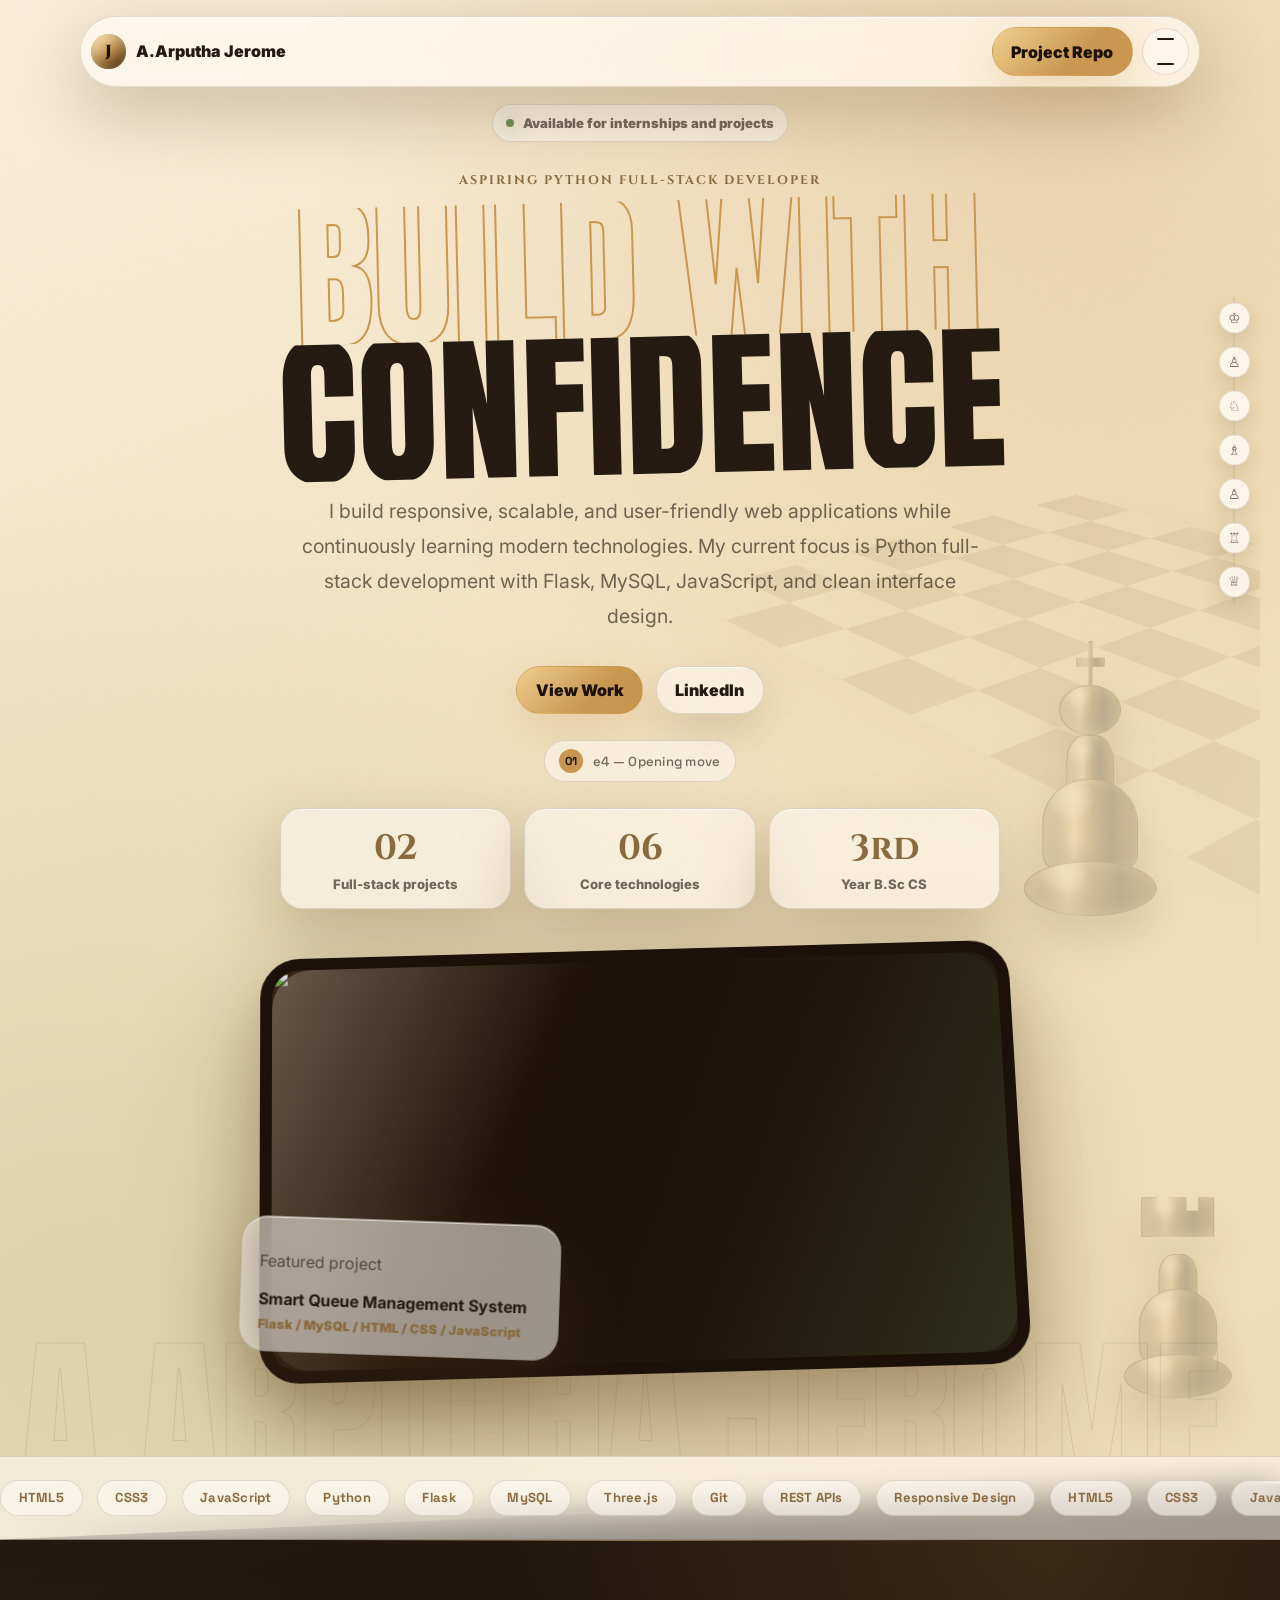
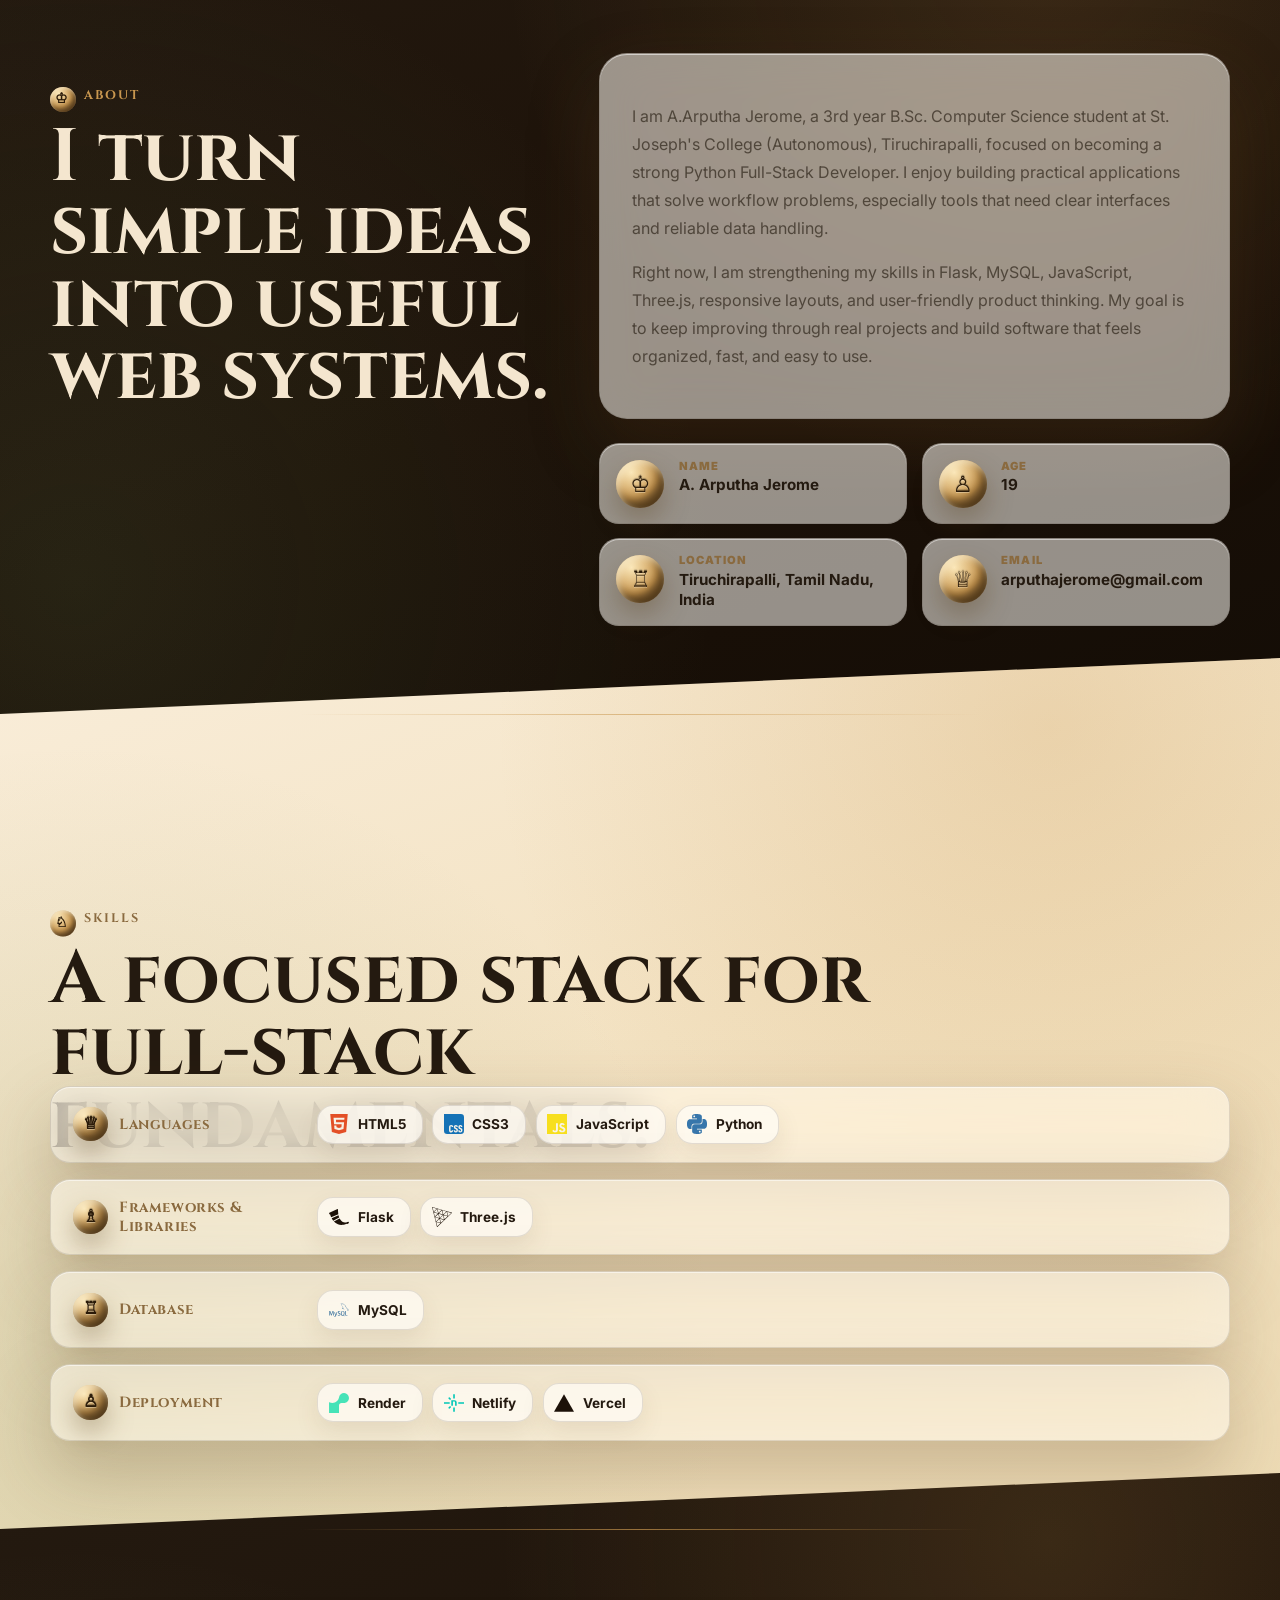
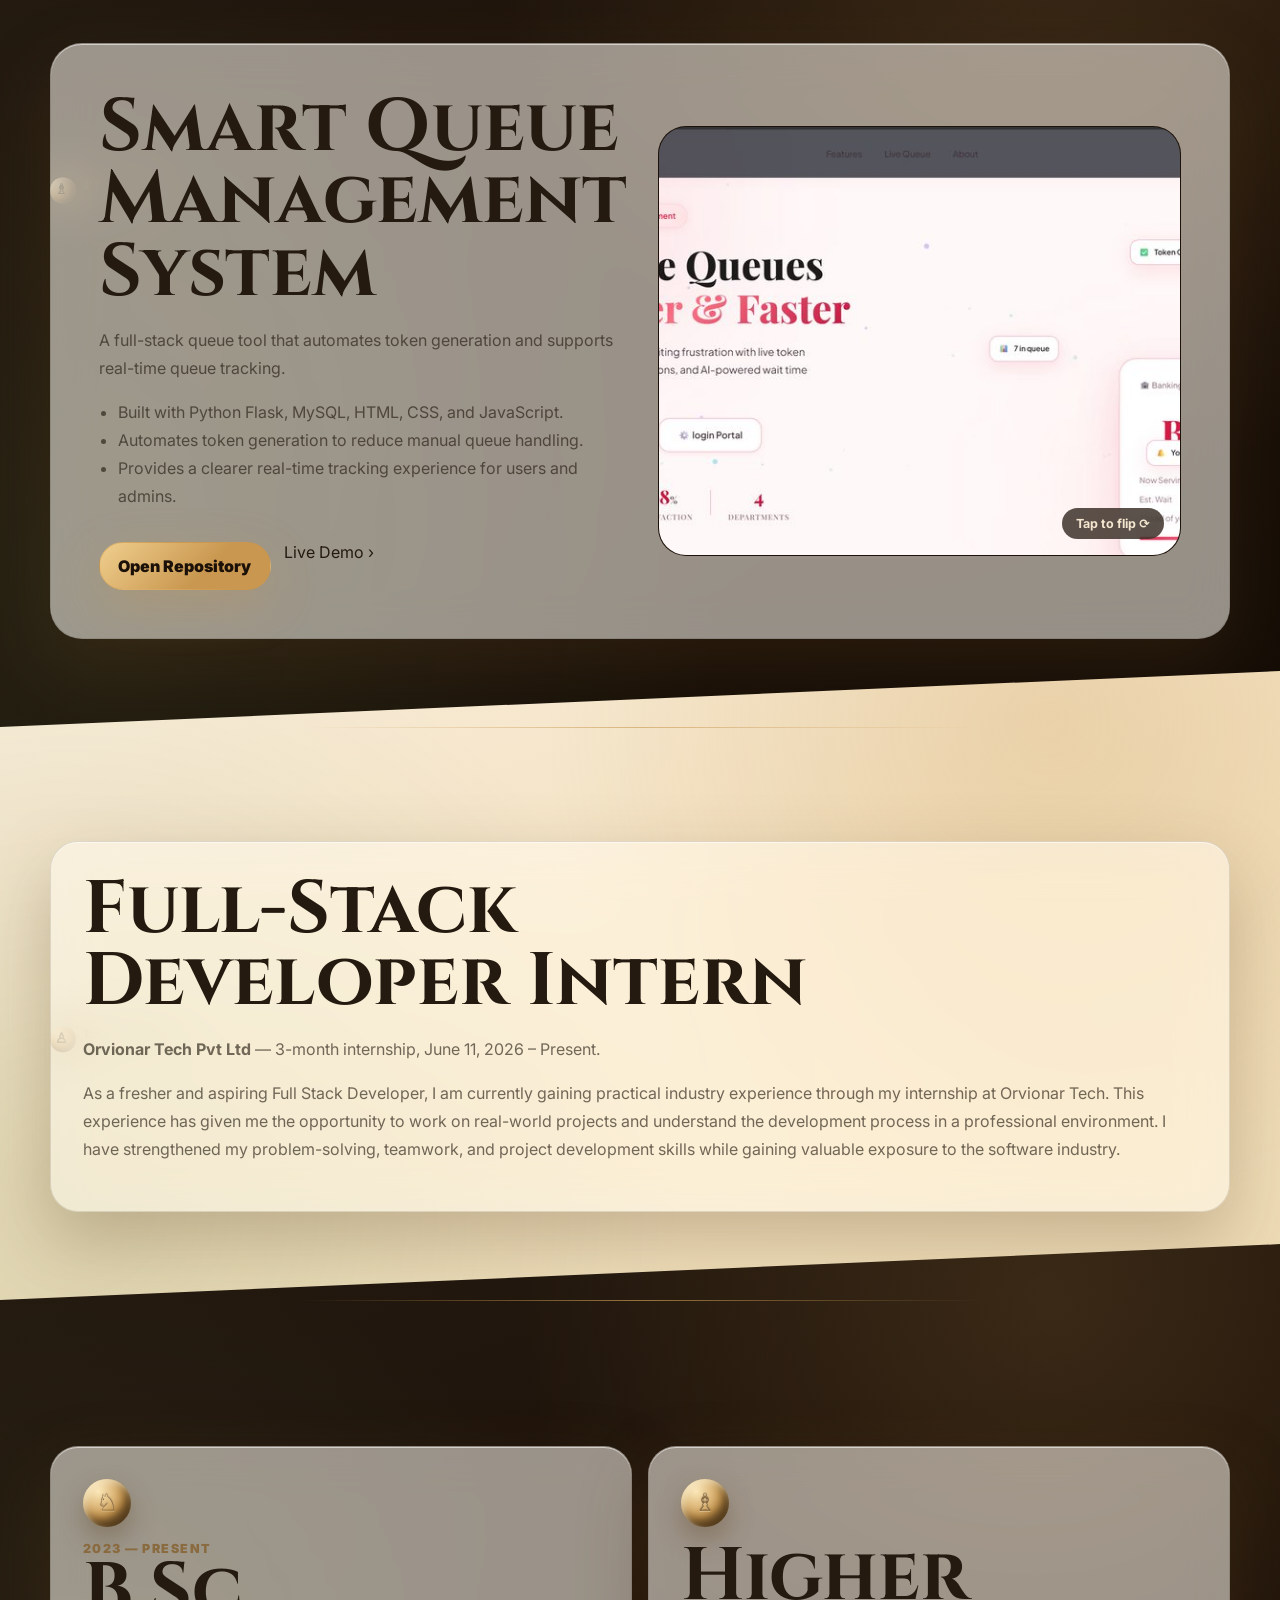
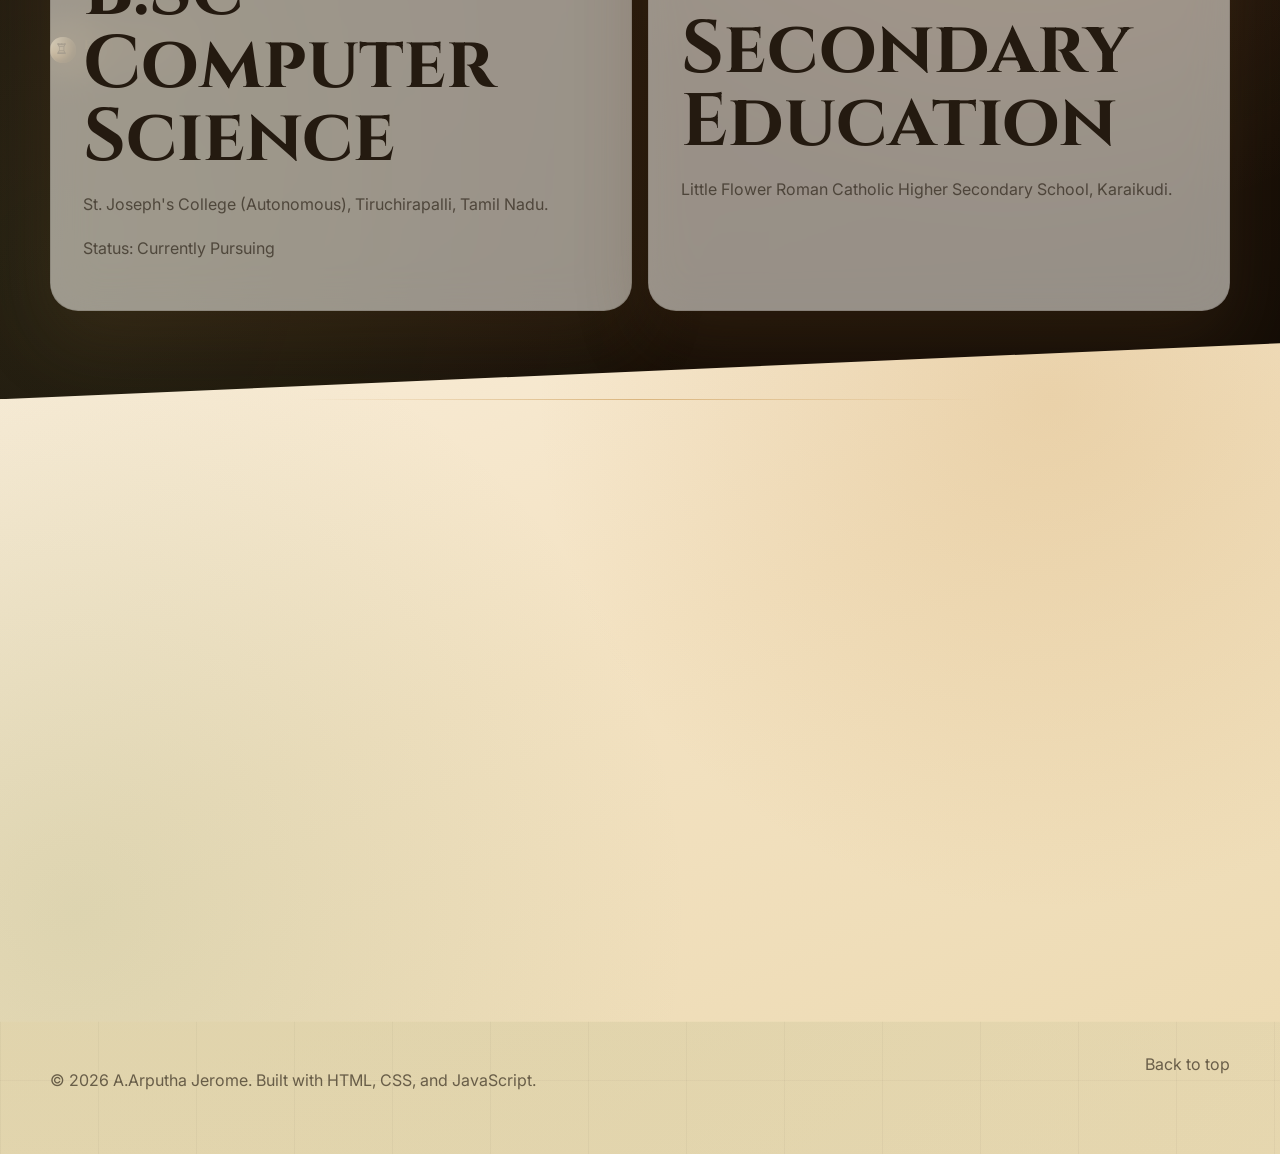
==== index.html @ c077768f "Add files via upload" ====
<!DOCTYPE html>
<html lang="en">
<head>
  <meta charset="UTF-8">
  <meta name="viewport" content="width=device-width, initial-scale=1.0">
  <meta name="theme-color" content="#f3e2c2">
  <meta name="description" content="Portfolio of A.Arputha Jerome, an aspiring Python Full-Stack Developer building responsive, scalable, user-friendly web applications.">
  <meta property="og:title" content="A.Arputha Jerome | Full-Stack Developer">
  <meta property="og:description" content="Python full-stack portfolio featuring Flask, MySQL, JavaScript, and a Smart Queue Management System.">
  <meta property="og:type" content="website">
  <meta property="og:image" content="assets/portrait-mirror.jpg">
  <title>A.Arputha Jerome | Full-Stack Developer</title>
  <link rel="icon" href="data:image/svg+xml,%3Csvg xmlns='http://www.w3.org/2000/svg' viewBox='0 0 64 64'%3E%3Crect width='64' height='64' rx='14' fill='%230d1210'/%3E%3Ctext x='50%25' y='58%25' dominant-baseline='middle' text-anchor='middle' font-size='34' fill='%23c9974f'%3EJ%3C/text%3E%3C/svg%3E">
  <link rel="preconnect" href="https://fonts.googleapis.com">
  <link rel="preconnect" href="https://fonts.gstatic.com" crossorigin>
  <link href="https://fonts.googleapis.com/css2?family=Anton&family=Cinzel:wght@600;700&family=Inter:wght@400;500;600;700;800;900&family=Space+Grotesk:wght@400;500;600;700&display=swap" rel="stylesheet">
  <link rel="stylesheet" href="styles.css">
</head>
<body>
  <a class="skip-link" href="#main">Skip to content</a>
  <div class="noise" aria-hidden="true"></div>

  <div class="page-transition" id="pageTransition" aria-hidden="true">
    <span class="page-transition-mark">J</span>
  </div>

  <header class="site-header">
    <nav class="nav" aria-label="Primary navigation">
      <a class="brand" href="#hero" aria-label="A.Arputha Jerome home">
        <span class="brand-mark">J</span>
        <span>A.Arputha Jerome</span>
      </a>
      <div class="nav-end">
        <a class="nav-cta" href="https://github.com/jeromeofficial07/hospitalQ" target="_blank" rel="noreferrer">Project Repo</a>
        <button class="menu-toggle magnetic" type="button" aria-expanded="false" aria-controls="site-menu" aria-label="Open the game menu">
          <span></span>
          <span></span>
        </button>
      </div>
    </nav>
  </header>

  <div class="site-menu" id="site-menu" aria-hidden="true">
    <div class="site-menu-board" aria-hidden="true"></div>
    <nav class="site-menu-inner" aria-label="Game phases navigation">
      <ol class="site-menu-list">
        <li style="--i:0"><span class="menu-index">01</span><a href="#hero" tabindex="-1">Opening<span class="menu-sub">Introduction</span></a></li>
        <li style="--i:1"><span class="menu-index">02</span><a href="#skills" tabindex="-1">Development<span class="menu-sub">Skills</span></a></li>
        <li style="--i:2"><span class="menu-index">03</span><a href="#projects" tabindex="-1">Middlegame<span class="menu-sub">Projects</span></a></li>
        <li style="--i:3"><span class="menu-index">04</span><a href="#education" tabindex="-1">Notation<span class="menu-sub">Education</span></a></li>
        <li style="--i:4"><span class="menu-index">05</span><a href="#contact" tabindex="-1">Endgame<span class="menu-sub">Contact</span></a></li>
      </ol>
      <div class="site-menu-footer">
        <span>A.Arputha Jerome</span>
        <span>Every project is a considered move.</span>
      </div>
    </nav>
  </div>

  <nav class="progress-rail" aria-label="Section progress">
    <button class="magnetic" type="button" data-target="#hero" aria-label="Jump to Opening"><span class="rail-coin">♔</span></button>
    <button class="magnetic" type="button" data-target="#about" aria-label="Jump to About"><span class="rail-coin">♙</span></button>
    <button class="magnetic" type="button" data-target="#skills" aria-label="Jump to Development"><span class="rail-coin">♘</span></button>
    <button class="magnetic" type="button" data-target="#projects" aria-label="Jump to Middlegame"><span class="rail-coin">♗</span></button>
    <button class="magnetic" type="button" data-target="#experience" aria-label="Jump to Experience"><span class="rail-coin">♙</span></button>
    <button class="magnetic" type="button" data-target="#education" aria-label="Jump to Notation"><span class="rail-coin">♖</span></button>
    <button class="magnetic" type="button" data-target="#contact" aria-label="Jump to Endgame"><span class="rail-coin">♕</span></button>
  </nav>

  <div class="custom-cursor" id="customCursor" aria-hidden="true">
    <span class="cursor-dot"></span>
    <span class="cursor-ring"></span>
  </div>

  <main id="main">
    <div class="panel panel--light panel--first">
    <section class="hero section" id="hero" aria-label="Introduction">
      <div class="board-stage" aria-hidden="true">
        <div class="perspective-board">
          <span></span><span></span><span></span><span></span><span></span><span></span><span></span><span></span>
          <span></span><span></span><span></span><span></span><span></span><span></span><span></span><span></span>
          <span></span><span></span><span></span><span></span><span></span><span></span><span></span><span></span>
          <span></span><span></span><span></span><span></span><span></span><span></span><span></span><span></span>
          <span></span><span></span><span></span><span></span><span></span><span></span><span></span><span></span>
          <span></span><span></span><span></span><span></span><span></span><span></span><span></span><span></span>
          <span></span><span></span><span></span><span></span><span></span><span></span><span></span><span></span>
          <span></span><span></span><span></span><span></span><span></span><span></span><span></span><span></span>
        </div>
        <div class="metal-piece king-piece"><span class="piece-crown"></span><span class="piece-head"></span><span class="piece-neck"></span><span class="piece-body"></span><span class="piece-base"></span></div>
        <div class="metal-piece rook-piece"><span class="rook-top"></span><span class="piece-neck"></span><span class="piece-body"></span><span class="piece-base"></span></div>
      </div>

      <div class="hero-content">
        <p class="availability reveal"><span></span> Available for internships and projects</p>
        <p class="eyebrow reveal">Aspiring Python Full-Stack Developer</p>
        <h1 class="title" id="heroTitle">
          <span class="title-outline"><span class="line-mask"><span class="line-inner">Build With</span></span></span>
          <span class="title-solid"><span class="line-mask"><span class="line-inner">Confidence</span></span></span>
        </h1>
        <p class="tagline reveal">
          I build responsive, scalable, and user-friendly web applications while continuously learning modern technologies.
          My current focus is Python full-stack development with Flask, MySQL, JavaScript, and clean interface design.
        </p>
        <div class="hero-actions reveal">
          <a class="primary-btn magnetic" href="#projects">View Work</a>
          <a class="glass-btn magnetic" href="https://www.linkedin.com/in/arputha-jerome-264b8332a?utm_source=share_via&utm_content=profile&utm_medium=member_android" target="_blank" rel="noreferrer">LinkedIn</a>
        </div>
        <div class="hero-notation reveal" aria-label="Development sequence indicator">
          <span class="move-index">01</span>
          <span class="move-text">e4 — Opening move</span>
        </div>
        <div class="hero-stats reveal" aria-label="Profile highlights">
          <div><strong>02</strong><span>Full-stack projects</span></div>
          <div><strong>06</strong><span>Core technologies</span></div>
          <div><strong>3rd</strong><span>Year B.Sc CS</span></div>
        </div>
      </div>

      <div class="hero-art reveal" aria-label="Hero portrait section">
        <canvas id="hero3d" class="hero-3d" aria-hidden="true"></canvas>
        <div class="device-frame" aria-hidden="true"></div>
        <div class="portrait-frame">
          <img class="reveal-img" src="assets/portrait-mirror.jpg" alt="A.Arputha Jerome mirror portrait" loading="eager">
        </div>
        <aside class="hero-card" aria-label="Featured project">
          <p>Featured project</p>
          <strong>Smart Queue Management System</strong>
          <span>Flask / MySQL / HTML / CSS / JavaScript</span>
        </aside>
      </div>
      <div class="hero-marquee" aria-hidden="true">
        <span>A.ARPUTHA JEROME // FULL-STACK DEVELOPER // CHESS THEME //</span>
        <span>A.ARPUTHA JEROME // FULL-STACK DEVELOPER // CHESS THEME //</span>
      </div>
    </section>

    <div class="tech-marquee" aria-hidden="true">
      <div class="tech-track">
        <span>HTML5</span><span>CSS3</span><span>JavaScript</span><span>Python</span><span>Flask</span><span>MySQL</span><span>Three.js</span><span>Git</span><span>REST APIs</span><span>Responsive Design</span>
        <span>HTML5</span><span>CSS3</span><span>JavaScript</span><span>Python</span><span>Flask</span><span>MySQL</span><span>Three.js</span><span>Git</span><span>REST APIs</span><span>Responsive Design</span>
      </div>
    </div>
    </div>

    <div class="panel panel--dark">
    <section class="section about" id="about">
      <div class="section-kicker reveal"><span class="kicker-coin">♔</span>About</div>
      <div class="split">
        <h2 class="reveal">I turn simple ideas into useful web systems.</h2>
        <div class="about-copy">
          <div class="copy-panel reveal">
            <p>
              I am A.Arputha Jerome, a 3rd year B.Sc. Computer Science student at St. Joseph's College (Autonomous), Tiruchirapalli,
              focused on becoming a strong Python Full-Stack Developer.
              I enjoy building practical applications that solve workflow problems, especially tools that need clear interfaces and reliable data handling.
            </p>
            <p>
              Right now, I am strengthening my skills in Flask, MySQL, JavaScript, Three.js, responsive layouts, and user-friendly product thinking.
              My goal is to keep improving through real projects and build software that feels organized, fast, and easy to use.
            </p>
          </div>
          <div class="about-info reveal" aria-label="Quick facts">
            <div class="info-item">
              <span class="chess-coin" aria-hidden="true">♔</span>
              <div><span class="info-label">Name</span><strong>A. Arputha Jerome</strong></div>
            </div>
            <div class="info-item">
              <span class="chess-coin" aria-hidden="true">♙</span>
              <div><span class="info-label">Age</span><strong>19</strong></div>
            </div>
            <div class="info-item">
              <span class="chess-coin" aria-hidden="true">♖</span>
              <div><span class="info-label">Location</span><strong>Tiruchirapalli, Tamil Nadu, India</strong></div>
            </div>
            <div class="info-item">
              <span class="chess-coin" aria-hidden="true">♕</span>
              <div><span class="info-label">Email</span><a href="mailto:arputhajerome@gmail.com">arputhajerome@gmail.com</a></div>
            </div>
          </div>
        </div>
      </div>
    </section>
    </div>

    <div class="panel panel--light">
    <section class="section skills" id="skills">
      <div class="section-kicker reveal"><span class="kicker-coin">♘</span>Skills</div>
      <h2 class="reveal">A focused stack for full-stack fundamentals.</h2>

      <div class="stack-grid">
        <div class="stack-row reveal">
          <span class="stack-label"><span class="chess-coin" aria-hidden="true">♕</span>Languages</span>
          <div class="stack-tags">
            <div class="stack-chip"><svg class="stack-icon-svg" style="color:#E34F26" width="20" height="20" viewBox="0 0 24 24" fill="currentColor" xmlns="http://www.w3.org/2000/svg" aria-hidden="true"><path d="M1.5 0h21l-1.91 21.563L11.977 24l-8.564-2.438L1.5 0zm7.031 9.75l-.232-2.718 10.059.003.23-2.622L5.412 4.41l.698 8.01h9.126l-.326 3.426-2.91.804-2.955-.81-.188-2.11H6.248l.33 4.171L12 19.351l5.379-1.443.744-8.157H8.531z"/></svg><span>HTML5</span></div>
            <div class="stack-chip"><svg class="stack-icon-svg" style="color:#1572B6" width="20" height="20" viewBox="0 0 24 24" fill="currentColor" xmlns="http://www.w3.org/2000/svg" aria-hidden="true"><path d="M0 0v20.16A3.84 3.84 0 0 0 3.84 24h16.32A3.84 3.84 0 0 0 24 20.16V3.84A3.84 3.84 0 0 0 20.16 0Zm14.256 13.08c1.56 0 2.28 1.08 2.304 2.64h-1.608c.024-.288-.048-.6-.144-.84-.096-.192-.288-.264-.552-.264-.456 0-.696.264-.696.84-.024.576.288.888.768 1.08.72.288 1.608.744 1.92 1.296q.432.648.432 1.656c0 1.608-.912 2.592-2.496 2.592-1.656 0-2.4-1.032-2.424-2.688h1.68c0 .792.264 1.176.792 1.176.264 0 .456-.072.552-.24.192-.312.24-1.176-.048-1.512-.312-.408-.912-.6-1.32-.816q-.828-.396-1.224-.936c-.24-.36-.36-.888-.36-1.536 0-1.44.936-2.472 2.424-2.448m5.4 0c1.584 0 2.304 1.08 2.328 2.64h-1.608c0-.288-.048-.6-.168-.84-.096-.192-.264-.264-.528-.264-.48 0-.72.264-.72.84s.288.888.792 1.08c.696.288 1.608.744 1.92 1.296.264.432.408.984.408 1.656.024 1.608-.888 2.592-2.472 2.592-1.68 0-2.424-1.056-2.448-2.688h1.68c0 .744.264 1.176.792 1.176.264 0 .456-.072.552-.24.216-.312.264-1.176-.048-1.512-.288-.408-.888-.6-1.32-.816-.552-.264-.96-.576-1.2-.936s-.36-.888-.36-1.536c-.024-1.44.912-2.472 2.4-2.448m-11.031.018c.711-.006 1.419.198 1.839.63.432.432.672 1.128.648 1.992H9.336c.024-.456-.096-.792-.432-.96-.312-.144-.768-.048-.888.24-.12.264-.192.576-.168.864v3.504c0 .744.264 1.128.768 1.128a.65.65 0 0 0 .552-.264c.168-.24.192-.552.168-.84h1.776c.096 1.632-.984 2.712-2.568 2.688-1.536 0-2.496-.864-2.472-2.472v-4.032c0-.816.24-1.44.696-1.848.432-.408 1.146-.624 1.857-.63"/></svg><span>CSS3</span></div>
            <div class="stack-chip"><svg class="stack-icon-svg" style="color:#F7DF1E" width="20" height="20" viewBox="0 0 24 24" fill="currentColor" xmlns="http://www.w3.org/2000/svg" aria-hidden="true"><path d="M0 0h24v24H0V0zm22.034 18.276c-.175-1.095-.888-2.015-3.003-2.873-.736-.345-1.554-.585-1.797-1.14-.091-.33-.105-.51-.046-.705.15-.646.915-.84 1.515-.66.39.12.75.42.976.9 1.034-.676 1.034-.676 1.755-1.125-.27-.42-.404-.601-.586-.78-.63-.705-1.469-1.065-2.834-1.034l-.705.089c-.676.165-1.32.525-1.71 1.005-1.14 1.291-.811 3.541.569 4.471 1.365 1.02 3.361 1.244 3.616 2.205.24 1.17-.87 1.545-1.966 1.41-.811-.18-1.26-.586-1.755-1.336l-1.83 1.051c.21.48.45.689.81 1.109 1.74 1.756 6.09 1.666 6.871-1.004.029-.09.24-.705.074-1.65l.046.067zm-8.983-7.245h-2.248c0 1.938-.009 3.864-.009 5.805 0 1.232.063 2.363-.138 2.711-.33.689-1.18.601-1.566.48-.396-.196-.597-.466-.83-.855-.063-.105-.11-.196-.127-.196l-1.825 1.125c.305.63.75 1.172 1.324 1.517.855.51 2.004.675 3.207.405.783-.226 1.458-.691 1.811-1.411.51-.93.402-2.07.397-3.346.012-2.054 0-4.109 0-6.179l.004-.056z"/></svg><span>JavaScript</span></div>
            <div class="stack-chip"><svg class="stack-icon-svg" style="color:#3776AB" width="20" height="20" viewBox="0 0 24 24" fill="currentColor" xmlns="http://www.w3.org/2000/svg" aria-hidden="true"><path d="M14.25.18l.9.2.73.26.59.3.45.32.34.34.25.34.16.33.1.3.04.26.02.2-.01.13V8.5l-.05.63-.13.55-.21.46-.26.38-.3.31-.33.25-.35.19-.35.14-.33.1-.3.07-.26.04-.21.02H8.77l-.69.05-.59.14-.5.22-.41.27-.33.32-.27.35-.2.36-.15.37-.1.35-.07.32-.04.27-.02.21v3.06H3.17l-.21-.03-.28-.07-.32-.12-.35-.18-.36-.26-.36-.36-.35-.46-.32-.59-.28-.73-.21-.88-.14-1.05-.05-1.23.06-1.22.16-1.04.24-.87.32-.71.36-.57.4-.44.42-.33.42-.24.4-.16.36-.1.32-.05.24-.01h.16l.06.01h8.16v-.83H6.18l-.01-2.75-.02-.37.05-.34.11-.31.17-.28.25-.26.31-.23.38-.2.44-.18.51-.15.58-.12.64-.1.71-.06.77-.04.84-.02 1.27.05zm-6.3 1.98l-.23.33-.08.41.08.41.23.34.33.22.41.09.41-.09.33-.22.23-.34.08-.41-.08-.41-.23-.33-.33-.22-.41-.09-.41.09zm13.09 3.95l.28.06.32.12.35.18.36.27.36.35.35.47.32.59.28.73.21.88.14 1.04.05 1.23-.06 1.23-.16 1.04-.24.86-.32.71-.36.57-.4.45-.42.33-.42.24-.4.16-.36.09-.32.05-.24.02-.16-.01h-8.22v.82h5.84l.01 2.76.02.36-.05.34-.11.31-.17.29-.25.25-.31.24-.38.2-.44.17-.51.15-.58.13-.64.09-.71.07-.77.04-.84.01-1.27-.04-1.07-.14-.9-.2-.73-.25-.59-.3-.45-.33-.34-.34-.25-.34-.16-.33-.1-.3-.04-.25-.02-.2.01-.13v-5.34l.05-.64.13-.54.21-.46.26-.38.3-.32.33-.24.35-.2.35-.14.33-.1.3-.06.26-.04.21-.02.13-.01h5.84l.69-.05.59-.14.5-.21.41-.28.33-.32.27-.35.2-.36.15-.36.1-.35.07-.32.04-.28.02-.21V6.07h2.09l.14.01zm-6.47 14.25l-.23.33-.08.41.08.41.23.33.33.23.41.08.41-.08.33-.23.23-.33.08-.41-.08-.41-.23-.33-.33-.23-.41-.08-.41.08z"/></svg><span>Python</span></div>
          </div>
        </div>
        <div class="stack-row reveal">
          <span class="stack-label"><span class="chess-coin" aria-hidden="true">♗</span>Frameworks &amp; Libraries</span>
          <div class="stack-tags">
            <div class="stack-chip"><svg class="stack-icon-svg" style="color:#1c1108" width="20" height="20" viewBox="0 0 24 24" fill="currentColor" xmlns="http://www.w3.org/2000/svg" aria-hidden="true"><path d="M10.773 2.878c-.013 1.434.322 4.624.445 5.734l-8.558 3.83c-.56-.959-.98-2.304-1.237-3.38l-.06.027c-.205.09-.406.053-.494-.088l-.011-.018-.82-1.506c-.058-.105-.05-.252.024-.392a.78.78 0 0 1 .358-.331l9.824-4.207c.146-.064.299-.063.4.004.106.062.127.128.13.327Zm.68 7c.523 1.97.675 2.412.832 2.818l-7.263 3.7a19.35 19.35 0 0 1-1.81-2.83l8.24-3.689Zm12.432 8.786h.003c.283.402-.047.657-.153.698l-.947.37c.037.125.035.319-.217.414l-.736.287c-.229.09-.398-.059-.42-.2l-.025-.125c-4.427 1.784-7.94 1.685-10.696.647-1.981-.745-3.576-1.983-4.846-3.379l6.948-3.54c.721 1.431 1.586 2.454 2.509 3.178 2.086 1.638 4.415 1.712 5.793 1.563l-.047-.233c-.015-.077.007-.135.086-.165l.734-.288a.302.302 0 0 1 .342.086l.748-.288a.306.306 0 0 1 .341.086l.583.89Z"/></svg><span>Flask</span></div>
            <div class="stack-chip"><svg class="stack-icon-svg" style="color:#1c1108" width="20" height="20" viewBox="0 0 24 24" fill="currentColor" xmlns="http://www.w3.org/2000/svg" aria-hidden="true"><path d="M.38 0a.268.268 0 0 0-.256.332l2.894 11.716a.268.268 0 0 0 .01.04l2.89 11.708a.268.268 0 0 0 .447.128L23.802 7.15a.268.268 0 0 0-.112-.45l-5.784-1.667a.268.268 0 0 0-.123-.035L6.38 1.715a.268.268 0 0 0-.144-.04L.456.01A.268.268 0 0 0 .38 0zm.374.654L5.71 2.08 1.99 5.664zM6.61 2.34l4.864 1.4-3.65 3.515zm-.522.12l1.217 4.926-4.877-1.4zm6.28 1.538l4.878 1.404-3.662 3.53zm-.52.13l1.208 4.9-4.853-1.392zm6.3 1.534l4.947 1.424-3.715 3.574zm-.524.12l1.215 4.926-4.876-1.398zm-15.432.696l4.964 1.424-3.726 3.586zM8.047 8.15l4.877 1.4-3.66 3.527zm-.518.137l1.236 5.017-4.963-1.432zm6.274 1.535l4.965 1.425-3.73 3.586zm-.52.127l1.235 5.012-4.958-1.43zm-9.63 2.438l4.873 1.406-3.656 3.523zm5.854 1.687l4.863 1.403-3.648 3.51zm-.54.04l1.214 4.927-4.875-1.4zm-3.896 4.02l5.037 1.442-3.782 3.638z"/></svg><span>Three.js</span></div>
          </div>
        </div>
        <div class="stack-row reveal">
          <span class="stack-label"><span class="chess-coin" aria-hidden="true">♖</span>Database</span>
          <div class="stack-tags">
            <div class="stack-chip"><svg class="stack-icon-svg" style="color:#4479A1" width="20" height="20" viewBox="0 0 24 24" fill="currentColor" xmlns="http://www.w3.org/2000/svg" aria-hidden="true"><path d="M16.405 5.501c-.115 0-.193.014-.274.033v.013h.014c.054.104.146.18.214.273.054.107.1.214.154.32l.014-.015c.094-.066.14-.172.14-.333-.04-.047-.046-.094-.08-.14-.04-.067-.126-.1-.18-.153zM5.77 18.695h-.927a50.854 50.854 0 00-.27-4.41h-.008l-1.41 4.41H2.45l-1.4-4.41h-.01a72.892 72.892 0 00-.195 4.41H0c.055-1.966.192-3.81.41-5.53h1.15l1.335 4.064h.008l1.347-4.064h1.095c.242 2.015.384 3.86.428 5.53zm4.017-4.08c-.378 2.045-.876 3.533-1.492 4.46-.482.716-1.01 1.073-1.583 1.073-.153 0-.34-.046-.566-.138v-.494c.11.017.24.026.386.026.268 0 .483-.075.647-.222.197-.18.295-.382.295-.605 0-.155-.077-.47-.23-.944L6.23 14.615h.91l.727 2.36c.164.536.233.91.205 1.123.4-1.064.678-2.227.835-3.483zm12.325 4.08h-2.63v-5.53h.885v4.85h1.745zm-3.32.135l-1.016-.5c.09-.076.177-.158.255-.25.433-.506.648-1.258.648-2.253 0-1.83-.718-2.746-2.155-2.746-.704 0-1.254.232-1.65.697-.43.508-.646 1.256-.646 2.245 0 .972.19 1.686.574 2.14.35.41.877.615 1.583.615.264 0 .506-.033.725-.098l1.325.772.36-.622zM15.5 17.588c-.225-.36-.337-.94-.337-1.736 0-1.393.424-2.09 1.27-2.09.443 0 .77.167.977.5.224.362.336.936.336 1.723 0 1.404-.424 2.108-1.27 2.108-.445 0-.77-.167-.978-.5zm-1.658-.425c0 .47-.172.856-.516 1.156-.344.3-.803.45-1.384.45-.543 0-1.064-.172-1.573-.515l.237-.476c.438.22.833.328 1.19.328.332 0 .593-.073.783-.22a.754.754 0 00.3-.615c0-.33-.23-.61-.648-.845-.388-.213-1.163-.657-1.163-.657-.422-.307-.632-.636-.632-1.177 0-.45.157-.81.47-1.085.315-.278.72-.415 1.22-.415.512 0 .98.136 1.4.41l-.213.476a2.726 2.726 0 00-1.064-.23c-.283 0-.502.068-.654.206a.685.685 0 00-.248.524c0 .328.234.61.666.85.393.215 1.187.67 1.187.67.433.305.648.63.648 1.168zm9.382-5.852c-.535-.014-.95.04-1.297.188-.1.04-.26.04-.274.167.055.053.063.14.11.214.08.134.218.313.346.407.14.11.28.216.427.31.26.16.555.255.81.416.145.094.293.213.44.313.073.05.12.14.214.172v-.02c-.046-.06-.06-.147-.105-.214-.067-.067-.134-.127-.2-.193a3.223 3.223 0 00-.695-.675c-.214-.146-.682-.35-.77-.595l-.013-.014c.146-.013.32-.066.46-.106.227-.06.435-.047.67-.106.106-.027.213-.06.32-.094v-.06c-.12-.12-.21-.283-.334-.395a8.867 8.867 0 00-1.104-.823c-.21-.134-.476-.22-.697-.334-.08-.04-.214-.06-.26-.127-.12-.146-.19-.34-.275-.514a17.69 17.69 0 01-.547-1.163c-.12-.262-.193-.523-.34-.763-.69-1.137-1.437-1.826-2.586-2.5-.247-.14-.543-.2-.856-.274-.167-.008-.334-.02-.5-.027-.11-.047-.216-.174-.31-.235-.38-.24-1.364-.76-1.644-.072-.18.434.267.862.422 1.082.115.153.26.328.34.5.047.116.06.235.107.356.106.294.207.622.347.897.073.14.153.287.247.413.054.073.146.107.167.227-.094.136-.1.334-.154.5-.24.757-.146 1.693.194 2.25.107.166.362.534.703.393.3-.12.234-.5.32-.835.02-.08.007-.133.048-.187v.015c.094.188.188.367.274.555.206.328.566.668.867.895.16.12.287.328.487.402v-.02h-.015c-.043-.058-.1-.086-.154-.133a3.445 3.445 0 01-.35-.4 8.76 8.76 0 01-.747-1.218c-.11-.21-.202-.436-.29-.643-.04-.08-.04-.2-.107-.24-.1.146-.247.273-.32.453-.127.288-.14.642-.188 1.01-.027.007-.014 0-.027.014-.214-.052-.287-.274-.367-.46-.2-.475-.233-1.238-.06-1.785.047-.14.247-.582.167-.716-.042-.127-.174-.2-.247-.303a2.478 2.478 0 01-.24-.427c-.16-.374-.24-.788-.414-1.162-.08-.173-.22-.354-.334-.513-.127-.18-.267-.307-.368-.52-.033-.073-.08-.194-.027-.274.014-.054.042-.075.094-.09.088-.072.335.022.422.062.247.1.455.194.662.334.094.066.195.193.315.226h.14c.214.047.455.014.655.073.355.114.675.28.962.46a5.953 5.953 0 012.085 2.286c.08.154.115.295.188.455.14.33.313.663.455.982.14.315.275.636.476.897.1.14.502.213.682.286.133.06.34.115.46.188.23.14.454.3.67.454.11.076.443.243.463.378z"/></svg><span>MySQL</span></div>
          </div>
        </div>
        <div class="stack-row reveal">
          <span class="stack-label"><span class="chess-coin" aria-hidden="true">♙</span>Deployment</span>
          <div class="stack-tags">
            <div class="stack-chip"><svg class="stack-icon-svg" style="color:#46E3B7" width="20" height="20" viewBox="0 0 24 24" fill="currentColor" xmlns="http://www.w3.org/2000/svg" aria-hidden="true"><path d="M18.263.007c-3.121-.147-5.744 2.109-6.192 5.082-.018.138-.045.272-.067.405-.696 3.703-3.936 6.507-7.827 6.507-1.388 0-2.691-.356-3.825-.979a.2024.2024 0 0 0-.302.178V24H12v-8.999c0-1.656 1.338-3 2.987-3h2.988c3.382 0 6.103-2.817 5.97-6.244-.12-3.084-2.61-5.603-5.682-5.75"/></svg><span>Render</span></div>
            <div class="stack-chip"><svg class="stack-icon-svg" style="color:#00C7B7" width="20" height="20" viewBox="0 0 24 24" fill="currentColor" xmlns="http://www.w3.org/2000/svg" aria-hidden="true"><path d="M6.49 19.04h-.23L5.13 17.9v-.23l1.73-1.71h1.2l.15.15v1.2L6.5 19.04ZM5.13 6.31V6.1l1.13-1.13h.23L8.2 6.68v1.2l-.15.15h-1.2L5.13 6.31Zm9.96 9.09h-1.65l-.14-.13v-3.83c0-.68-.27-1.2-1.1-1.23-.42 0-.9 0-1.43.02l-.07.08v4.96l-.14.14H8.9l-.13-.14V8.73l.13-.14h3.7a2.6 2.6 0 0 1 2.61 2.6v4.08l-.13.14Zm-8.37-2.44H.14L0 12.82v-1.64l.14-.14h6.58l.14.14v1.64l-.14.14Zm17.14 0h-6.58l-.14-.14v-1.64l.14-.14h6.58l.14.14v1.64l-.14.14ZM11.05 6.55V1.64l.14-.14h1.65l.14.14v4.9l-.14.14h-1.65l-.14-.13Zm0 15.81v-4.9l.14-.14h1.65l.14.13v4.91l-.14.14h-1.65l-.14-.14Z"/></svg><span>Netlify</span></div>
            <div class="stack-chip"><svg class="stack-icon-svg" style="color:#1c1108" width="20" height="20" viewBox="0 0 24 24" fill="currentColor" xmlns="http://www.w3.org/2000/svg" aria-hidden="true"><path d="m12 1.608 12 20.784H0Z"/></svg><span>Vercel</span></div>
          </div>
        </div>
      </div>
    </section>
    </div>

    <div class="panel panel--dark">
    <section class="section projects" id="projects">
      <div class="section-kicker reveal"><span class="kicker-coin">♗</span>Projects</div>
      <div class="project-shell reveal">
        <div>
          <h2>Smart Queue Management System</h2>
          <p class="value-prop">A full-stack queue tool that automates token generation and supports real-time queue tracking.</p>
          <ul class="project-list">
            <li>Built with Python Flask, MySQL, HTML, CSS, and JavaScript.</li>
            <li>Automates token generation to reduce manual queue handling.</li>
            <li>Provides a clearer real-time tracking experience for users and admins.</li>
          </ul>
          <div class="project-actions">
            <a class="primary-btn magnetic" href="https://github.com/jeromeofficial07/hospitalQ" target="_blank" rel="noreferrer">Open Repository</a>
            <a class="text-link" href="https://hospitalq.onrender.com" target="_blank" rel="noreferrer">Live Demo <span aria-hidden="true">›</span></a>
          </div>
        </div>
        <div class="flip-card" id="projectFlip" tabindex="0" role="button" aria-pressed="false" aria-label="Flip card to visit the live project">
          <div class="flip-card-inner">
            <div class="flip-face flip-front">
              <img src="[data-uri]" alt="QueueFlow live queue management preview" loading="lazy">
              <span class="flip-hint">Tap to flip ⟳</span>
            </div>
            <div class="flip-face flip-back">
              <span class="chess-coin" aria-hidden="true">♕</span>
              <h3>Live on Render</h3>
              <p>See real-time token tracking in action.</p>
              <a class="primary-btn" href="https://hospitalq.onrender.com" target="_blank" rel="noreferrer">Visit Project ↗</a>
            </div>
          </div>
        </div>
      </div>
    </section>
    </div>

    <div class="panel panel--light">
    <section class="section experience" id="experience">
      <div class="section-kicker reveal"><span class="kicker-coin">♙</span>Experience</div>
      <div class="info-strip reveal">
        <h2>Full-Stack Developer Intern</h2>
        <p>
          <strong>Orvionar Tech Pvt Ltd</strong> — 3-month internship, June 11, 2026 – Present.
        </p>
        <p>
          As a fresher and aspiring Full Stack Developer, I am currently gaining practical industry experience through my internship at Orvionar Tech.
          This experience has given me the opportunity to work on real-world projects and understand the development process in a professional environment.
          I have strengthened my problem-solving, teamwork, and project development skills while gaining valuable exposure to the software industry.
        </p>
      </div>
    </section>
    </div>

    <div class="panel panel--dark">
    <section class="section education" id="education">
      <div class="section-kicker reveal"><span class="kicker-coin">♖</span>Education</div>
      <div class="education-grid">
        <div class="education-card reveal">
          <span class="chess-coin" aria-hidden="true">♘</span>
          <span class="edu-date">2023 — Present</span>
          <h2>B.Sc Computer Science</h2>
          <p>St. Joseph's College (Autonomous), Tiruchirapalli, Tamil Nadu.</p>
          <p>Status: Currently Pursuing</p>
        </div>
        <div class="education-card reveal">
          <span class="chess-coin" aria-hidden="true">♗</span>
          <h2>Higher Secondary Education</h2>
          <p>Little Flower Roman Catholic  Higher Secondary School, Karaikudi.</p>
        </div>
      </div>
    </section>
    </div>

    <div class="panel panel--light">
    <section class="section contact" id="contact">
      <div class="contact-panel reveal">
        <span class="chess-coin" aria-hidden="true">♕</span>
        <p class="eyebrow">Contact</p>
        <h2>Ready to build the next useful move.</h2>
        <p>Based in Tiruchirapalli, Tamil Nadu, India. Reach me directly or through the links below.</p>
        <div class="contact-links">
          <a class="primary-btn magnetic" href="mailto:arputhajerome@gmail.com">Email Me</a>
          <a class="glass-btn magnetic" href="https://github.com/jeromeofficial07" target="_blank" rel="noreferrer">GitHub</a>
          <a class="glass-btn magnetic" href="https://github.com/jeromeofficial07/hospitalQ" target="_blank" rel="noreferrer">Project Repo</a>
          <a class="glass-btn magnetic" href="https://www.linkedin.com/in/arputha-jerome-264b8332a?utm_source=share_via&utm_content=profile&utm_medium=member_android" target="_blank" rel="noreferrer">LinkedIn</a>
        </div>
      </div>
    </section>
    </div>
  </main>

  <footer class="footer">
    <p>© 2026 A.Arputha Jerome. Built with HTML, CSS, and JavaScript.</p>
    <a href="#hero">Back to top</a>
  </footer>

  <script src="https://cdn.jsdelivr.net/npm/lenis@1/dist/lenis.min.js" defer></script>
  <script src="https://cdn.jsdelivr.net/npm/three@0.160/build/three.min.js" defer></script>
  <script src="script.js" defer></script>
</body>
</html>
---- styles.css ----
:root {
  --ink: #1c1108;
  --surface: #fbf2e2;
  --surface-line: rgba(28, 19, 10, 0.12);
  --ivory: #241a10;
  --muted: rgba(36, 26, 16, 0.64);
  --brass: #c9974f;
  --brass-deep: #8a6a3f;
  --verdigris: #6f8f5a;
  --glass: rgba(255, 251, 244, 0.55);
  --glass-line: rgba(36, 26, 16, 0.12);
  --shadow: rgba(90, 62, 27, 0.28);
}

* {
  box-sizing: border-box;
}

html {
  scroll-behavior: auto;
}

html.has-fine-pointer,
html.has-fine-pointer a,
html.has-fine-pointer button {
  cursor: none;
}

body {
  margin: 0;
  color: var(--ivory);
  background:
    linear-gradient(90deg, rgba(36, 26, 16, 0.035) 1px, transparent 1px),
    linear-gradient(rgba(36, 26, 16, 0.03) 1px, transparent 1px),
    radial-gradient(circle at 82% 8%, rgba(201, 151, 79, 0.24), transparent 42%),
    radial-gradient(circle at 6% 84%, rgba(111, 143, 90, 0.16), transparent 46%),
    linear-gradient(160deg, #f9edd9 0%, #f3e2c2 46%, #eddbb4 100%);
  background-size: 98px 98px, 98px 98px, auto, auto, auto;
  background-position: 0 var(--page-scroll, 0px), 0 var(--page-scroll, 0px), 0 0, 0 0, 0 0;
  font-family: Inter, system-ui, -apple-system, BlinkMacSystemFont, "Segoe UI", sans-serif;
  overflow-x: hidden;
}

a {
  color: inherit;
  text-decoration: none;
}

img {
  max-width: 100%;
}

.skip-link {
  position: fixed;
  left: 1rem;
  top: 1rem;
  z-index: 100;
  transform: translateY(-160%);
  padding: 0.7rem 1rem;
  border-radius: 999px;
  background: var(--brass);
  color: var(--ink);
  font-weight: 900;
}

.skip-link:focus {
  transform: translateY(0);
}

.noise {
  position: fixed;
  inset: 0;
  z-index: 20;
  pointer-events: none;
  opacity: 0.05;
  background-image: url("data:image/svg+xml,%3Csvg viewBox='0 0 180 180' xmlns='http://www.w3.org/2000/svg'%3E%3Cfilter id='n'%3E%3CfeTurbulence type='fractalNoise' baseFrequency='.8' numOctaves='3' stitchTiles='stitch'/%3E%3C/filter%3E%3Crect width='100%25' height='100%25' filter='url(%23n)' opacity='.36'/%3E%3C/svg%3E");
}

.nav {
  position: fixed;
  top: 1rem;
  left: 50%;
  z-index: 45;
  width: min(1120px, calc(100% - 2rem));
  translate: -50% 0;
  display: flex;
  align-items: center;
  justify-content: space-between;
  gap: 1rem;
  padding: 0.65rem;
  border: 1px solid var(--glass-line);
  border-radius: 999px;
  background: rgba(255, 250, 240, 0.74);
  box-shadow: inset 0 1px 0 rgba(255, 255, 255, 0.6), 0 24px 70px var(--shadow);
  backdrop-filter: blur(24px) saturate(140%);
  transition: transform 0.4s ease;
}

.brand {
  display: inline-flex;
  align-items: center;
  gap: 0.65rem;
  font-weight: 900;
  white-space: nowrap;
}

.brand-mark {
  display: grid;
  place-items: center;
  width: 2.15rem;
  height: 2.15rem;
  border-radius: 50%;
  color: var(--ink);
  background: linear-gradient(145deg, #f3d191, var(--brass) 58%, #6f4c26);
  font-family: Cinzel, serif;
  box-shadow: inset 4px 5px 12px rgba(255, 246, 224, 0.4), inset -6px -8px 14px rgba(58, 36, 12, 0.5);
}

.nav-links {
  display: flex;
  gap: 0.2rem;
}

.nav-links a,
.nav-cta,
.glass-btn,
.primary-btn {
  border-radius: 999px;
  transition: transform 0.25s ease, background 0.25s ease, color 0.25s ease;
}

.nav-links a {
  padding: 0.75rem 0.9rem;
  color: var(--muted);
  font-size: 0.9rem;
  font-weight: 800;
}

.nav-links a:hover,
.nav-links a:focus-visible {
  color: var(--ivory);
  background: rgba(36, 26, 16, 0.07);
}

.nav-cta,
.primary-btn {
  display: inline-flex;
  align-items: center;
  justify-content: center;
  padding: 0.82rem 1.15rem;
  border: 1px solid rgba(201, 151, 79, 0.4);
  color: var(--ink);
  background: linear-gradient(135deg, #f0cf8e, var(--brass) 62%);
  font-weight: 900;
  box-shadow: 0 16px 48px rgba(201, 151, 79, 0.3);
}

.glass-btn {
  display: inline-flex;
  align-items: center;
  justify-content: center;
  padding: 0.82rem 1.15rem;
  border: 1px solid var(--glass-line);
  background: var(--glass);
  color: var(--ivory);
  font-weight: 900;
  box-shadow: inset 0 1px 0 rgba(255, 255, 255, 0.6), 0 18px 45px rgba(90, 62, 27, 0.18);
  backdrop-filter: blur(18px);
}

.nav-end {
  display: flex;
  align-items: center;
  gap: 0.6rem;
}

.menu-toggle {
  position: relative;
  z-index: 40;
  display: grid;
  place-items: center;
  gap: 0.32rem;
  width: 2.9rem;
  height: 2.9rem;
  padding: 0;
  border: 1px solid var(--glass-line);
  border-radius: 999px;
  background: var(--glass);
  cursor: pointer;
}

.menu-toggle span {
  display: block;
  width: 1.1rem;
  height: 2px;
  border-radius: 2px;
  background: var(--ivory);
  transition: transform 0.32s ease, opacity 0.32s ease;
}

.menu-toggle[aria-expanded="true"] span:first-child {
  transform: translateY(4px) rotate(45deg);
}

.menu-toggle[aria-expanded="true"] span:last-child {
  transform: translateY(-4px) rotate(-45deg);
}

.magnetic:hover,
.magnetic:focus-visible {
  transform: translateY(-3px);
}

:focus-visible {
  outline: 2px solid var(--brass);
  outline-offset: 3px;
}

.site-menu {
  position: fixed;
  inset: 0;
  z-index: 30;
  overflow: hidden;
  background: rgba(20, 14, 8, 0.95);
  backdrop-filter: blur(18px);
  transform: translateY(-100%);
  transition: transform 0.6s cubic-bezier(0.76, 0, 0.24, 1);
  pointer-events: none;
}

.site-menu.is-open {
  transform: translateY(0);
  pointer-events: auto;
}

.site-menu-board {
  position: absolute;
  inset: 0;
  opacity: 0.5;
  background-image: repeating-conic-gradient(rgba(201, 151, 79, 0.09) 0% 25%, transparent 0% 50%);
  background-size: 72px 72px;
}

.site-menu-inner {
  position: relative;
  z-index: 1;
  width: min(920px, calc(100% - 3rem));
  height: 100%;
  margin: 0 auto;
  display: flex;
  flex-direction: column;
  justify-content: center;
  gap: 2rem;
}

.site-menu-list {
  margin: 0;
  padding: 0;
  list-style: none;
}

.site-menu-list li {
  border-top: 1px solid rgba(244, 230, 207, 0.16);
  opacity: 0;
  transform: translateY(24px);
  transition: opacity 0.5s ease, transform 0.5s ease;
  transition-delay: calc(var(--i) * 70ms);
}

.site-menu-list li:last-child {
  border-bottom: 1px solid rgba(244, 230, 207, 0.16);
}

.site-menu.is-open .site-menu-list li {
  opacity: 1;
  transform: translateY(0);
}

.site-menu-list a {
  position: relative;
  display: flex;
  align-items: baseline;
  gap: 1.25rem;
  padding: 1.15rem 0.2rem;
  font-family: Anton, Impact, "Arial Black", sans-serif;
  font-size: clamp(2rem, 6vw, 3.6rem);
  line-height: 1;
  text-transform: uppercase;
  color: #f4e6cf;
  transition: color 0.3s ease, padding-left 0.3s ease;
}

.site-menu-list a:hover,
.site-menu-list a:focus-visible {
  color: var(--brass);
  padding-left: 0.9rem;
}

.menu-index {
  font-family: "Space Grotesk", monospace;
  font-size: 0.9rem;
  font-weight: 700;
  color: var(--brass);
}

.menu-sub {
  margin-left: auto;
  font-family: Cinzel, Georgia, serif;
  font-size: 0.9rem;
  font-weight: 700;
  letter-spacing: 0.1em;
  text-transform: uppercase;
  color: rgba(244, 230, 207, 0.62);
}

.site-menu-footer {
  display: flex;
  flex-wrap: wrap;
  justify-content: space-between;
  gap: 0.6rem;
  padding-top: 1rem;
  color: rgba(244, 230, 207, 0.62);
  font-size: 0.85rem;
  font-weight: 600;
  opacity: 0;
  transform: translateY(16px);
  transition: opacity 0.5s ease 0.4s, transform 0.5s ease 0.4s;
}

.site-menu.is-open .site-menu-footer {
  opacity: 1;
  transform: translateY(0);
}

.section {
  position: relative;
  width: min(1180px, calc(100% - 2rem));
  margin: 0 auto;
  padding: 5.5rem 0;
}

/* --- Two-tone alternating panels with a diagonal "sliding cut" seam
   between them, instead of one continuous background. Each section now
   sits inside a full-bleed .panel; the panel supplies the color and the
   angled top edge, while the inner .section keeps its own max-width and
   spacing untouched. --- */
.panel {
  position: relative;
  width: 100%;
  overflow: hidden;
  clip-path: polygon(0 3.5rem, 100% 0, 100% 100%, 0 100%);
  margin-top: -3.5rem;
  padding-top: 3.5rem;
}

.panel--first {
  clip-path: none;
  margin-top: 0;
  padding-top: 0;
}

.panel--light {
  background:
    radial-gradient(circle at 82% 8%, rgba(201, 151, 79, 0.24), transparent 42%),
    radial-gradient(circle at 6% 84%, rgba(111, 143, 90, 0.16), transparent 46%),
    linear-gradient(160deg, #f9edd9 0%, #f3e2c2 46%, #eddbb4 100%);
}

.panel--dark {
  background:
    radial-gradient(circle at 82% 8%, rgba(201, 151, 79, 0.16), transparent 42%),
    radial-gradient(circle at 6% 84%, rgba(111, 143, 90, 0.14), transparent 46%),
    linear-gradient(160deg, #241a10 0%, #1c1108 55%, #140d06 100%);
}

.panel--dark .split > h2 {
  color: #f4e6cf;
}

.panel--dark .eyebrow,
.panel--dark .section-kicker {
  color: var(--brass);
}

.panel--dark .section:not(.hero)::before {
  background: linear-gradient(90deg, transparent, rgba(201, 151, 79, 0.7), transparent);
}

@media (max-width: 700px) {
  .panel {
    clip-path: polygon(0 2rem, 100% 0, 100% 100%, 0 100%);
    margin-top: -2rem;
    padding-top: 2rem;
  }
}

.section:not(.hero)::before {
  content: "";
  position: absolute;
  top: 0;
  left: 50%;
  width: 0;
  height: 1px;
  translate: -50% 0;
  background: linear-gradient(90deg, transparent, rgba(201, 151, 79, 0.6), transparent);
  transition: width 1.1s cubic-bezier(0.16, 1, 0.3, 1);
}

.section.in-view::before {
  width: min(680px, 82%);
}

.hero {
  width: min(1240px, calc(100% - 2rem));
  display: block;
  min-height: 100vh;
  padding-top: 6.5rem;
  overflow: hidden;
}

.hero-content,
.hero-art {
  position: relative;
  z-index: 3;
}

.hero-content {
  width: min(980px, 100%);
  margin: 0 auto;
  text-align: center;
}

.availability {
  display: inline-flex;
  align-items: center;
  gap: 0.55rem;
  margin: 0 0 1.1rem;
  padding: 0.62rem 0.82rem;
  border: 1px solid var(--glass-line);
  border-radius: 999px;
  background: var(--glass);
  color: var(--muted);
  font-size: 0.82rem;
  font-weight: 900;
  backdrop-filter: blur(16px);
}

.availability span {
  width: 0.52rem;
  height: 0.52rem;
  border-radius: 50%;
  background: var(--verdigris);
  box-shadow: 0 0 18px rgba(111, 143, 90, 0.85);
}

.eyebrow,
.section-kicker {
  color: var(--brass-deep);
  font-family: Cinzel, Georgia, serif;
  font-weight: 700;
  letter-spacing: 0.16em;
  text-transform: uppercase;
  font-size: 0.78rem;
}

.title,
h2 {
  margin: 0;
  letter-spacing: 0;
}

.title {
  max-width: 920px;
  margin-inline: auto;
  font-family: Anton, Impact, "Arial Black", sans-serif;
  font-size: clamp(4.2rem, 13vw, 11rem);
  line-height: 0.82;
  font-weight: 400;
  text-transform: uppercase;
  transform: rotate(-1.4deg);
  letter-spacing: 0;
}

.title-outline,
.title-solid {
  display: block;
}

.title-outline {
  color: transparent;
  -webkit-text-stroke: 2px var(--brass);
}

.title-solid {
  color: var(--ivory);
}

.tagline {
  max-width: 690px;
  margin-inline: auto;
  color: var(--muted);
  font-size: clamp(1rem, 2vw, 1.22rem);
  line-height: 1.8;
}

.hero-actions,
.contact-links,
.project-actions {
  display: flex;
  flex-wrap: wrap;
  gap: 0.8rem;
  margin-top: 2rem;
}

.hero-actions {
  justify-content: center;
}

.hero-notation {
  display: inline-flex;
  align-items: center;
  gap: 0.6rem;
  margin-top: 1.6rem;
  padding: 0.5rem 0.9rem;
  border: 1px solid var(--glass-line);
  border-radius: 999px;
  background: var(--glass);
  font-family: "Space Grotesk", monospace;
}

.hero-notation .move-index {
  display: grid;
  place-items: center;
  width: 1.5rem;
  height: 1.5rem;
  border-radius: 50%;
  background: var(--brass);
  color: var(--ink);
  font-size: 0.72rem;
  font-weight: 700;
}

.hero-notation .move-text {
  color: var(--muted);
  font-size: 0.82rem;
  font-weight: 500;
  letter-spacing: 0.02em;
}

.hero-stats {
  display: grid;
  grid-template-columns: repeat(3, minmax(0, 1fr));
  gap: 0.8rem;
  max-width: 720px;
  margin: 1.6rem auto 0;
}

.hero-stats div,
.copy-panel,
.stack-row,
.info-strip,
.education-card,
.hero-card,
.project-shell,
.contact-panel {
  border: 1px solid var(--glass-line);
  background: var(--glass);
  box-shadow: inset 0 1px 0 rgba(255, 255, 255, 0.55), 0 28px 70px var(--shadow);
  backdrop-filter: blur(24px) saturate(135%);
}

.hero-stats div {
  min-height: 96px;
  padding: 1rem;
  border-radius: 22px;
}

.hero-stats strong {
  display: block;
  color: var(--brass-deep);
  font-family: Cinzel, serif;
  font-size: clamp(1.55rem, 3vw, 2.2rem);
}

.hero-stats span {
  display: block;
  margin-top: 0.25rem;
  color: var(--muted);
  font-size: 0.82rem;
  font-weight: 800;
}

.hero-art {
  position: relative;
  width: min(880px, 96%);
  min-height: 380px;
  margin: clamp(1rem, 2.5vw, 2rem) auto 0;
  display: grid;
  place-items: center;
  perspective: 1700px;
}

.device-frame {
  display: none;
}

.portrait-frame {
  position: relative;
  z-index: 2;
  width: min(760px, 94vw);
  aspect-ratio: 16 / 9;
  margin: 0 auto;
  overflow: hidden;
  border: 12px solid var(--ink);
  border-radius: 40px;
  background: var(--ink);
  box-shadow: 0 30px 60px rgba(90, 62, 27, 0.28), 0 60px 130px rgba(90, 62, 27, 0.32);
  transform-style: preserve-3d;
  transform: rotateX(8deg) rotate(-1.6deg);
  transition: box-shadow 0.4s ease;
  will-change: transform;
}

.portrait-frame::before {
  content: "";
  position: absolute;
  z-index: 3;
  inset: 0;
  border-radius: inherit;
  background: linear-gradient(115deg, rgba(255, 252, 240, 0.24) 0%, transparent 34%, transparent 66%, rgba(111, 143, 90, 0.14) 100%);
  pointer-events: none;
}

.portrait-frame::after {
  content: "";
  position: absolute;
  inset: 0;
  background: linear-gradient(110deg, rgba(201, 151, 79, 0.16), transparent 40%, rgba(111, 143, 90, 0.12));
  pointer-events: none;
}

.portrait-frame img {
  width: 100%;
  height: 100%;
  display: block;
  object-fit: cover;
  object-position: center 32%;
  filter: contrast(1.06) saturate(0.9) brightness(0.98);
}

.hero-card {
  position: absolute;
  z-index: 4;
  left: clamp(0.5rem, 4vw, 2.5rem);
  bottom: clamp(0.4rem, 1vw, 0.9rem);
  width: min(320px, 74%);
  padding: 1.15rem;
  border-radius: 26px;
  color: var(--muted);
  transform: rotate(2deg);
}

.hero-card strong {
  display: block;
  margin-top: 0.22rem;
  color: var(--ivory);
  line-height: 1.5;
}

.hero-card span {
  display: block;
  margin-top: 0.36rem;
  color: var(--brass-deep);
  font-size: 0.8rem;
  font-weight: 900;
}

.board-stage {
  position: absolute;
  inset: 0;
  z-index: 0;
  overflow: hidden;
  perspective: 1100px;
  pointer-events: none;
  opacity: 0.24;
}

.perspective-board {
  position: absolute;
  right: -18vw;
  top: 18rem;
  width: min(680px, 70vw);
  aspect-ratio: 1;
  display: grid;
  grid-template-columns: repeat(8, 1fr);
  transform: rotateX(62deg) rotateZ(-34deg);
  border: 1px solid rgba(201, 151, 79, 0.4);
  box-shadow: 0 60px 130px rgba(90, 62, 27, 0.4);
  animation: boardFloat 8s ease-in-out infinite;
  opacity: 0.4;
}

.perspective-board span {
  background: linear-gradient(145deg, #efe0c2, #d9c49a);
}

.perspective-board span:nth-child(16n + 2),
.perspective-board span:nth-child(16n + 4),
.perspective-board span:nth-child(16n + 6),
.perspective-board span:nth-child(16n + 8),
.perspective-board span:nth-child(16n + 9),
.perspective-board span:nth-child(16n + 11),
.perspective-board span:nth-child(16n + 13),
.perspective-board span:nth-child(16n + 15) {
  background: linear-gradient(145deg, #6f4c26, #8a6a3f);
}

.metal-piece {
  position: absolute;
  z-index: 2;
  width: clamp(76px, 11vw, 142px);
  height: clamp(150px, 22vw, 275px);
  filter: drop-shadow(0 26px 22px rgba(90, 62, 27, 0.4));
  will-change: transform;
}

.metal-piece span {
  position: absolute;
  left: 50%;
  translate: -50% 0;
  border: 1px solid rgba(58, 36, 12, 0.7);
  background:
    radial-gradient(circle at 30% 20%, rgba(255, 244, 210, 0.9), transparent 24%),
    linear-gradient(90deg, #3a240c 0%, #8a6a3f 16%, #eec98a 33%, #7a5527 52%, #241708 73%, #c9974f 100%);
  box-shadow: inset 10px 0 16px rgba(255, 237, 190, 0.5), inset -18px -12px 24px rgba(20, 12, 3, 0.6), 0 16px 30px rgba(90, 62, 27, 0.3);
}

.piece-crown {
  top: 0;
  width: 20%;
  height: 18%;
  clip-path: polygon(43% 0, 57% 0, 57% 34%, 100% 34%, 100% 52%, 57% 52%, 57% 100%, 43% 100%, 43% 52%, 0 52%, 0 34%, 43% 34%);
}

.piece-head {
  top: 16%;
  width: 44%;
  height: 18%;
  border-radius: 50%;
}

.piece-neck {
  top: 34%;
  width: 34%;
  height: 26%;
  border-radius: 38% 38% 18% 18%;
}

.piece-body {
  top: 50%;
  width: 68%;
  height: 34%;
  border-radius: 48% 48% 20% 20%;
}

.piece-base {
  bottom: 0;
  width: 94%;
  height: 20%;
  border-radius: 50%;
}

.king-piece {
  right: 8%;
  top: 44%;
  animation: pieceDrift 7s ease-in-out infinite;
}

.rook-piece {
  right: 2%;
  bottom: 4%;
  width: clamp(66px, 9vw, 118px);
  height: clamp(126px, 17vw, 218px);
  animation: pieceDrift 6s ease-in-out infinite reverse;
}

.rook-top {
  top: 8%;
  width: 64%;
  height: 18%;
  clip-path: polygon(0 0, 22% 0, 22% 34%, 38% 34%, 38% 0, 62% 0, 62% 34%, 78% 34%, 78% 0, 100% 0, 100% 100%, 0 100%);
}

.hero-marquee {
  position: absolute;
  left: 0;
  right: 0;
  bottom: -1.6rem;
  z-index: 1;
  display: flex;
  width: max-content;
  color: transparent;
  font-family: Anton, Impact, "Arial Black", sans-serif;
  font-size: clamp(4rem, 13vw, 11rem);
  line-height: 0.8;
  text-transform: uppercase;
  white-space: nowrap;
  -webkit-text-stroke: 1px rgba(36, 26, 16, 0.09);
  animation: marquee 22s linear infinite;
}

.hero-marquee span {
  padding-right: 2rem;
}

.split {
  display: grid;
  grid-template-columns: 0.82fr 1fr;
  gap: 2rem;
  align-items: start;
}

h2 {
  max-width: 850px;
  font-family: Cinzel, Georgia, serif;
  font-size: clamp(2.35rem, 5.8vw, 5.4rem);
  line-height: 0.98;
  color: var(--ivory);
}

.copy-panel,
.info-strip,
.education-card,
.contact-panel {
  border-radius: 28px;
  padding: clamp(1.25rem, 3vw, 2rem);
}

.copy-panel p,
.info-strip p,
.education-card p,
.contact-panel p,
.value-prop,
.project-list {
  color: var(--muted);
  line-height: 1.75;
}

/* --- Skills: plain, categorized stack rows (label + tag list per row) --- */
.stack-grid {
  display: flex;
  flex-direction: column;
  gap: 1rem;
  margin-top: 2.5rem;
}

.stack-row {
  display: grid;
  grid-template-columns: minmax(180px, 220px) 1fr;
  align-items: center;
  gap: 1rem 1.5rem;
  padding: 1.1rem 1.4rem;
  border-radius: 20px;
}

.stack-label {
  display: flex;
  align-items: center;
  gap: 0.7rem;
  color: var(--brass-deep);
  font-family: Cinzel, Georgia, serif;
  font-size: 0.92rem;
  font-weight: 700;
  letter-spacing: 0.04em;
}

.stack-label .chess-coin {
  width: 2.15rem;
  height: 2.15rem;
  font-size: 1.05rem;
}

.stack-tags {
  display: flex;
  flex-wrap: wrap;
  gap: 0.6rem;
}

.stack-chip {
  display: inline-flex;
  align-items: center;
  gap: 0.55rem;
  padding: 0.55rem 1rem 0.55rem 0.65rem;
  border: 1px solid var(--glass-line);
  border-radius: 16px;
  background: rgba(255, 251, 244, 0.75);
  box-shadow: 0 10px 24px rgba(90, 62, 27, 0.1);
  transition: transform 0.25s ease, border-color 0.25s ease, box-shadow 0.25s ease;
}

.stack-icon-svg {
  display: block;
  flex-shrink: 0;
}

.stack-chip span {
  color: var(--ivory);
  font-size: 0.85rem;
  font-weight: 700;
}

.stack-chip:hover {
  transform: translateY(-3px);
  border-color: rgba(201, 151, 79, 0.6);
  box-shadow: 0 16px 32px rgba(90, 62, 27, 0.18);
}

.education-card span {
  color: var(--brass-deep);
  font-size: 0.78rem;
  font-weight: 900;
  letter-spacing: 0.12em;
  text-transform: uppercase;
}

.education-grid {
  display: grid;
  grid-template-columns: repeat(auto-fit, minmax(260px, 1fr));
  gap: 1rem;
  margin-top: 2rem;
}

.education-grid .education-card {
  margin-top: 0;
}

.education-card h2 {
  color: var(--ivory);
}

/* --- Gold chess-coin icon: used for every "coin" moment across the site --- */
.chess-coin {
  display: inline-grid;
  place-items: center;
  width: 3rem;
  height: 3rem;
  flex-shrink: 0;
  border-radius: 50%;
  background: radial-gradient(circle at 32% 26%, #fbe7b8, var(--brass) 55%, #5b3d1c 100%);
  box-shadow:
    inset 3px 4px 6px rgba(255, 247, 222, 0.55),
    inset -6px -8px 10px rgba(30, 18, 6, 0.55),
    0 12px 26px rgba(90, 62, 27, 0.35);
  font-size: 1.4rem;
  line-height: 1;
  color: #2a1a08;
  text-shadow: 0 1px 0 rgba(255, 240, 210, 0.4), 0 -1px 1px rgba(0, 0, 0, 0.35);
}

.kicker-coin {
  display: inline-grid;
  place-items: center;
  width: 1.6rem;
  height: 1.6rem;
  margin-right: 0.5rem;
  border-radius: 50%;
  background: radial-gradient(circle at 32% 26%, #fbe7b8, var(--brass) 55%, #5b3d1c 100%);
  box-shadow: inset 1px 2px 3px rgba(255, 247, 222, 0.5), inset -3px -4px 5px rgba(30, 18, 6, 0.5);
  font-size: 0.85rem;
  color: #2a1a08;
  vertical-align: -0.3rem;
}

.education-card .chess-coin,
.contact-panel .chess-coin,
.project-card .chess-coin {
  font-size: 1.5rem;
  text-transform: none;
  letter-spacing: 0;
  font-weight: 400;
}

.education-card .chess-coin {
  margin-bottom: 0.9rem;
}

.edu-date {
  display: block;
}

/* --- About: quick-facts grid --- */
.about-copy {
  display: flex;
  flex-direction: column;
  gap: 1.5rem;
}

.about-info {
  display: grid;
  grid-template-columns: 1fr 1fr;
  gap: 0.9rem;
}

.info-item {
  display: flex;
  align-items: flex-start;
  gap: 0.9rem;
  padding: 0.9rem 1rem;
  border: 1px solid var(--glass-line);
  border-radius: 20px;
  background: var(--glass);
  box-shadow: inset 0 1px 0 rgba(255, 255, 255, 0.5);
}

.info-item .chess-coin {
  margin-top: 0.1rem;
}

.info-label {
  display: block;
  color: var(--brass-deep);
  font-size: 0.7rem;
  font-weight: 900;
  letter-spacing: 0.1em;
  text-transform: uppercase;
}

.info-item strong,
.info-item a {
  display: block;
  margin-top: 0.15rem;
  color: var(--ivory);
  font-size: 0.95rem;
  font-weight: 700;
  line-height: 1.35;
  word-break: break-word;
}

.info-item a:hover,
.info-item a:focus-visible {
  color: var(--brass-deep);
}

/* --- Projects: secondary grid --- */
.project-grid {
  display: grid;
  grid-template-columns: repeat(auto-fit, minmax(240px, 1fr));
  gap: 1rem;
  margin-top: 1.5rem;
}

.project-card {
  display: flex;
  flex-direction: column;
  gap: 0.7rem;
  align-items: flex-start;
  padding: 1.4rem;
  border: 1px solid var(--glass-line);
  border-radius: 24px;
  background: var(--glass);
  box-shadow: inset 0 1px 0 rgba(255, 255, 255, 0.5), 0 24px 60px rgba(90, 62, 27, 0.2);
  backdrop-filter: blur(20px);
}

.project-card h3 {
  margin: 0;
  color: var(--ivory);
  font-size: 1.2rem;
}

.project-card p {
  margin: 0;
  color: var(--muted);
  line-height: 1.6;
}

.project-tags {
  display: flex;
  flex-wrap: wrap;
  gap: 0.4rem;
}

.project-tags span {
  padding: 0.3rem 0.7rem;
  border: 1px solid var(--glass-line);
  border-radius: 999px;
  color: var(--muted);
  font-size: 0.76rem;
  font-weight: 700;
}

.project-shell {
  display: grid;
  grid-template-columns: 0.92fr 1.08fr;
  gap: 2rem;
  align-items: center;
  min-height: 480px;
  border-radius: 32px;
  padding: clamp(1.25rem, 4vw, 3rem);
}

.project-list {
  padding-left: 1.2rem;
}

/* --- Featured project flip-card: click/tap flips the preview to reveal
   a "Visit Project" call-to-action on the back face. --- */
.flip-card {
  position: relative;
  min-height: 430px;
  border-radius: 28px;
  cursor: pointer;
  perspective: 1800px;
}

.flip-card-inner {
  position: relative;
  width: 100%;
  height: 100%;
  min-height: 430px;
  transition: transform 0.8s cubic-bezier(0.76, 0, 0.24, 1);
  transform-style: preserve-3d;
}

.flip-card.is-flipped .flip-card-inner {
  transform: rotateY(180deg);
}

.flip-face {
  position: absolute;
  inset: 0;
  overflow: hidden;
  border: 1px solid var(--glass-line);
  border-radius: 28px;
  backface-visibility: hidden;
}

.flip-front {
  background: var(--ink);
}

.flip-front img {
  width: 100%;
  height: 100%;
  display: block;
  object-fit: cover;
  object-position: top;
}

.flip-hint {
  position: absolute;
  right: 1rem;
  bottom: 1rem;
  padding: 0.5rem 0.9rem;
  border-radius: 999px;
  background: rgba(28, 17, 8, 0.72);
  color: #f4e6cf;
  font-size: 0.78rem;
  font-weight: 700;
  backdrop-filter: blur(10px);
}

.flip-back {
  transform: rotateY(180deg);
  display: flex;
  flex-direction: column;
  align-items: center;
  justify-content: center;
  gap: 0.6rem;
  text-align: center;
  padding: 2rem;
  background: var(--glass);
  backdrop-filter: blur(24px) saturate(135%);
}

.flip-back h3 {
  margin: 0;
  color: var(--ivory);
  font-size: 1.4rem;
}

.flip-back p {
  margin: 0 0 0.6rem;
  color: var(--muted);
}

.contact {
  display: block;
}

.contact-panel {
  width: 100%;
  text-align: center;
}

.contact-panel .chess-coin {
  margin: 0 auto 1rem;
}

.contact-links {
  justify-content: center;
}

.footer {
  width: min(1180px, calc(100% - 2rem));
  margin: 0 auto;
  display: flex;
  justify-content: space-between;
  gap: 1rem;
  padding: 2rem 0 3rem;
  color: var(--muted);
}

.reveal {
  opacity: 0;
  transform: translateY(34px) scale(0.98);
  filter: blur(12px);
  transition: opacity 0.9s cubic-bezier(0.16, 1, 0.3, 1), transform 0.9s cubic-bezier(0.16, 1, 0.3, 1), filter 0.9s cubic-bezier(0.16, 1, 0.3, 1);
}

.reveal.visible {
  opacity: 1;
  transform: translateY(0) scale(1);
  filter: blur(0);
}

@keyframes boardFloat {
  50% { transform: rotateX(60deg) rotateZ(-31deg) translate3d(0, -22px, 24px); }
}

@keyframes pieceDrift {
  50% { translate: 0 -24px; rotate: 3deg; }
}


@keyframes marquee {
  to { transform: translateX(-50%); }
}

@media (max-width: 920px) {
  .brand span:last-child,
  .nav-links {
    display: none;
  }

  .hero,
  .split,
  .project-shell {
    grid-template-columns: 1fr;
  }

  .hero-stats {
    grid-template-columns: 1fr 1fr;
  }

  .stack-row {
    grid-template-columns: 1fr;
    align-items: flex-start;
  }

  .portrait-frame {
    width: min(560px, 92vw);
    transform: rotate(-1deg);
  }

  .hero-card {
    left: 1rem;
    bottom: -0.6rem;
  }

  .perspective-board {
    right: -34vw;
    top: 15rem;
    width: 110vw;
  }
}

@media (max-width: 560px) {
  .section {
    width: min(100% - 1rem, 1180px);
    padding-top: 7rem;
  }

  .about-info {
    grid-template-columns: 1fr;
  }

  .nav {
    top: 0.7rem;
    width: calc(100% - 1rem);
  }

  .nav-cta,
  .primary-btn,
  .glass-btn {
    padding: 0.78rem 0.9rem;
    font-size: 0.88rem;
  }

  .title {
    font-size: clamp(3rem, 16vw, 4.8rem);
  }

  .hero-art {
    min-height: 220px;
  }

  .portrait-frame {
    width: min(340px, 96vw);
    border-width: 8px;
    border-radius: 26px;
    transform: rotate(-1deg);
  }

  .hero-card {
    position: relative;
    left: auto;
    bottom: auto;
    width: 100%;
    margin-top: 1rem;
    transform: none;
  }

  .hero-stats {
    grid-template-columns: 1fr;
  }

  .stack-label {
    font-size: 0.85rem;
  }

  .flip-card,
  .flip-card-inner {
    min-height: 360px;
  }

  .footer {
    flex-direction: column;
  }
}

/* --- Additive: side progress rail (inspired by fixed-progress-indicator
   concept) — a vertical rail of chess-coin markers tracking scroll
   position through the page, independent of the existing overlay menu. --- */
.progress-rail {
  position: fixed;
  z-index: 25;
  right: 1.4rem;
  top: 50%;
  translate: 0 -50%;
  display: flex;
  flex-direction: column;
  align-items: center;
  gap: 0.85rem;
  padding: 0.9rem 0.5rem;
}

.progress-rail::before {
  content: "";
  position: absolute;
  z-index: -1;
  left: 50%;
  top: 0.5rem;
  bottom: 0.5rem;
  width: 1px;
  translate: -50% 0;
  background: var(--glass-line);
}

.progress-rail button {
  display: grid;
  place-items: center;
  width: 1.9rem;
  height: 1.9rem;
  padding: 0;
  border: 1px solid var(--glass-line);
  border-radius: 50%;
  background: rgba(255, 250, 240, 0.86);
  color: var(--muted);
  font-size: 0.85rem;
  cursor: pointer;
  box-shadow: 0 8px 20px rgba(90, 62, 27, 0.16);
  transition: transform 0.3s ease, color 0.3s ease, border-color 0.3s ease, box-shadow 0.3s ease;
}

.progress-rail button:hover,
.progress-rail button:focus-visible {
  color: var(--ivory);
  transform: scale(1.12);
}

.progress-rail button.is-active {
  border-color: rgba(201, 151, 79, 0.7);
  color: var(--brass-deep);
  box-shadow: 0 0 0 4px rgba(201, 151, 79, 0.18);
  transform: scale(1.18);
}

@media (max-width: 920px) {
  .progress-rail {
    display: none;
  }
}

/* --- Additive: custom cursor (dot leads, ring lags and grows/fills over
   interactive elements) — replaces the native pointer on fine-pointer
   devices only, and is entirely skipped on touch. --- */
.custom-cursor {
  position: fixed;
  inset: 0;
  z-index: 60;
  pointer-events: none;
  opacity: 0;
  transition: opacity 0.4s ease;
}

.custom-cursor.is-active {
  opacity: 1;
}

.cursor-dot,
.cursor-ring {
  position: absolute;
  top: 0;
  left: 0;
  translate: -50% -50%;
  border-radius: 50%;
}

.cursor-dot {
  width: 6px;
  height: 6px;
  background: var(--ivory);
}

.cursor-ring {
  width: 34px;
  height: 34px;
  border: 1px solid rgba(36, 26, 16, 0.45);
  transition: width 0.28s ease, height 0.28s ease, background 0.28s ease, border-color 0.28s ease;
}

.custom-cursor.is-hover .cursor-ring {
  width: 54px;
  height: 54px;
  background: rgba(201, 151, 79, 0.14);
  border-color: var(--brass);
}

@media (hover: none), (pointer: coarse) {
  .custom-cursor {
    display: none;
  }
}

/* --- Additive: full-screen page-load transition. Covers the viewport
   on first paint and wipes away once the page is ready, so the site
   arrives rather than just appearing. --- */
.page-transition {
  position: fixed;
  inset: 0;
  z-index: 90;
  display: grid;
  place-items: center;
  background: linear-gradient(160deg, #1c1108, #241a10 60%, #33291b);
  transition: transform 0.8s cubic-bezier(0.76, 0, 0.24, 1), opacity 0.6s ease 0.2s;
}

.page-transition.is-hidden {
  transform: translateY(-100%);
  opacity: 0;
  pointer-events: none;
}

.page-transition-mark {
  font-family: Cinzel, serif;
  font-size: 2.2rem;
  font-weight: 700;
  color: var(--brass);
  opacity: 0.9;
}

/* --- Additive: hero text-line reveal. Each headline line sits inside a
   clipping mask and slides up into place on load, independent of the
   generic scroll-reveal used elsewhere. --- */
.line-mask {
  display: block;
  overflow: hidden;
}

.line-inner {
  display: block;
  transform: translateY(115%);
  transition: transform 1s cubic-bezier(0.16, 1, 0.3, 1);
}

.line-mask.in .line-inner {
  transform: translateY(0);
}

/* --- Additive: project / hero image reveal. A curtain of the page
   background wipes off the image as it enters view (or once the page
   transition clears, for the hero image). --- */
.reveal-img {
  clip-path: inset(0 0 100% 0);
  transform: scale(1.08);
  transition: clip-path 1.1s cubic-bezier(0.76, 0, 0.24, 1), transform 1.1s cubic-bezier(0.76, 0, 0.24, 1);
}

.reveal-img.img-in {
  clip-path: inset(0 0 0 0);
  transform: scale(1);
}

/* --- Additive: infinite tech marquee — a duplicated row of tech-stack
   pills that scrolls continuously, pausing on hover. --- */
.tech-marquee {
  position: relative;
  z-index: 2;
  width: 100%;
  overflow: hidden;
  padding: 1.4rem 0;
  border-top: 1px solid var(--glass-line);
  border-bottom: 1px solid var(--glass-line);
  background: var(--glass);
  backdrop-filter: blur(16px);
}

.tech-track {
  display: flex;
  width: max-content;
  gap: 0.9rem;
  animation: techMarquee 28s linear infinite;
}

.tech-marquee:hover .tech-track {
  animation-play-state: paused;
}

.tech-track span {
  flex: 0 0 auto;
  padding: 0.55rem 1.1rem;
  border: 1px solid var(--glass-line);
  border-radius: 999px;
  background: rgba(255, 251, 244, 0.6);
  color: var(--brass-deep);
  font-family: "Space Grotesk", monospace;
  font-size: 0.82rem;
  font-weight: 700;
  letter-spacing: 0.02em;
  white-space: nowrap;
}

@keyframes techMarquee {
  to { transform: translateX(-50%); }
}

/* --- Additive: Three.js hero ornament canvas. Sits behind the portrait
   frame, adding a slow-rotating faceted gold form for depth. --- */
.hero-3d {
  position: absolute;
  z-index: 1;
  top: -8%;
  right: -6%;
  width: min(420px, 60%);
  height: min(420px, 60%);
  pointer-events: none;
  opacity: 0.9;
}

@media (max-width: 920px) {
  .hero-3d {
    display: none;
  }
}

@media (prefers-reduced-motion: reduce) {
  *,
  *::before,
  *::after {
    animation-duration: 0.01ms !important;
    animation-iteration-count: 1 !important;
    scroll-behavior: auto !important;
    transition-duration: 0.01ms !important;
  }

  .line-inner {
    transform: translateY(0);
  }

  .reveal-img {
    clip-path: inset(0 0 0 0);
    transform: scale(1);
  }
}
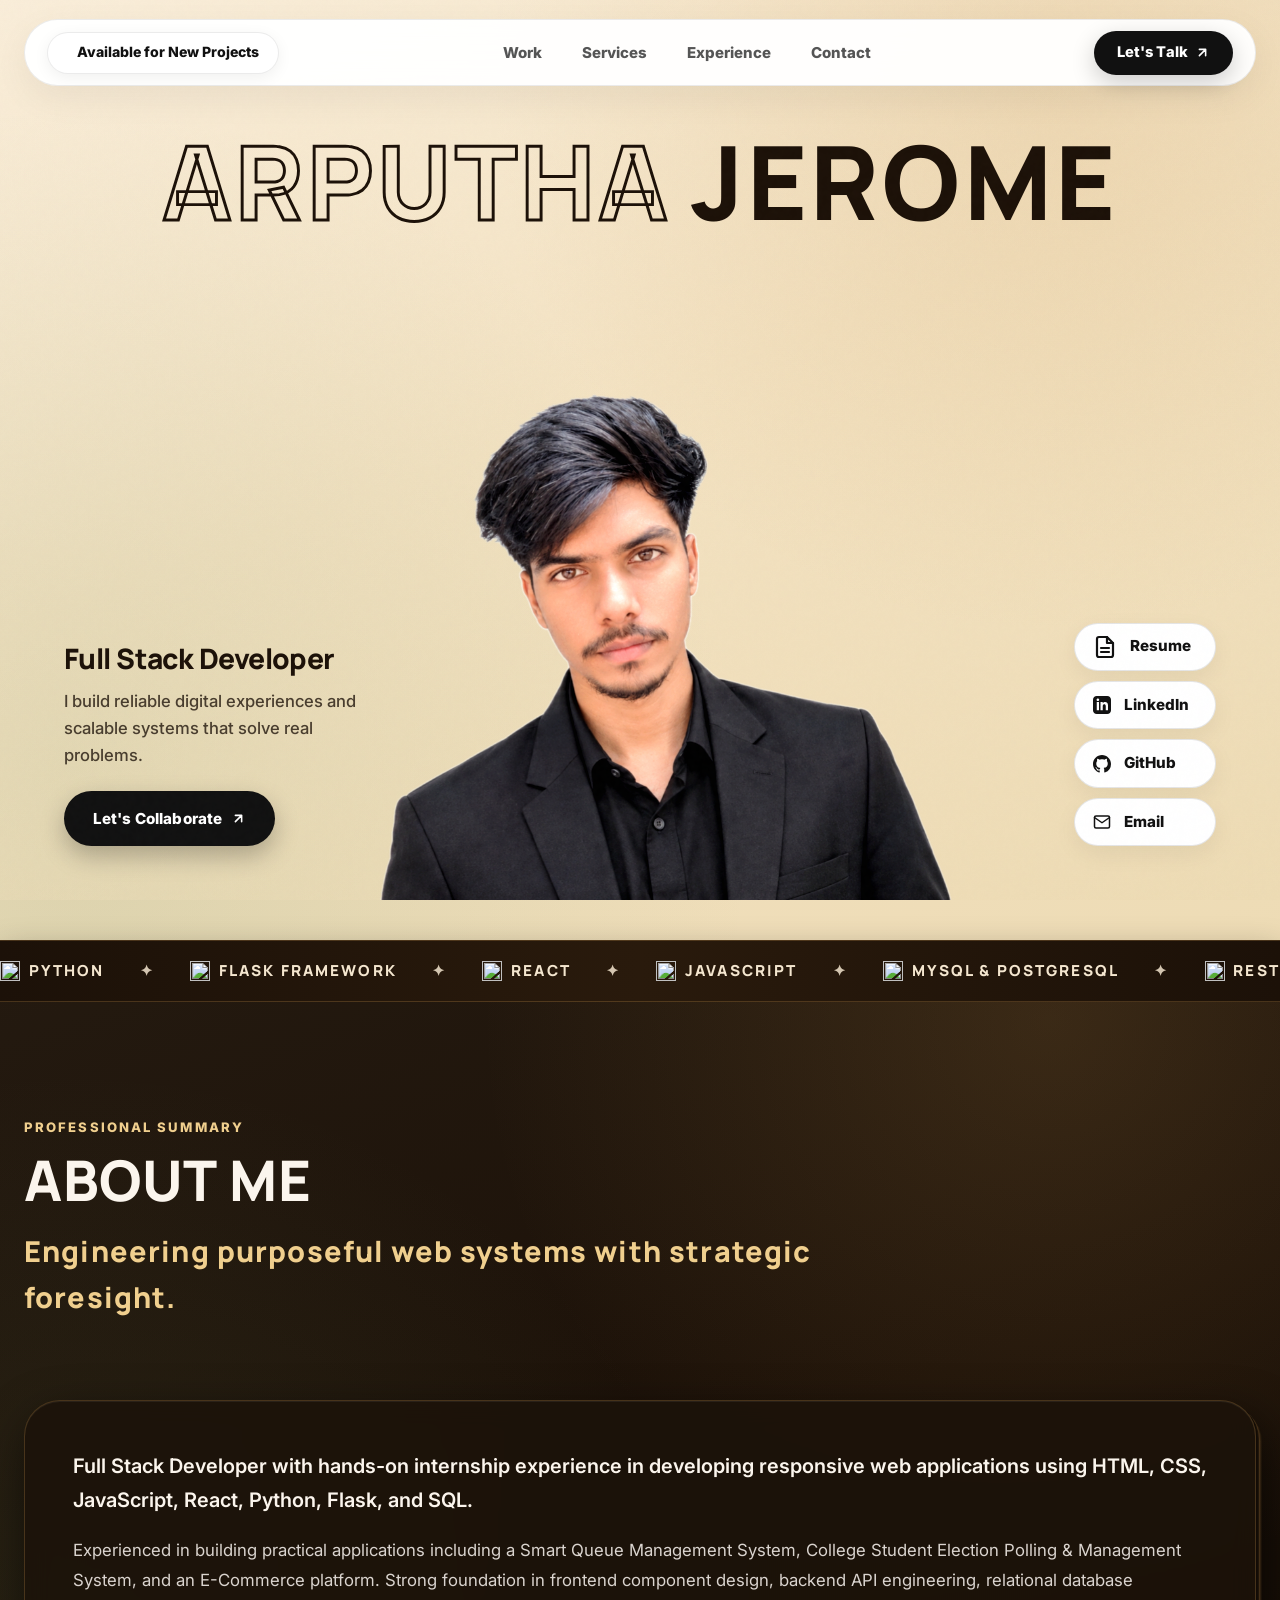
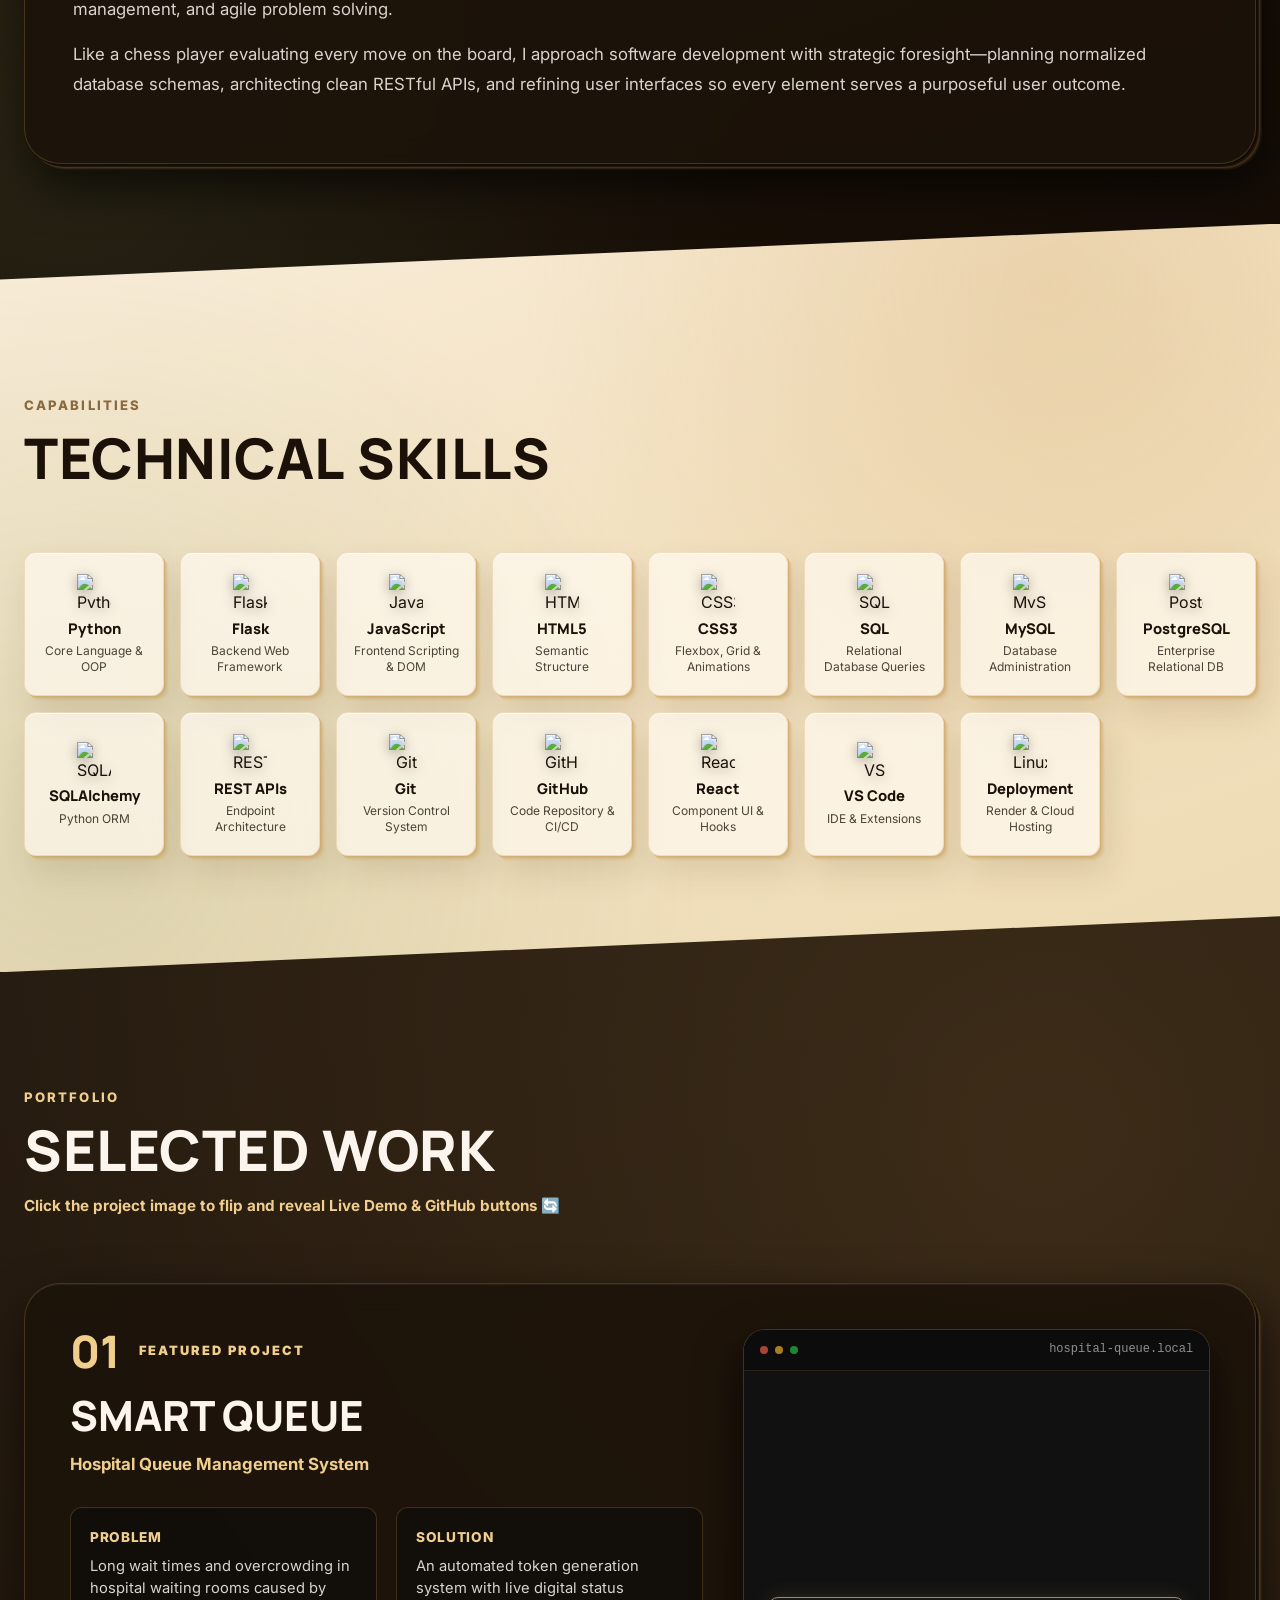
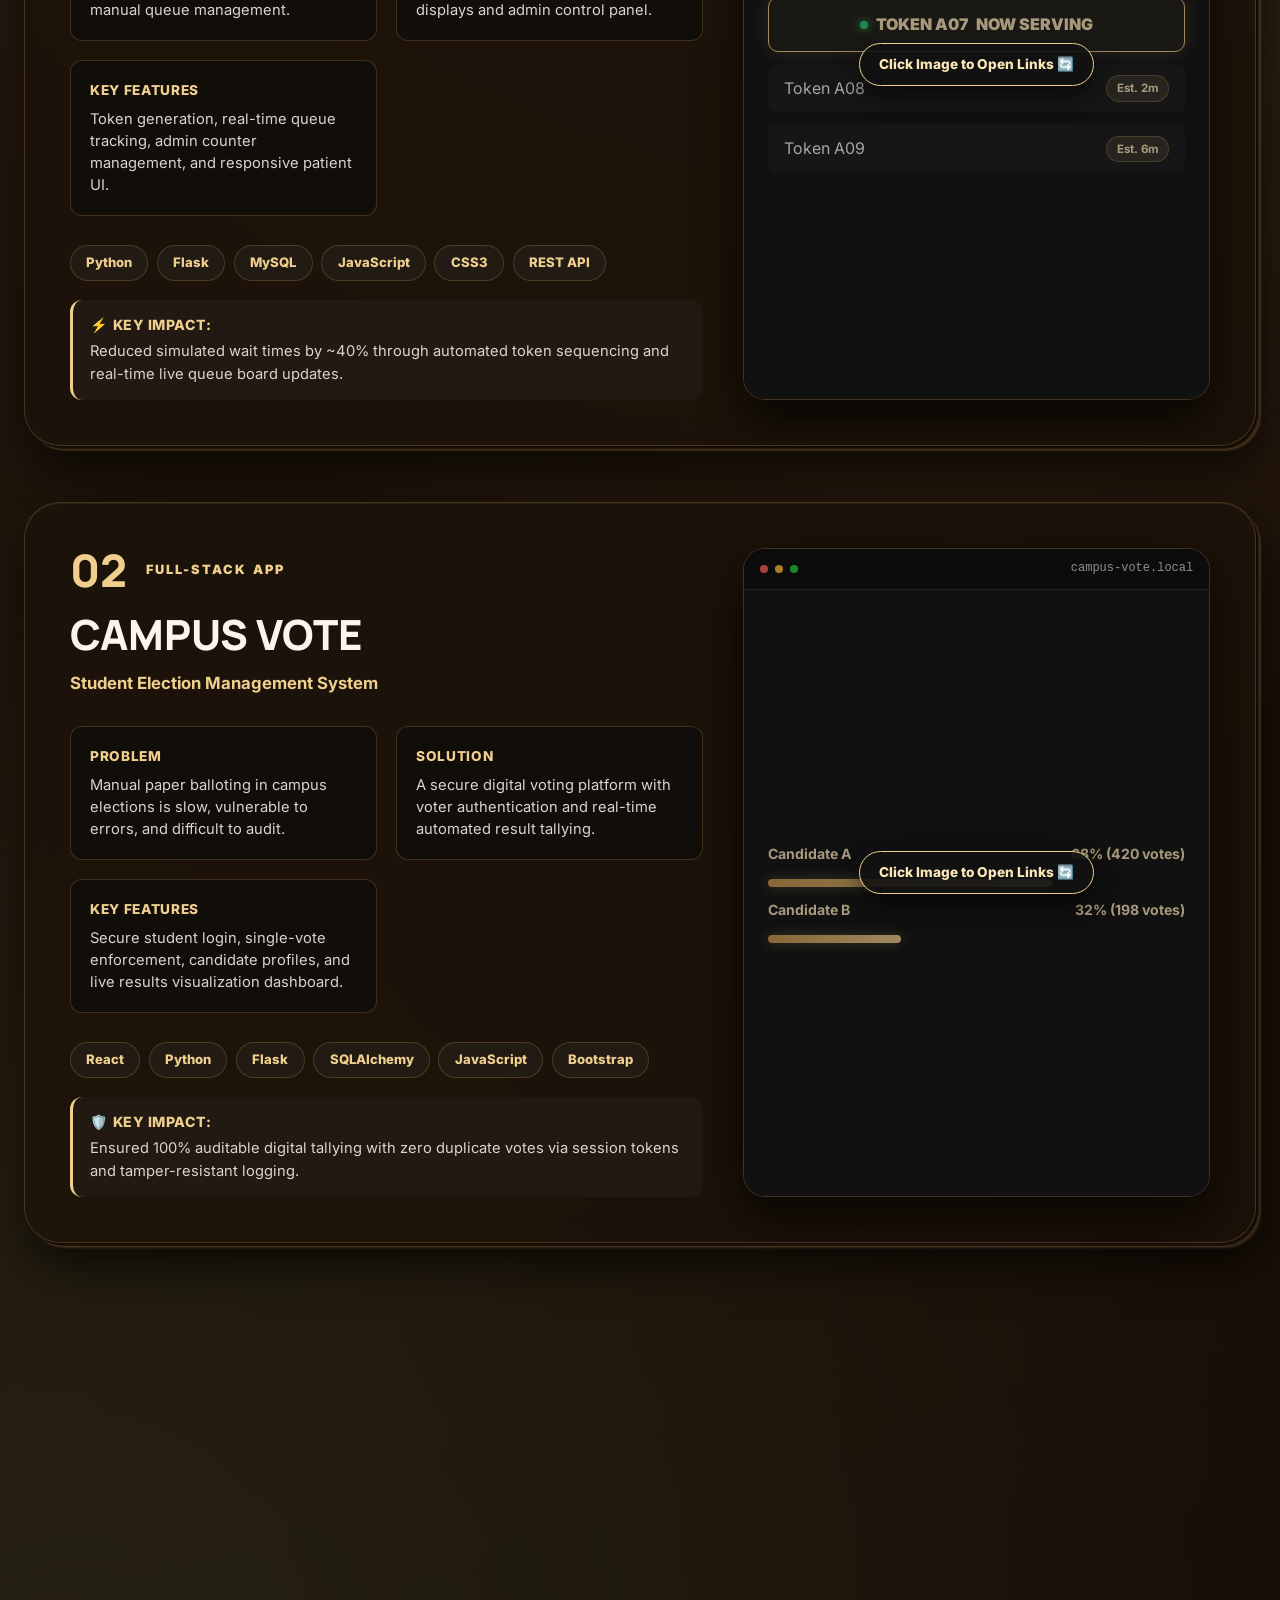
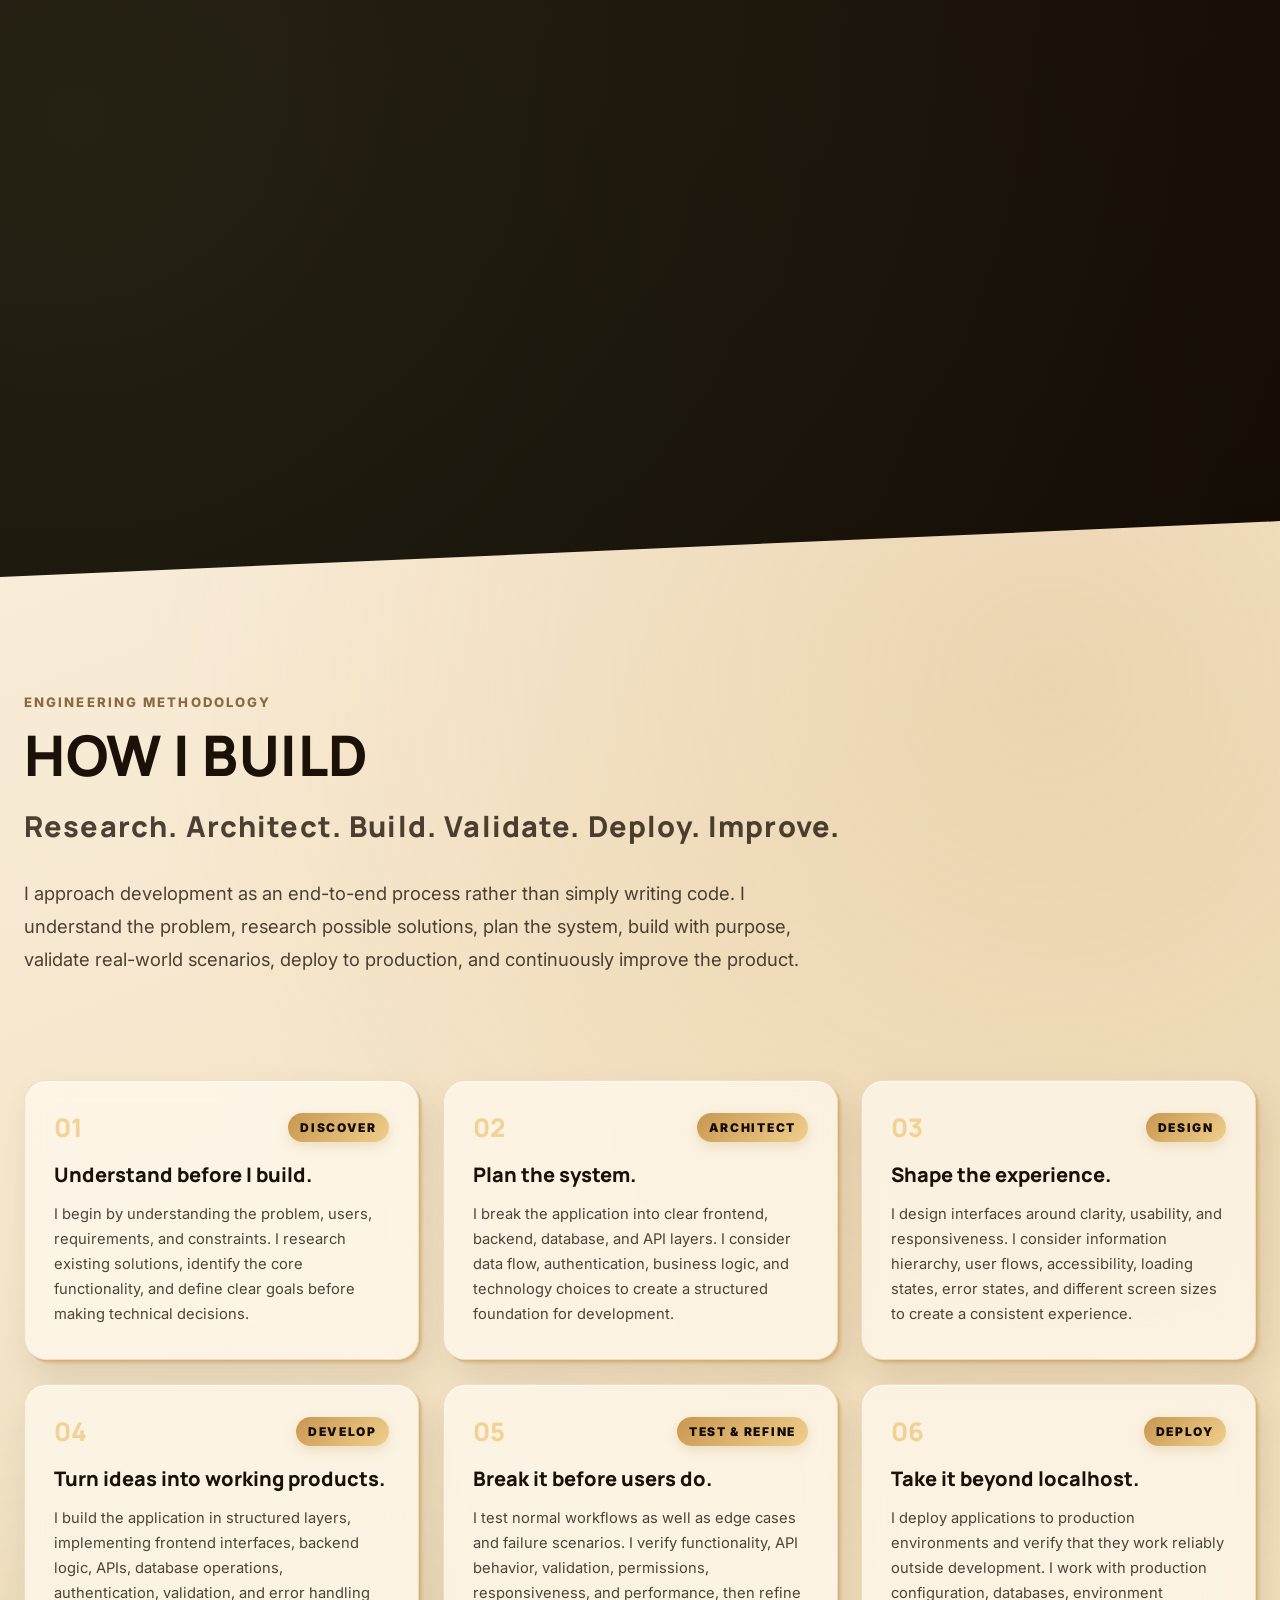
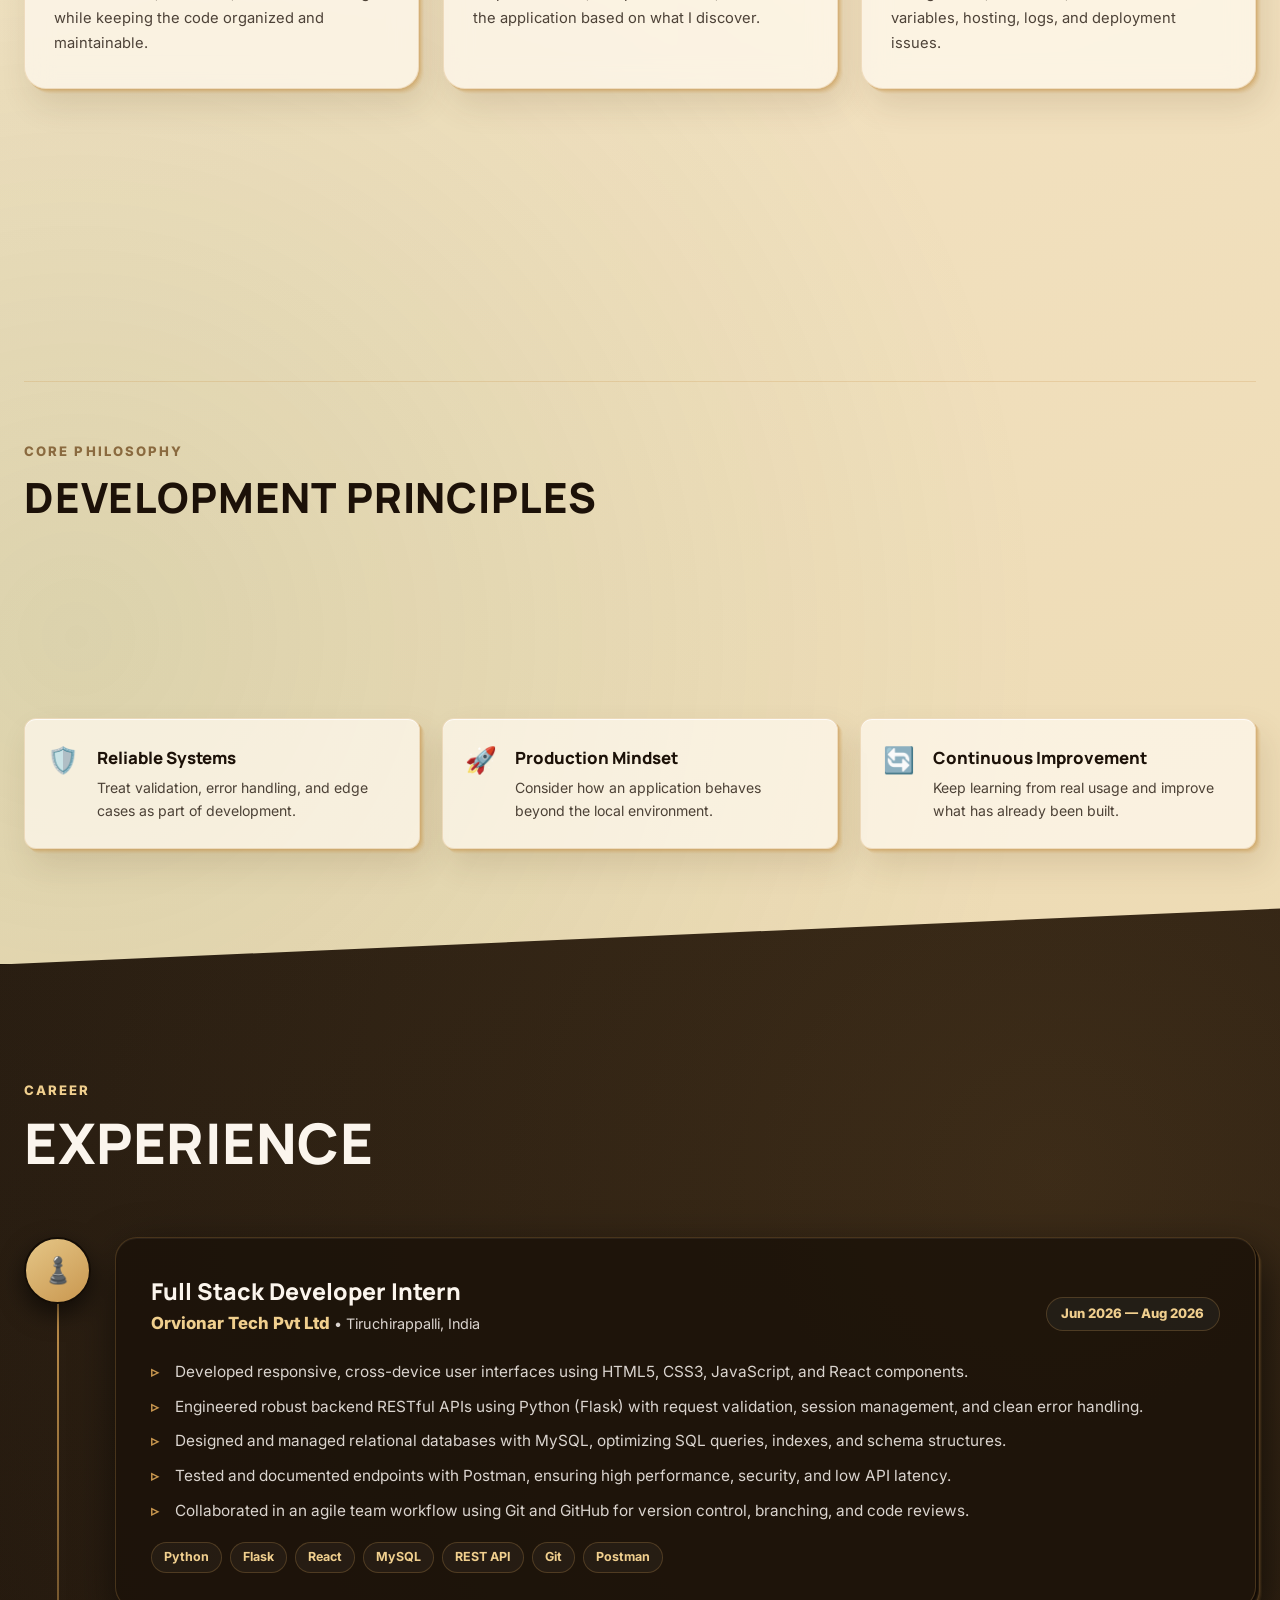
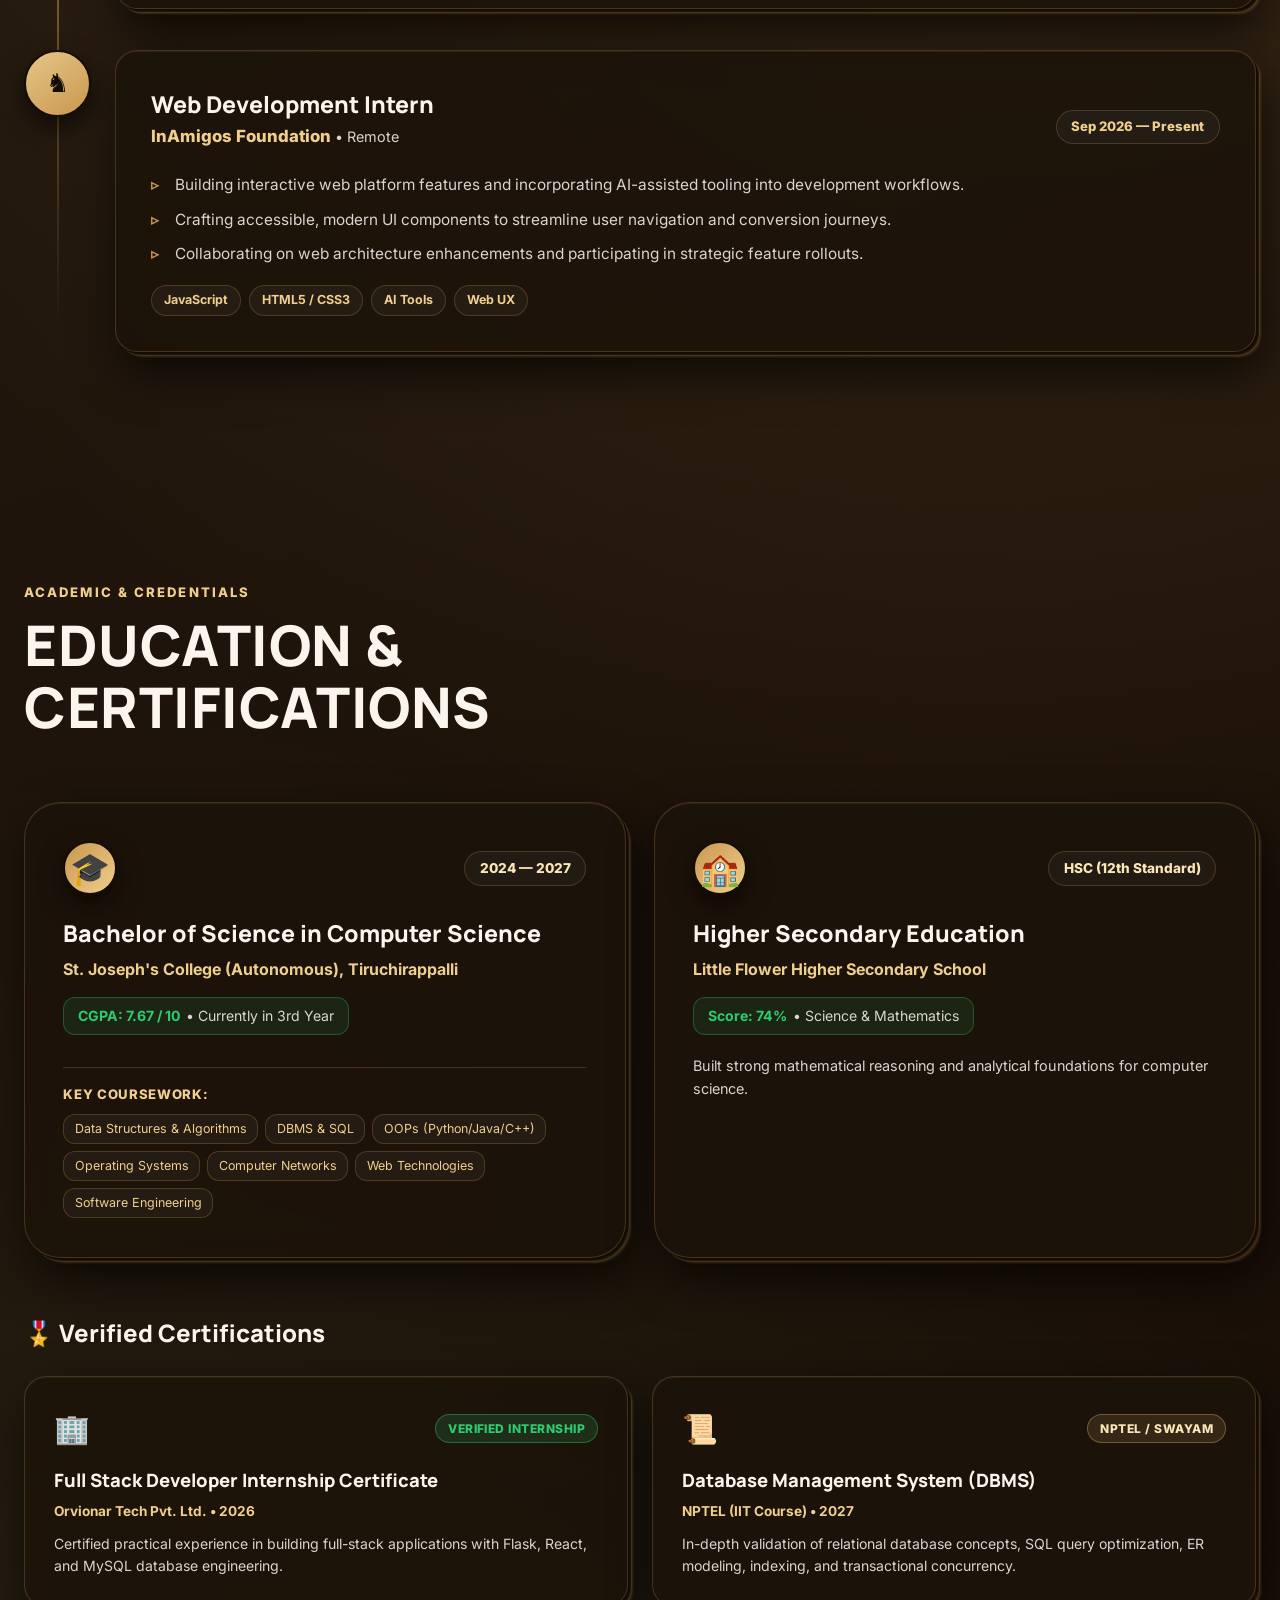
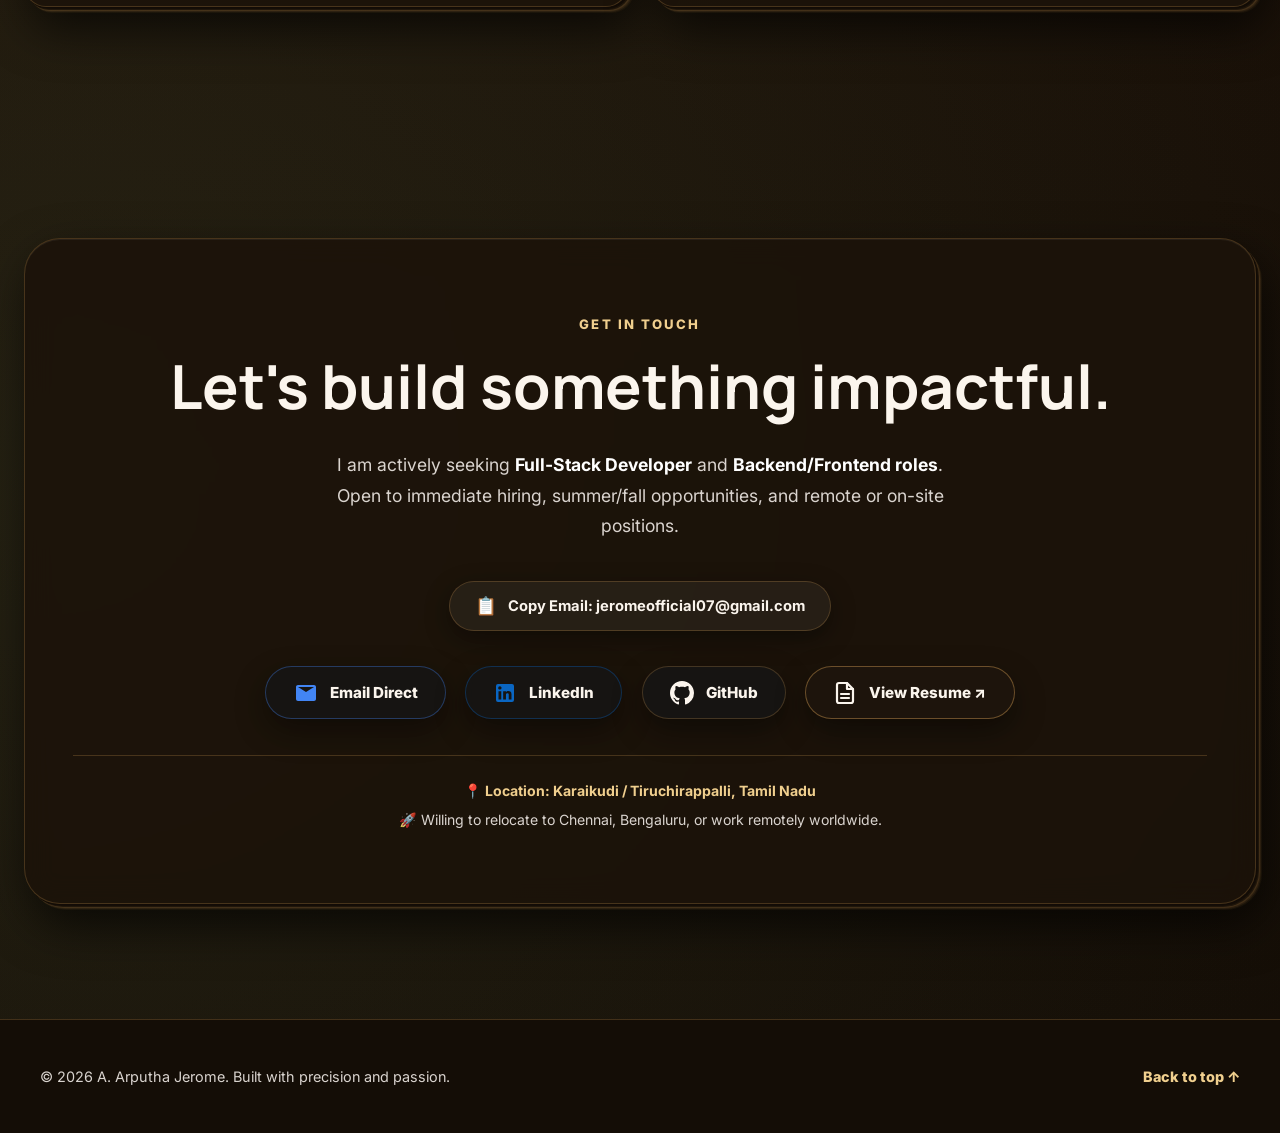
==== commit 0b5d949d: "Initial commit" ====
--- a/index.html
+++ b/index.html
@@ -3,322 +3,890 @@
 <head>
   <meta charset="UTF-8">
   <meta name="viewport" content="width=device-width, initial-scale=1.0">
-  <meta name="theme-color" content="#f3e2c2">
-  <meta name="description" content="Portfolio of A.Arputha Jerome, an aspiring Python Full-Stack Developer building responsive, scalable, user-friendly web applications.">
-  <meta property="og:title" content="A.Arputha Jerome | Full-Stack Developer">
-  <meta property="og:description" content="Python full-stack portfolio featuring Flask, MySQL, JavaScript, and a Smart Queue Management System.">
-  <meta property="og:type" content="website">
-  <meta property="og:image" content="assets/portrait-mirror.jpg">
-  <title>A.Arputha Jerome | Full-Stack Developer</title>
-  <link rel="icon" href="data:image/svg+xml,%3Csvg xmlns='http://www.w3.org/2000/svg' viewBox='0 0 64 64'%3E%3Crect width='64' height='64' rx='14' fill='%230d1210'/%3E%3Ctext x='50%25' y='58%25' dominant-baseline='middle' text-anchor='middle' font-size='34' fill='%23c9974f'%3EJ%3C/text%3E%3C/svg%3E">
+  <meta name="description" content="Portfolio of A. Arputha Jerome - Aspiring Python Full-Stack Developer.">
+  <title>A. Arputha Jerome | Python Full-Stack Developer</title>
   <link rel="preconnect" href="https://fonts.googleapis.com">
   <link rel="preconnect" href="https://fonts.gstatic.com" crossorigin>
-  <link href="https://fonts.googleapis.com/css2?family=Anton&family=Cinzel:wght@600;700&family=Inter:wght@400;500;600;700;800;900&family=Space+Grotesk:wght@400;500;600;700&display=swap" rel="stylesheet">
+  <link href="https://fonts.googleapis.com/css2?family=Inter:wght@300;400;500;600;700;800;900&family=Manrope:wght@400;500;600;700;800;900&display=swap" rel="stylesheet">
   <link rel="stylesheet" href="styles.css">
 </head>
 <body>
-  <a class="skip-link" href="#main">Skip to content</a>
+  <!-- Ultra-Minimal Scroll Progress Indicator -->
+  <div class="scroll-progress-bar" id="scrollProgress" aria-hidden="true"></div>
   <div class="noise" aria-hidden="true"></div>
-
-  <div class="page-transition" id="pageTransition" aria-hidden="true">
-    <span class="page-transition-mark">J</span>
-  </div>
-
-  <header class="site-header">
-    <nav class="nav" aria-label="Primary navigation">
-      <a class="brand" href="#hero" aria-label="A.Arputha Jerome home">
-        <span class="brand-mark">J</span>
-        <span>A.Arputha Jerome</span>
-      </a>
+  <!-- Motion Spotlight Follower -->
+  <div class="cursor-spotlight" id="cursorSpotlight" aria-hidden="true"></div>
+
+  <!-- TOP NAVIGATION -->
+  <header class="nav-header">
+    <nav class="nav" aria-label="Main Navigation">
+      <!-- Left: Availability Status Pill -->
+      <div class="nav-status-pill">
+        <span class="pulse-dot"></span>
+        <span>Available for New Projects</span>
+      </div>
+
+      <!-- Center: Navigation Links -->
+      <div class="nav-links" id="navLinks">
+        <a href="#work">Work</a>
+        <a href="#process">Services</a>
+        <a href="#experience">Experience</a>
+        <a href="#contact">Contact</a>
+      </div>
+
+      <!-- Right: Let's Talk CTA & Mobile Menu Toggle -->
       <div class="nav-end">
-        <a class="nav-cta" href="https://github.com/jeromeofficial07/hospitalQ" target="_blank" rel="noreferrer">Project Repo</a>
-        <button class="menu-toggle magnetic" type="button" aria-expanded="false" aria-controls="site-menu" aria-label="Open the game menu">
+        <button class="menu-toggle" id="menuToggle" aria-label="Toggle navigation menu" aria-expanded="false">
+          <span></span>
           <span></span>
           <span></span>
         </button>
+        <a class="nav-talk-btn magnetic" href="#contact">
+          <span>Let's Talk</span>
+          <svg class="nav-talk-arrow" width="15" height="15" viewBox="0 0 24 24" fill="none" stroke="currentColor" stroke-width="2.5" stroke-linecap="round" stroke-linejoin="round"><path d="M7 17L17 7M7 7h10v10"/></svg>
+        </a>
       </div>
     </nav>
   </header>
 
-  <div class="site-menu" id="site-menu" aria-hidden="true">
-    <div class="site-menu-board" aria-hidden="true"></div>
-    <nav class="site-menu-inner" aria-label="Game phases navigation">
-      <ol class="site-menu-list">
-        <li style="--i:0"><span class="menu-index">01</span><a href="#hero" tabindex="-1">Opening<span class="menu-sub">Introduction</span></a></li>
-        <li style="--i:1"><span class="menu-index">02</span><a href="#skills" tabindex="-1">Development<span class="menu-sub">Skills</span></a></li>
-        <li style="--i:2"><span class="menu-index">03</span><a href="#projects" tabindex="-1">Middlegame<span class="menu-sub">Projects</span></a></li>
-        <li style="--i:3"><span class="menu-index">04</span><a href="#education" tabindex="-1">Notation<span class="menu-sub">Education</span></a></li>
-        <li style="--i:4"><span class="menu-index">05</span><a href="#contact" tabindex="-1">Endgame<span class="menu-sub">Contact</span></a></li>
-      </ol>
-      <div class="site-menu-footer">
-        <span>A.Arputha Jerome</span>
-        <span>Every project is a considered move.</span>
-      </div>
-    </nav>
-  </div>
-
-  <nav class="progress-rail" aria-label="Section progress">
-    <button class="magnetic" type="button" data-target="#hero" aria-label="Jump to Opening"><span class="rail-coin">♔</span></button>
-    <button class="magnetic" type="button" data-target="#about" aria-label="Jump to About"><span class="rail-coin">♙</span></button>
-    <button class="magnetic" type="button" data-target="#skills" aria-label="Jump to Development"><span class="rail-coin">♘</span></button>
-    <button class="magnetic" type="button" data-target="#projects" aria-label="Jump to Middlegame"><span class="rail-coin">♗</span></button>
-    <button class="magnetic" type="button" data-target="#experience" aria-label="Jump to Experience"><span class="rail-coin">♙</span></button>
-    <button class="magnetic" type="button" data-target="#education" aria-label="Jump to Notation"><span class="rail-coin">♖</span></button>
-    <button class="magnetic" type="button" data-target="#contact" aria-label="Jump to Endgame"><span class="rail-coin">♕</span></button>
-  </nav>
-
-  <div class="custom-cursor" id="customCursor" aria-hidden="true">
-    <span class="cursor-dot"></span>
-    <span class="cursor-ring"></span>
-  </div>
-
-  <main id="main">
+  <main>
+    <!-- PANEL 1: PURE EDITORIAL MINIMALIST HERO -->
     <div class="panel panel--light panel--first">
-    <section class="hero section" id="hero" aria-label="Introduction">
-      <div class="board-stage" aria-hidden="true">
-        <div class="perspective-board">
-          <span></span><span></span><span></span><span></span><span></span><span></span><span></span><span></span>
-          <span></span><span></span><span></span><span></span><span></span><span></span><span></span><span></span>
-          <span></span><span></span><span></span><span></span><span></span><span></span><span></span><span></span>
-          <span></span><span></span><span></span><span></span><span></span><span></span><span></span><span></span>
-          <span></span><span></span><span></span><span></span><span></span><span></span><span></span><span></span>
-          <span></span><span></span><span></span><span></span><span></span><span></span><span></span><span></span>
-          <span></span><span></span><span></span><span></span><span></span><span></span><span></span><span></span>
-          <span></span><span></span><span></span><span></span><span></span><span></span><span></span><span></span>
-        </div>
-        <div class="metal-piece king-piece"><span class="piece-crown"></span><span class="piece-head"></span><span class="piece-neck"></span><span class="piece-body"></span><span class="piece-base"></span></div>
-        <div class="metal-piece rook-piece"><span class="rook-top"></span><span class="piece-neck"></span><span class="piece-body"></span><span class="piece-base"></span></div>
-      </div>
-
-      <div class="hero-content">
-        <p class="availability reveal"><span></span> Available for internships and projects</p>
-        <p class="eyebrow reveal">Aspiring Python Full-Stack Developer</p>
-        <h1 class="title" id="heroTitle">
-          <span class="title-outline"><span class="line-mask"><span class="line-inner">Build With</span></span></span>
-          <span class="title-solid"><span class="line-mask"><span class="line-inner">Confidence</span></span></span>
-        </h1>
-        <p class="tagline reveal">
-          I build responsive, scalable, and user-friendly web applications while continuously learning modern technologies.
-          My current focus is Python full-stack development with Flask, MySQL, JavaScript, and clean interface design.
-        </p>
-        <div class="hero-actions reveal">
-          <a class="primary-btn magnetic" href="#projects">View Work</a>
-          <a class="glass-btn magnetic" href="https://www.linkedin.com/in/arputha-jerome-264b8332a?utm_source=share_via&utm_content=profile&utm_medium=member_android" target="_blank" rel="noreferrer">LinkedIn</a>
-        </div>
-        <div class="hero-notation reveal" aria-label="Development sequence indicator">
-          <span class="move-index">01</span>
-          <span class="move-text">e4 — Opening move</span>
-        </div>
-        <div class="hero-stats reveal" aria-label="Profile highlights">
-          <div><strong>02</strong><span>Full-stack projects</span></div>
-          <div><strong>06</strong><span>Core technologies</span></div>
-          <div><strong>3rd</strong><span>Year B.Sc CS</span></div>
-        </div>
-      </div>
-
-      <div class="hero-art reveal" aria-label="Hero portrait section">
-        <canvas id="hero3d" class="hero-3d" aria-hidden="true"></canvas>
-        <div class="device-frame" aria-hidden="true"></div>
-        <div class="portrait-frame">
-          <img class="reveal-img" src="assets/portrait-mirror.jpg" alt="A.Arputha Jerome mirror portrait" loading="eager">
-        </div>
-        <aside class="hero-card" aria-label="Featured project">
-          <p>Featured project</p>
-          <strong>Smart Queue Management System</strong>
-          <span>Flask / MySQL / HTML / CSS / JavaScript</span>
-        </aside>
-      </div>
-      <div class="hero-marquee" aria-hidden="true">
-        <span>A.ARPUTHA JEROME // FULL-STACK DEVELOPER // CHESS THEME //</span>
-        <span>A.ARPUTHA JEROME // FULL-STACK DEVELOPER // CHESS THEME //</span>
-      </div>
-    </section>
-
-    <div class="tech-marquee" aria-hidden="true">
-      <div class="tech-track">
-        <span>HTML5</span><span>CSS3</span><span>JavaScript</span><span>Python</span><span>Flask</span><span>MySQL</span><span>Three.js</span><span>Git</span><span>REST APIs</span><span>Responsive Design</span>
-        <span>HTML5</span><span>CSS3</span><span>JavaScript</span><span>Python</span><span>Flask</span><span>MySQL</span><span>Three.js</span><span>Git</span><span>REST APIs</span><span>Responsive Design</span>
+      <section class="hero-showcase section" id="hero">
+        <!-- Giant Typographic Name Layered Behind Subject -->
+        <div class="hero-giant-typography" aria-hidden="true">
+          <span class="giant-outline hero-reveal-text">ARPUTHA</span>
+          <span class="giant-solid hero-reveal-text">JEROME</span>
+        </div>
+
+        <!-- Main Central Portrait Cutout (Foreground Subject) -->
+        <div class="hero-center-portrait-wrap hero-reveal-img" id="heroPortraitWrap">
+          <img src="assets/hero-portrait-editorial.png" alt="A. Arputha Jerome" class="hero-center-portrait-img" id="heroPortraitImg">
+        </div>
+
+        <!-- Left Introduction: Role, Tagline, Collaborative CTA & Resume -->
+        <div class="hero-bottom-left hero-reveal-left">
+          <h2 class="hero-role-title">Full Stack Developer</h2>
+          <p class="hero-role-desc">
+            I build reliable digital experiences and scalable systems that solve real problems.
+          </p>
+          <div class="hero-role-actions">
+            <a class="btn-collaborate magnetic" href="#contact">
+              <span>Let's Collaborate</span>
+              <svg width="15" height="15" viewBox="0 0 24 24" fill="none" stroke="currentColor" stroke-width="2.5" stroke-linecap="round" stroke-linejoin="round"><path d="M7 17L17 7M7 7h10v10"/></svg>
+            </a>
+            <a class="btn-resume-pill magnetic hero-resume-link" href="resume.html">
+              <svg width="15" height="15" viewBox="0 0 24 24" fill="none" stroke="currentColor" stroke-width="2.2" stroke-linecap="round" stroke-linejoin="round"><path d="M14 2H6a2 2 0 0 0-2 2v16a2 2 0 0 0 2 2h12a2 2 0 0 0 2-2V8z"/><polyline points="14 2 14 8 20 8"/><line x1="16" y1="13" x2="8" y2="13"/><line x1="16" y1="17" x2="8" y2="17"/></svg>
+              <span>Resume ↗</span>
+            </a>
+          </div>
+        </div>
+
+        <!-- Right Social Links: Vertically Stacked Pill Buttons -->
+        <div class="hero-bottom-right hero-reveal-right">
+          <a class="social-side-pill magnetic" href="resume.html" target="_blank" rel="noreferrer">
+            <svg class="brand-svg" width="24" height="24" viewBox="0 0 24 24" fill="none" stroke="currentColor" stroke-width="2.2" stroke-linecap="round" stroke-linejoin="round">
+                <path d="M14 2H6a2 2 0 0 0-2 2v16a2 2 0 0 0 2 2h12a2 2 0 0 0 2-2V8z"/><polyline points="14 2 14 8 20 8"/><line x1="16" y1="13" x2="8" y2="13"/><line x1="16" y1="17" x2="8" y2="17"/>
+              </svg>
+            <span>Resume</span>
+          </a>
+          <a class="social-side-pill magnetic" href="https://www.linkedin.com/in/arputha-jerome/" target="_blank" rel="noreferrer">
+            <svg width="18" height="18" viewBox="0 0 24 24" fill="currentColor"><path d="M19 0h-14c-2.761 0-5 2.239-5 5v14c0 2.761 2.239 5 5 5h14c2.762 0 5-2.239 5-5v-14c0-2.761-2.238-5-5-5zm-11 19h-3v-11h3v11zm-1.5-12.268c-.966 0-1.75-.79-1.75-1.764s.784-1.764 1.75-1.764 1.75.79 1.75 1.764-.783 1.764-1.75 1.764zm13.5 12.268h-3v-5.604c0-3.368-4-3.113-4 0v5.604h-3v-11h3v1.765c1.396-2.586 7-2.777 7 2.476v6.759z"/></svg>
+            <span>LinkedIn</span>
+          </a>
+          <a class="social-side-pill magnetic" href="https://github.com/jeromeofficial07" target="_blank" rel="noreferrer">
+            <svg width="18" height="18" viewBox="0 0 24 24" fill="currentColor"><path d="M12 0C5.37 0 0 5.37 0 12c0 5.31 3.435 9.795 8.205 11.385.6.105.825-.255.825-.57 0-.285-.015-1.23-.015-2.235-3.015.555-3.795-.735-4.035-1.41-.135-.345-.72-1.41-1.23-1.695-.42-.225-1.02-.78-.015-.795.945-.015 1.62.87 1.845 1.23 1.08 1.815 2.805 1.305 3.495.99.105-.78.42-1.305.765-1.605-2.67-.3-5.46-1.335-5.46-5.925 0-1.305.465-2.385 1.23-3.225-.12-.3-.54-1.53.12-3.18 0 0 1.005-.315 3.3 1.23.96-.27 1.98-.405 3-.405s2.04.135 3 .405c2.295-1.56 3.3-1.23 3.3-1.23.66 1.65.24 2.88.12 3.18.765.84 1.23 1.905 1.23 3.225 0 4.605-2.805 5.625-5.475 5.925.435.375.81 1.095.81 2.22 0 1.605-.015 2.895-.015 3.3 0 .315.225.69.825.57A12.02 12.02 0 0024 12c0-6.63-5.37-12-12-12z"/></svg>
+            <span>GitHub</span>
+          </a>
+          <a class="social-side-pill magnetic" href="mailto:jeromeofficial07@gmail.com">
+            <svg width="18" height="18" viewBox="0 0 24 24" fill="none" stroke="currentColor" stroke-width="2" stroke-linecap="round" stroke-linejoin="round"><path d="M4 4h16c1.1 0 2 .9 2 2v12c0 1.1-.9 2-2 2H4c-1.1 0-2-.9-2-2V6c0-1.1.9-2 2-2z"/><polyline points="22,6 12,13 2,6"/></svg>
+            <span>Email</span>
+          </a>
+          <a class="social-side-pill social-side-pill--resume magnetic hero-resume-link" href="resume.html">
+            <svg width="18" height="18" viewBox="0 0 24 24" fill="none" stroke="currentColor" stroke-width="2.2" stroke-linecap="round" stroke-linejoin="round"><path d="M14 2H6a2 2 0 0 0-2 2v16a2 2 0 0 0 2 2h12a2 2 0 0 0 2-2V8z"/><polyline points="14 2 14 8 20 8"/><line x1="16" y1="13" x2="8" y2="13"/><line x1="16" y1="17" x2="8" y2="17"/></svg>
+            <span>Resume ↗</span>
+          </a>
+        </div>
+      </section>
+
+      <!-- INFINITE ANIMATED TECH MARQUEE STRIP -->
+      <div class="marquee-strip" aria-hidden="true">
+        <div class="marquee-track">
+          <div class="marquee-group">
+            <span><img src="https://cdn.jsdelivr.net/gh/devicons/devicon/icons/python/python-original.svg" alt="" class="marquee-img-icon">PYTHON</span><span class="marquee-star">✦</span>
+            <span><img src="https://cdn.jsdelivr.net/gh/devicons/devicon/icons/flask/flask-original.svg" alt="" class="marquee-img-icon">FLASK FRAMEWORK</span><span class="marquee-star">✦</span>
+            <span><img src="https://cdn.jsdelivr.net/gh/devicons/devicon/icons/react/react-original.svg" alt="" class="marquee-img-icon">REACT</span><span class="marquee-star">✦</span>
+            <span><img src="https://cdn.jsdelivr.net/gh/devicons/devicon/icons/javascript/javascript-original.svg" alt="" class="marquee-img-icon">JAVASCRIPT</span><span class="marquee-star">✦</span>
+            <span><img src="https://cdn.jsdelivr.net/gh/devicons/devicon/icons/mysql/mysql-original.svg" alt="" class="marquee-img-icon">MYSQL & POSTGRESQL</span><span class="marquee-star">✦</span>
+            <span><img src="https://cdn.jsdelivr.net/gh/devicons/devicon/icons/postman/postman-original.svg" alt="" class="marquee-img-icon">REST APIS</span><span class="marquee-star">✦</span>
+            <span><img src="https://cdn.jsdelivr.net/gh/devicons/devicon/icons/sqlalchemy/sqlalchemy-original.svg" alt="" class="marquee-img-icon">SQLALCHEMY</span><span class="marquee-star">✦</span>
+            <span><img src="https://cdn.jsdelivr.net/gh/devicons/devicon/icons/git/git-original.svg" alt="" class="marquee-img-icon">GIT & GITHUB</span><span class="marquee-star">✦</span>
+            <span><img src="https://cdn.jsdelivr.net/gh/devicons/devicon/icons/linux/linux-original.svg" alt="" class="marquee-img-icon">CLOUD DEPLOYMENT</span><span class="marquee-star">✦</span>
+          </div>
+          <div class="marquee-group" aria-hidden="true">
+            <span><img src="https://cdn.jsdelivr.net/gh/devicons/devicon/icons/python/python-original.svg" alt="" class="marquee-img-icon">PYTHON</span><span class="marquee-star">✦</span>
+            <span><img src="https://cdn.jsdelivr.net/gh/devicons/devicon/icons/flask/flask-original.svg" alt="" class="marquee-img-icon">FLASK FRAMEWORK</span><span class="marquee-star">✦</span>
+            <span><img src="https://cdn.jsdelivr.net/gh/devicons/devicon/icons/react/react-original.svg" alt="" class="marquee-img-icon">REACT</span><span class="marquee-star">✦</span>
+            <span><img src="https://cdn.jsdelivr.net/gh/devicons/devicon/icons/javascript/javascript-original.svg" alt="" class="marquee-img-icon">JAVASCRIPT</span><span class="marquee-star">✦</span>
+            <span><img src="https://cdn.jsdelivr.net/gh/devicons/devicon/icons/mysql/mysql-original.svg" alt="" class="marquee-img-icon">MYSQL & POSTGRESQL</span><span class="marquee-star">✦</span>
+            <span><img src="https://cdn.jsdelivr.net/gh/devicons/devicon/icons/postman/postman-original.svg" alt="" class="marquee-img-icon">REST APIS</span><span class="marquee-star">✦</span>
+            <span><img src="https://cdn.jsdelivr.net/gh/devicons/devicon/icons/sqlalchemy/sqlalchemy-original.svg" alt="" class="marquee-img-icon">SQLALCHEMY</span><span class="marquee-star">✦</span>
+            <span><img src="https://cdn.jsdelivr.net/gh/devicons/devicon/icons/git/git-original.svg" alt="" class="marquee-img-icon">GIT & GITHUB</span><span class="marquee-star">✦</span>
+            <span><img src="https://cdn.jsdelivr.net/gh/devicons/devicon/icons/linux/linux-original.svg" alt="" class="marquee-img-icon">CLOUD DEPLOYMENT</span><span class="marquee-star">✦</span>
+          </div>
+        </div>
       </div>
     </div>
+
+    <!-- PANEL 2: DARK CANVAS CROSS SECTION (ABOUT ME) -->
+    <div class="panel panel--dark">
+      <!-- ABOUT ME SECTION -->
+      <section class="section about-section" id="about">
+        <div class="section-header reveal">
+          <span class="section-tag">PROFESSIONAL SUMMARY</span>
+          <h2>ABOUT ME</h2>
+          <p class="section-subtitle-tagline">Engineering purposeful web systems with strategic foresight.</p>
+        </div>
+
+        <div class="about-card reveal">
+          <div class="about-text">
+            <p class="lead">
+              Full Stack Developer with hands-on internship experience in developing responsive web applications using HTML, CSS, JavaScript, React, Python, Flask, and SQL.
+            </p>
+            <p>
+              Experienced in building practical applications including a Smart Queue Management System, College Student Election Polling & Management System, and an E-Commerce platform. Strong foundation in frontend component design, backend API engineering, relational database management, and agile problem solving.
+            </p>
+            <p>
+              Like a chess player evaluating every move on the board, I approach software development with strategic foresight—planning normalized database schemas, architecting clean RESTful APIs, and refining user interfaces so every element serves a purposeful user outcome.
+            </p>
+          </div>
+        </div>
+      </section>
     </div>
 
+    <!-- PANEL 3: LIGHT CANVAS CROSS SECTION (TECHNICAL SKILLS) -->
+    <div class="panel panel--light">
+      <section class="section skills-section" id="skills">
+        <div class="section-header reveal">
+          <span class="section-tag">CAPABILITIES</span>
+          <h2>TECHNICAL SKILLS</h2>
+        </div>
+
+        <div class="skills-grid reveal">
+          <div class="skill-card" style="--brand-glow: rgba(55, 118, 171, 0.45);">
+            <img src="https://cdn.jsdelivr.net/gh/devicons/devicon/icons/python/python-original.svg" alt="Python logo" class="skill-img-icon" loading="lazy">
+            <h4>Python</h4>
+            <p>Core Language & OOP</p>
+          </div>
+          <div class="skill-card" style="--brand-glow: rgba(255, 255, 255, 0.35);">
+            <img src="https://cdn.jsdelivr.net/gh/devicons/devicon/icons/flask/flask-original.svg" alt="Flask logo" class="skill-img-icon" loading="lazy">
+            <h4>Flask</h4>
+            <p>Backend Web Framework</p>
+          </div>
+          <div class="skill-card" style="--brand-glow: rgba(247, 223, 30, 0.45);">
+            <img src="https://cdn.jsdelivr.net/gh/devicons/devicon/icons/javascript/javascript-original.svg" alt="JavaScript logo" class="skill-img-icon" loading="lazy">
+            <h4>JavaScript</h4>
+            <p>Frontend Scripting & DOM</p>
+          </div>
+          <div class="skill-card" style="--brand-glow: rgba(227, 76, 38, 0.4);">
+            <img src="https://cdn.jsdelivr.net/gh/devicons/devicon/icons/html5/html5-original.svg" alt="HTML5 logo" class="skill-img-icon" loading="lazy">
+            <h4>HTML5</h4>
+            <p>Semantic Structure</p>
+          </div>
+          <div class="skill-card" style="--brand-glow: rgba(38, 77, 228, 0.45);">
+            <img src="https://cdn.jsdelivr.net/gh/devicons/devicon/icons/css3/css3-original.svg" alt="CSS3 logo" class="skill-img-icon" loading="lazy">
+            <h4>CSS3</h4>
+            <p>Flexbox, Grid & Animations</p>
+          </div>
+          <div class="skill-card" style="--brand-glow: rgba(0, 59, 87, 0.4);">
+            <img src="https://cdn.jsdelivr.net/gh/devicons/devicon/icons/sqlite/sqlite-original.svg" alt="SQL Database logo" class="skill-img-icon" loading="lazy">
+            <h4>SQL</h4>
+            <p>Relational Database Queries</p>
+          </div>
+          <div class="skill-card" style="--brand-glow: rgba(0, 117, 143, 0.45);">
+            <img src="https://cdn.jsdelivr.net/gh/devicons/devicon/icons/mysql/mysql-original.svg" alt="MySQL logo" class="skill-img-icon" loading="lazy">
+            <h4>MySQL</h4>
+            <p>Database Administration</p>
+          </div>
+          <div class="skill-card" style="--brand-glow: rgba(51, 103, 145, 0.45);">
+            <img src="https://cdn.jsdelivr.net/gh/devicons/devicon/icons/postgresql/postgresql-original.svg" alt="PostgreSQL logo" class="skill-img-icon" loading="lazy">
+            <h4>PostgreSQL</h4>
+            <p>Enterprise Relational DB</p>
+          </div>
+          <div class="skill-card" style="--brand-glow: rgba(215, 28, 0, 0.4);">
+            <img src="https://cdn.jsdelivr.net/gh/devicons/devicon/icons/sqlalchemy/sqlalchemy-original.svg" alt="SQLAlchemy logo" class="skill-img-icon" loading="lazy">
+            <h4>SQLAlchemy</h4>
+            <p>Python ORM</p>
+          </div>
+          <div class="skill-card" style="--brand-glow: rgba(255, 108, 55, 0.45);">
+            <img src="https://cdn.jsdelivr.net/gh/devicons/devicon/icons/postman/postman-original.svg" alt="REST APIs / Postman logo" class="skill-img-icon" loading="lazy">
+            <h4>REST APIs</h4>
+            <p>Endpoint Architecture</p>
+          </div>
+          <div class="skill-card" style="--brand-glow: rgba(240, 80, 50, 0.45);">
+            <img src="https://cdn.jsdelivr.net/gh/devicons/devicon/icons/git/git-original.svg" alt="Git logo" class="skill-img-icon" loading="lazy">
+            <h4>Git</h4>
+            <p>Version Control System</p>
+          </div>
+          <div class="skill-card" style="--brand-glow: rgba(255, 255, 255, 0.35);">
+            <img src="https://cdn.jsdelivr.net/gh/devicons/devicon/icons/github/github-original.svg" alt="GitHub logo" class="skill-img-icon" loading="lazy">
+            <h4>GitHub</h4>
+            <p>Code Repository & CI/CD</p>
+          </div>
+          <div class="skill-card" style="--brand-glow: rgba(97, 218, 251, 0.5);">
+            <img src="https://cdn.jsdelivr.net/gh/devicons/devicon/icons/react/react-original.svg" alt="React logo" class="skill-img-icon" loading="lazy">
+            <h4>React</h4>
+            <p>Component UI & Hooks</p>
+          </div>
+          <div class="skill-card" style="--brand-glow: rgba(0, 122, 204, 0.45);">
+            <img src="https://cdn.jsdelivr.net/gh/devicons/devicon/icons/vscode/vscode-original.svg" alt="VS Code logo" class="skill-img-icon" loading="lazy">
+            <h4>VS Code</h4>
+            <p>IDE & Extensions</p>
+          </div>
+          <div class="skill-card highlight-card" style="--brand-glow: rgba(252, 202, 38, 0.45);">
+            <img src="https://cdn.jsdelivr.net/gh/devicons/devicon/icons/linux/linux-original.svg" alt="Linux & Render Cloud Deployment logo" class="skill-img-icon" loading="lazy">
+            <h4>Deployment</h4>
+            <p>Render & Cloud Hosting</p>
+          </div>
+        </div>
+      </section>
+    </div>
+
+    <!-- PANEL 4: DARK CANVAS CROSS SECTION (SELECTED WORK WITH IMAGE FLIP BUTTONS) -->
     <div class="panel panel--dark">
-    <section class="section about" id="about">
-      <div class="section-kicker reveal"><span class="kicker-coin">♔</span>About</div>
-      <div class="split">
-        <h2 class="reveal">I turn simple ideas into useful web systems.</h2>
-        <div class="about-copy">
-          <div class="copy-panel reveal">
-            <p>
-              I am A.Arputha Jerome, a 3rd year B.Sc. Computer Science student at St. Joseph's College (Autonomous), Tiruchirapalli,
-              focused on becoming a strong Python Full-Stack Developer.
-              I enjoy building practical applications that solve workflow problems, especially tools that need clear interfaces and reliable data handling.
-            </p>
-            <p>
-              Right now, I am strengthening my skills in Flask, MySQL, JavaScript, Three.js, responsive layouts, and user-friendly product thinking.
-              My goal is to keep improving through real projects and build software that feels organized, fast, and easy to use.
-            </p>
-          </div>
-          <div class="about-info reveal" aria-label="Quick facts">
-            <div class="info-item">
-              <span class="chess-coin" aria-hidden="true">♔</span>
-              <div><span class="info-label">Name</span><strong>A. Arputha Jerome</strong></div>
-            </div>
-            <div class="info-item">
-              <span class="chess-coin" aria-hidden="true">♙</span>
-              <div><span class="info-label">Age</span><strong>19</strong></div>
-            </div>
-            <div class="info-item">
-              <span class="chess-coin" aria-hidden="true">♖</span>
-              <div><span class="info-label">Location</span><strong>Tiruchirapalli, Tamil Nadu, India</strong></div>
-            </div>
-            <div class="info-item">
-              <span class="chess-coin" aria-hidden="true">♕</span>
-              <div><span class="info-label">Email</span><a href="mailto:arputhajerome@gmail.com">arputhajerome@gmail.com</a></div>
-            </div>
-          </div>
-        </div>
-      </div>
-    </section>
+      <section class="section work-section" id="work">
+        <div class="section-header reveal">
+          <span class="section-tag">PORTFOLIO</span>
+          <h2>SELECTED WORK</h2>
+          <p class="section-instruction">Click the project image to flip and reveal Live Demo & GitHub buttons 🔄</p>
+        </div>
+
+        <div class="projects-list">
+          <!-- PROJECT 01 -->
+          <article class="project-card-layout reveal">
+            <div class="project-details-side">
+              <div class="project-meta-row">
+                <span class="project-number">01</span>
+                <span class="project-meta-tag">FEATURED PROJECT</span>
+              </div>
+              <h3>SMART QUEUE</h3>
+              <p class="project-subtitle">Hospital Queue Management System</p>
+
+              <div class="project-details-grid">
+                <div class="detail-box">
+                  <strong>Problem</strong>
+                  <p>Long wait times and overcrowding in hospital waiting rooms caused by manual queue management.</p>
+                </div>
+                <div class="detail-box">
+                  <strong>Solution</strong>
+                  <p>An automated token generation system with live digital status displays and admin control panel.</p>
+                </div>
+                <div class="detail-box">
+                  <strong>Key Features</strong>
+                  <p>Token generation, real-time queue tracking, admin counter management, and responsive patient UI.</p>
+                </div>
+              </div>
+
+              <div class="project-tags">
+                <span>Python</span>
+                <span>Flask</span>
+                <span>MySQL</span>
+                <span>JavaScript</span>
+                <span>CSS3</span>
+                <span>REST API</span>
+              </div>
+              <div class="project-impact-box">
+                <span class="impact-label">⚡ Key Impact:</span>
+                <span>Reduced simulated wait times by ~40% through automated token sequencing and real-time live queue board updates.</span>
+              </div>
+            </div>
+
+            <!-- PROJECT IMAGE CARD WITH FLIP DEMO BUTTON -->
+            <div class="project-image-side">
+              <div class="image-flip-card" tabindex="0" role="button" aria-label="Click image to reveal demo links for Smart Queue">
+                <div class="image-flip-inner">
+                  <!-- FRONT: PROJECT SCREENSHOT / IMAGE -->
+                  <div class="image-flip-front">
+                    <div class="image-overlay">
+                      <span class="flip-click-hint">Click Image to Open Links 🔄</span>
+                    </div>
+                    <div class="mockup-screen queue-screen">
+                      <div class="screen-header">
+                        <span class="dot-red"></span><span class="dot-yellow"></span><span class="dot-green"></span>
+                        <span class="screen-title">hospital-queue.local</span>
+                      </div>
+                      <div class="screen-body">
+                        <div class="token-banner active">
+                          <span class="live-pulse-dot"></span> TOKEN A07 <span>NOW SERVING</span>
+                        </div>
+                        <div class="token-row">Token A08 <span class="badge-waiting">Est. 2m</span></div>
+                        <div class="token-row">Token A09 <span class="badge-waiting">Est. 6m</span></div>
+                      </div>
+                    </div>
+                  </div>
+
+                  <!-- BACK: DEMO & GITHUB LINK BUTTONS -->
+                  <div class="image-flip-back">
+                    <div class="flip-back-card">
+                      <h4>SMART QUEUE LINKS</h4>
+                      <p>Access live deployment or review source code on GitHub</p>
+                      <div class="image-card-buttons">
+                        <a class="primary-btn magnetic" href="https://hospitalq.onrender.com" target="_blank" rel="noreferrer">🚀 Open Live Demo</a>
+                        <a class="glass-btn magnetic" href="https://github.com/jeromeofficial07/hospitalQ" target="_blank" rel="noreferrer">🐙 View GitHub</a>
+                      </div>
+                      <span class="flip-reset-hint">Click to flip back to image ↩️</span>
+                    </div>
+                  </div>
+                </div>
+              </div>
+            </div>
+          </article>
+
+          <!-- PROJECT 02 -->
+          <article class="project-card-layout reveal">
+            <div class="project-details-side">
+              <div class="project-meta-row">
+                <span class="project-number">02</span>
+                <span class="project-meta-tag">FULL-STACK APP</span>
+              </div>
+              <h3>CAMPUS VOTE</h3>
+              <p class="project-subtitle">Student Election Management System</p>
+
+              <div class="project-details-grid">
+                <div class="detail-box">
+                  <strong>Problem</strong>
+                  <p>Manual paper balloting in campus elections is slow, vulnerable to errors, and difficult to audit.</p>
+                </div>
+                <div class="detail-box">
+                  <strong>Solution</strong>
+                  <p>A secure digital voting platform with voter authentication and real-time automated result tallying.</p>
+                </div>
+                <div class="detail-box">
+                  <strong>Key Features</strong>
+                  <p>Secure student login, single-vote enforcement, candidate profiles, and live results visualization dashboard.</p>
+                </div>
+              </div>
+
+              <div class="project-tags">
+                <span>React</span>
+                <span>Python</span>
+                <span>Flask</span>
+                <span>SQLAlchemy</span>
+                <span>JavaScript</span>
+                <span>Bootstrap</span>
+              </div>
+              <div class="project-impact-box">
+                <span class="impact-label">🛡️ Key Impact:</span>
+                <span>Ensured 100% auditable digital tallying with zero duplicate votes via session tokens and tamper-resistant logging.</span>
+              </div>
+            </div>
+
+            <!-- PROJECT IMAGE CARD WITH FLIP DEMO BUTTON -->
+            <div class="project-image-side">
+              <div class="image-flip-card" tabindex="0" role="button" aria-label="Click image to reveal demo links for Campus Vote">
+                <div class="image-flip-inner">
+                  <!-- FRONT: PROJECT SCREENSHOT / IMAGE -->
+                  <div class="image-flip-front">
+                    <div class="image-overlay">
+                      <span class="flip-click-hint">Click Image to Open Links 🔄</span>
+                    </div>
+                    <div class="mockup-screen vote-screen">
+                      <div class="screen-header">
+                        <span class="dot-red"></span><span class="dot-yellow"></span><span class="dot-green"></span>
+                        <span class="screen-title">campus-vote.local</span>
+                      </div>
+                      <div class="screen-body">
+                        <div class="vote-result-row">
+                          <span>Candidate A</span><strong class="vote-count">68% (420 votes)</strong>
+                        </div>
+                        <div class="bar-fill" style="--percent: 68%;"></div>
+                        <div class="vote-result-row">
+                          <span>Candidate B</span><strong class="vote-count">32% (198 votes)</strong>
+                        </div>
+                        <div class="bar-fill" style="--percent: 32%;"></div>
+                      </div>
+                    </div>
+                  </div>
+
+                  <!-- BACK: DEMO & GITHUB LINK BUTTONS -->
+                  <div class="image-flip-back">
+                    <div class="flip-back-card">
+                      <h4>CAMPUS VOTE LINKS</h4>
+                      <p>Access live deployment or review source code on GitHub</p>
+                      <div class="image-card-buttons">
+                        <a class="primary-btn magnetic" href="https://campus-vote-xcmp.onrender.com/" target="_blank" rel="noreferrer">🚀 Open Live Demo</a>
+                        <a class="glass-btn magnetic" href="https://github.com/jeromeofficial07/Campus-vote" target="_blank" rel="noreferrer">🐙 View GitHub</a>
+                      </div>
+                      <span class="flip-reset-hint">Click to flip back to image ↩️</span>
+                    </div>
+                  </div>
+                </div>
+              </div>
+            </div>
+          </article>
+
+          <!-- PROJECT 03 -->
+          <article class="project-card-layout reveal">
+            <div class="project-details-side">
+              <div class="project-meta-row">
+                <span class="project-number">03</span>
+                <span class="project-meta-tag">E-COMMERCE</span>
+              </div>
+              <h3>AURA PERFUMES</h3>
+              <p class="project-subtitle">E-Commerce Platform</p>
+
+              <div class="project-details-grid">
+                <div class="detail-box">
+                  <strong>Problem</strong>
+                  <p>Niche fragrance brands need an elegant, high-converting digital storefront with seamless checkout.</p>
+                </div>
+                <div class="detail-box">
+                  <strong>Solution</strong>
+                  <p>A modern e-commerce web application featuring product filtration, interactive cart, and order management.</p>
+                </div>
+                <div class="detail-box">
+                  <strong>Key Features</strong>
+                  <p>Dynamic product catalog, interactive cart management, search filtering, and responsive mobile layout.</p>
+                </div>
+              </div>
+
+              <div class="project-tags">
+                <span>JavaScript</span>
+                <span>Python</span>
+                <span>Flask</span>
+                <span>CSS Grid</span>
+                <span>REST API</span>
+              </div>
+              <div class="project-impact-box">
+                <span class="impact-label">⚡ Key Impact:</span>
+                <span>Sub-second instant client-side catalog filtering with local storage persistent cart and dynamic checkout flow.</span>
+              </div>
+            </div>
+
+            <!-- PROJECT IMAGE CARD WITH FLIP DEMO BUTTON -->
+            <div class="project-image-side">
+              <div class="image-flip-card" tabindex="0" role="button" aria-label="Click image to reveal demo links for Aura Perfumes">
+                <div class="image-flip-inner">
+                  <!-- FRONT: PROJECT SCREENSHOT / IMAGE -->
+                  <div class="image-flip-front">
+                    <div class="image-overlay">
+                      <span class="flip-click-hint">Click Image to Open Links 🔄</span>
+                    </div>
+                    <div class="mockup-screen shop-screen">
+                      <div class="screen-header">
+                        <span class="dot-red"></span><span class="dot-yellow"></span><span class="dot-green"></span>
+                        <span class="screen-title">aura-perfumes.local</span>
+                      </div>
+                      <div class="screen-body">
+                        <div class="product-item">
+                          <span>✨ Velvet Oud</span> <strong>$120</strong> <span class="stock-badge in-stock">In Stock</span>
+                        </div>
+                        <div class="product-item">
+                          <span>🌿 Citrus Breeze</span> <strong>$95</strong> <span class="stock-badge hot">Trending</span>
+                        </div>
+                      </div>
+                    </div>
+                  </div>
+
+                  <!-- BACK: DEMO & GITHUB LINK BUTTONS -->
+                  <div class="image-flip-back">
+                    <div class="flip-back-card">
+                      <h4>AURA PERFUMES LINKS</h4>
+                      <p>Access live deployment or review source code on GitHub</p>
+                      <div class="image-card-buttons">
+                        <a class="primary-btn magnetic" href="auraperfume.onrender.com" target="_blank" rel="noreferrer">🚀 Open Live Demo</a>
+                        <a class="glass-btn magnetic" href="https://github.com/jeromeofficial07/perfume" target="_blank" rel="noreferrer">🐙 View GitHub</a>
+                      </div>
+                      <span class="flip-reset-hint">Click to flip back to image ↩️</span>
+                    </div>
+                  </div>
+                </div>
+              </div>
+            </div>
+          </article>
+        </div>
+      </section>
     </div>
 
+    <!-- PANEL 5: LIGHT CANVAS CROSS SECTION (HOW I BUILD) -->
     <div class="panel panel--light">
-    <section class="section skills" id="skills">
-      <div class="section-kicker reveal"><span class="kicker-coin">♘</span>Skills</div>
-      <h2 class="reveal">A focused stack for full-stack fundamentals.</h2>
-
-      <div class="stack-grid">
-        <div class="stack-row reveal">
-          <span class="stack-label"><span class="chess-coin" aria-hidden="true">♕</span>Languages</span>
-          <div class="stack-tags">
-            <div class="stack-chip"><svg class="stack-icon-svg" style="color:#E34F26" width="20" height="20" viewBox="0 0 24 24" fill="currentColor" xmlns="http://www.w3.org/2000/svg" aria-hidden="true"><path d="M1.5 0h21l-1.91 21.563L11.977 24l-8.564-2.438L1.5 0zm7.031 9.75l-.232-2.718 10.059.003.23-2.622L5.412 4.41l.698 8.01h9.126l-.326 3.426-2.91.804-2.955-.81-.188-2.11H6.248l.33 4.171L12 19.351l5.379-1.443.744-8.157H8.531z"/></svg><span>HTML5</span></div>
-            <div class="stack-chip"><svg class="stack-icon-svg" style="color:#1572B6" width="20" height="20" viewBox="0 0 24 24" fill="currentColor" xmlns="http://www.w3.org/2000/svg" aria-hidden="true"><path d="M0 0v20.16A3.84 3.84 0 0 0 3.84 24h16.32A3.84 3.84 0 0 0 24 20.16V3.84A3.84 3.84 0 0 0 20.16 0Zm14.256 13.08c1.56 0 2.28 1.08 2.304 2.64h-1.608c.024-.288-.048-.6-.144-.84-.096-.192-.288-.264-.552-.264-.456 0-.696.264-.696.84-.024.576.288.888.768 1.08.72.288 1.608.744 1.92 1.296q.432.648.432 1.656c0 1.608-.912 2.592-2.496 2.592-1.656 0-2.4-1.032-2.424-2.688h1.68c0 .792.264 1.176.792 1.176.264 0 .456-.072.552-.24.192-.312.24-1.176-.048-1.512-.312-.408-.912-.6-1.32-.816q-.828-.396-1.224-.936c-.24-.36-.36-.888-.36-1.536 0-1.44.936-2.472 2.424-2.448m5.4 0c1.584 0 2.304 1.08 2.328 2.64h-1.608c0-.288-.048-.6-.168-.84-.096-.192-.264-.264-.528-.264-.48 0-.72.264-.72.84s.288.888.792 1.08c.696.288 1.608.744 1.92 1.296.264.432.408.984.408 1.656.024 1.608-.888 2.592-2.472 2.592-1.68 0-2.424-1.056-2.448-2.688h1.68c0 .744.264 1.176.792 1.176.264 0 .456-.072.552-.24.216-.312.264-1.176-.048-1.512-.288-.408-.888-.6-1.32-.816-.552-.264-.96-.576-1.2-.936s-.36-.888-.36-1.536c-.024-1.44.912-2.472 2.4-2.448m-11.031.018c.711-.006 1.419.198 1.839.63.432.432.672 1.128.648 1.992H9.336c.024-.456-.096-.792-.432-.96-.312-.144-.768-.048-.888.24-.12.264-.192.576-.168.864v3.504c0 .744.264 1.128.768 1.128a.65.65 0 0 0 .552-.264c.168-.24.192-.552.168-.84h1.776c.096 1.632-.984 2.712-2.568 2.688-1.536 0-2.496-.864-2.472-2.472v-4.032c0-.816.24-1.44.696-1.848.432-.408 1.146-.624 1.857-.63"/></svg><span>CSS3</span></div>
-            <div class="stack-chip"><svg class="stack-icon-svg" style="color:#F7DF1E" width="20" height="20" viewBox="0 0 24 24" fill="currentColor" xmlns="http://www.w3.org/2000/svg" aria-hidden="true"><path d="M0 0h24v24H0V0zm22.034 18.276c-.175-1.095-.888-2.015-3.003-2.873-.736-.345-1.554-.585-1.797-1.14-.091-.33-.105-.51-.046-.705.15-.646.915-.84 1.515-.66.39.12.75.42.976.9 1.034-.676 1.034-.676 1.755-1.125-.27-.42-.404-.601-.586-.78-.63-.705-1.469-1.065-2.834-1.034l-.705.089c-.676.165-1.32.525-1.71 1.005-1.14 1.291-.811 3.541.569 4.471 1.365 1.02 3.361 1.244 3.616 2.205.24 1.17-.87 1.545-1.966 1.41-.811-.18-1.26-.586-1.755-1.336l-1.83 1.051c.21.48.45.689.81 1.109 1.74 1.756 6.09 1.666 6.871-1.004.029-.09.24-.705.074-1.65l.046.067zm-8.983-7.245h-2.248c0 1.938-.009 3.864-.009 5.805 0 1.232.063 2.363-.138 2.711-.33.689-1.18.601-1.566.48-.396-.196-.597-.466-.83-.855-.063-.105-.11-.196-.127-.196l-1.825 1.125c.305.63.75 1.172 1.324 1.517.855.51 2.004.675 3.207.405.783-.226 1.458-.691 1.811-1.411.51-.93.402-2.07.397-3.346.012-2.054 0-4.109 0-6.179l.004-.056z"/></svg><span>JavaScript</span></div>
-            <div class="stack-chip"><svg class="stack-icon-svg" style="color:#3776AB" width="20" height="20" viewBox="0 0 24 24" fill="currentColor" xmlns="http://www.w3.org/2000/svg" aria-hidden="true"><path d="M14.25.18l.9.2.73.26.59.3.45.32.34.34.25.34.16.33.1.3.04.26.02.2-.01.13V8.5l-.05.63-.13.55-.21.46-.26.38-.3.31-.33.25-.35.19-.35.14-.33.1-.3.07-.26.04-.21.02H8.77l-.69.05-.59.14-.5.22-.41.27-.33.32-.27.35-.2.36-.15.37-.1.35-.07.32-.04.27-.02.21v3.06H3.17l-.21-.03-.28-.07-.32-.12-.35-.18-.36-.26-.36-.36-.35-.46-.32-.59-.28-.73-.21-.88-.14-1.05-.05-1.23.06-1.22.16-1.04.24-.87.32-.71.36-.57.4-.44.42-.33.42-.24.4-.16.36-.1.32-.05.24-.01h.16l.06.01h8.16v-.83H6.18l-.01-2.75-.02-.37.05-.34.11-.31.17-.28.25-.26.31-.23.38-.2.44-.18.51-.15.58-.12.64-.1.71-.06.77-.04.84-.02 1.27.05zm-6.3 1.98l-.23.33-.08.41.08.41.23.34.33.22.41.09.41-.09.33-.22.23-.34.08-.41-.08-.41-.23-.33-.33-.22-.41-.09-.41.09zm13.09 3.95l.28.06.32.12.35.18.36.27.36.35.35.47.32.59.28.73.21.88.14 1.04.05 1.23-.06 1.23-.16 1.04-.24.86-.32.71-.36.57-.4.45-.42.33-.42.24-.4.16-.36.09-.32.05-.24.02-.16-.01h-8.22v.82h5.84l.01 2.76.02.36-.05.34-.11.31-.17.29-.25.25-.31.24-.38.2-.44.17-.51.15-.58.13-.64.09-.71.07-.77.04-.84.01-1.27-.04-1.07-.14-.9-.2-.73-.25-.59-.3-.45-.33-.34-.34-.25-.34-.16-.33-.1-.3-.04-.25-.02-.2.01-.13v-5.34l.05-.64.13-.54.21-.46.26-.38.3-.32.33-.24.35-.2.35-.14.33-.1.3-.06.26-.04.21-.02.13-.01h5.84l.69-.05.59-.14.5-.21.41-.28.33-.32.27-.35.2-.36.15-.36.1-.35.07-.32.04-.28.02-.21V6.07h2.09l.14.01zm-6.47 14.25l-.23.33-.08.41.08.41.23.33.33.23.41.08.41-.08.33-.23.23-.33.08-.41-.08-.41-.23-.33-.33-.23-.41-.08-.41.08z"/></svg><span>Python</span></div>
-          </div>
-        </div>
-        <div class="stack-row reveal">
-          <span class="stack-label"><span class="chess-coin" aria-hidden="true">♗</span>Frameworks &amp; Libraries</span>
-          <div class="stack-tags">
-            <div class="stack-chip"><svg class="stack-icon-svg" style="color:#1c1108" width="20" height="20" viewBox="0 0 24 24" fill="currentColor" xmlns="http://www.w3.org/2000/svg" aria-hidden="true"><path d="M10.773 2.878c-.013 1.434.322 4.624.445 5.734l-8.558 3.83c-.56-.959-.98-2.304-1.237-3.38l-.06.027c-.205.09-.406.053-.494-.088l-.011-.018-.82-1.506c-.058-.105-.05-.252.024-.392a.78.78 0 0 1 .358-.331l9.824-4.207c.146-.064.299-.063.4.004.106.062.127.128.13.327Zm.68 7c.523 1.97.675 2.412.832 2.818l-7.263 3.7a19.35 19.35 0 0 1-1.81-2.83l8.24-3.689Zm12.432 8.786h.003c.283.402-.047.657-.153.698l-.947.37c.037.125.035.319-.217.414l-.736.287c-.229.09-.398-.059-.42-.2l-.025-.125c-4.427 1.784-7.94 1.685-10.696.647-1.981-.745-3.576-1.983-4.846-3.379l6.948-3.54c.721 1.431 1.586 2.454 2.509 3.178 2.086 1.638 4.415 1.712 5.793 1.563l-.047-.233c-.015-.077.007-.135.086-.165l.734-.288a.302.302 0 0 1 .342.086l.748-.288a.306.306 0 0 1 .341.086l.583.89Z"/></svg><span>Flask</span></div>
-            <div class="stack-chip"><svg class="stack-icon-svg" style="color:#1c1108" width="20" height="20" viewBox="0 0 24 24" fill="currentColor" xmlns="http://www.w3.org/2000/svg" aria-hidden="true"><path d="M.38 0a.268.268 0 0 0-.256.332l2.894 11.716a.268.268 0 0 0 .01.04l2.89 11.708a.268.268 0 0 0 .447.128L23.802 7.15a.268.268 0 0 0-.112-.45l-5.784-1.667a.268.268 0 0 0-.123-.035L6.38 1.715a.268.268 0 0 0-.144-.04L.456.01A.268.268 0 0 0 .38 0zm.374.654L5.71 2.08 1.99 5.664zM6.61 2.34l4.864 1.4-3.65 3.515zm-.522.12l1.217 4.926-4.877-1.4zm6.28 1.538l4.878 1.404-3.662 3.53zm-.52.13l1.208 4.9-4.853-1.392zm6.3 1.534l4.947 1.424-3.715 3.574zm-.524.12l1.215 4.926-4.876-1.398zm-15.432.696l4.964 1.424-3.726 3.586zM8.047 8.15l4.877 1.4-3.66 3.527zm-.518.137l1.236 5.017-4.963-1.432zm6.274 1.535l4.965 1.425-3.73 3.586zm-.52.127l1.235 5.012-4.958-1.43zm-9.63 2.438l4.873 1.406-3.656 3.523zm5.854 1.687l4.863 1.403-3.648 3.51zm-.54.04l1.214 4.927-4.875-1.4zm-3.896 4.02l5.037 1.442-3.782 3.638z"/></svg><span>Three.js</span></div>
-          </div>
-        </div>
-        <div class="stack-row reveal">
-          <span class="stack-label"><span class="chess-coin" aria-hidden="true">♖</span>Database</span>
-          <div class="stack-tags">
-            <div class="stack-chip"><svg class="stack-icon-svg" style="color:#4479A1" width="20" height="20" viewBox="0 0 24 24" fill="currentColor" xmlns="http://www.w3.org/2000/svg" aria-hidden="true"><path d="M16.405 5.501c-.115 0-.193.014-.274.033v.013h.014c.054.104.146.18.214.273.054.107.1.214.154.32l.014-.015c.094-.066.14-.172.14-.333-.04-.047-.046-.094-.08-.14-.04-.067-.126-.1-.18-.153zM5.77 18.695h-.927a50.854 50.854 0 00-.27-4.41h-.008l-1.41 4.41H2.45l-1.4-4.41h-.01a72.892 72.892 0 00-.195 4.41H0c.055-1.966.192-3.81.41-5.53h1.15l1.335 4.064h.008l1.347-4.064h1.095c.242 2.015.384 3.86.428 5.53zm4.017-4.08c-.378 2.045-.876 3.533-1.492 4.46-.482.716-1.01 1.073-1.583 1.073-.153 0-.34-.046-.566-.138v-.494c.11.017.24.026.386.026.268 0 .483-.075.647-.222.197-.18.295-.382.295-.605 0-.155-.077-.47-.23-.944L6.23 14.615h.91l.727 2.36c.164.536.233.91.205 1.123.4-1.064.678-2.227.835-3.483zm12.325 4.08h-2.63v-5.53h.885v4.85h1.745zm-3.32.135l-1.016-.5c.09-.076.177-.158.255-.25.433-.506.648-1.258.648-2.253 0-1.83-.718-2.746-2.155-2.746-.704 0-1.254.232-1.65.697-.43.508-.646 1.256-.646 2.245 0 .972.19 1.686.574 2.14.35.41.877.615 1.583.615.264 0 .506-.033.725-.098l1.325.772.36-.622zM15.5 17.588c-.225-.36-.337-.94-.337-1.736 0-1.393.424-2.09 1.27-2.09.443 0 .77.167.977.5.224.362.336.936.336 1.723 0 1.404-.424 2.108-1.27 2.108-.445 0-.77-.167-.978-.5zm-1.658-.425c0 .47-.172.856-.516 1.156-.344.3-.803.45-1.384.45-.543 0-1.064-.172-1.573-.515l.237-.476c.438.22.833.328 1.19.328.332 0 .593-.073.783-.22a.754.754 0 00.3-.615c0-.33-.23-.61-.648-.845-.388-.213-1.163-.657-1.163-.657-.422-.307-.632-.636-.632-1.177 0-.45.157-.81.47-1.085.315-.278.72-.415 1.22-.415.512 0 .98.136 1.4.41l-.213.476a2.726 2.726 0 00-1.064-.23c-.283 0-.502.068-.654.206a.685.685 0 00-.248.524c0 .328.234.61.666.85.393.215 1.187.67 1.187.67.433.305.648.63.648 1.168zm9.382-5.852c-.535-.014-.95.04-1.297.188-.1.04-.26.04-.274.167.055.053.063.14.11.214.08.134.218.313.346.407.14.11.28.216.427.31.26.16.555.255.81.416.145.094.293.213.44.313.073.05.12.14.214.172v-.02c-.046-.06-.06-.147-.105-.214-.067-.067-.134-.127-.2-.193a3.223 3.223 0 00-.695-.675c-.214-.146-.682-.35-.77-.595l-.013-.014c.146-.013.32-.066.46-.106.227-.06.435-.047.67-.106.106-.027.213-.06.32-.094v-.06c-.12-.12-.21-.283-.334-.395a8.867 8.867 0 00-1.104-.823c-.21-.134-.476-.22-.697-.334-.08-.04-.214-.06-.26-.127-.12-.146-.19-.34-.275-.514a17.69 17.69 0 01-.547-1.163c-.12-.262-.193-.523-.34-.763-.69-1.137-1.437-1.826-2.586-2.5-.247-.14-.543-.2-.856-.274-.167-.008-.334-.02-.5-.027-.11-.047-.216-.174-.31-.235-.38-.24-1.364-.76-1.644-.072-.18.434.267.862.422 1.082.115.153.26.328.34.5.047.116.06.235.107.356.106.294.207.622.347.897.073.14.153.287.247.413.054.073.146.107.167.227-.094.136-.1.334-.154.5-.24.757-.146 1.693.194 2.25.107.166.362.534.703.393.3-.12.234-.5.32-.835.02-.08.007-.133.048-.187v.015c.094.188.188.367.274.555.206.328.566.668.867.895.16.12.287.328.487.402v-.02h-.015c-.043-.058-.1-.086-.154-.133a3.445 3.445 0 01-.35-.4 8.76 8.76 0 01-.747-1.218c-.11-.21-.202-.436-.29-.643-.04-.08-.04-.2-.107-.24-.1.146-.247.273-.32.453-.127.288-.14.642-.188 1.01-.027.007-.014 0-.027.014-.214-.052-.287-.274-.367-.46-.2-.475-.233-1.238-.06-1.785.047-.14.247-.582.167-.716-.042-.127-.174-.2-.247-.303a2.478 2.478 0 01-.24-.427c-.16-.374-.24-.788-.414-1.162-.08-.173-.22-.354-.334-.513-.127-.18-.267-.307-.368-.52-.033-.073-.08-.194-.027-.274.014-.054.042-.075.094-.09.088-.072.335.022.422.062.247.1.455.194.662.334.094.066.195.193.315.226h.14c.214.047.455.014.655.073.355.114.675.28.962.46a5.953 5.953 0 012.085 2.286c.08.154.115.295.188.455.14.33.313.663.455.982.14.315.275.636.476.897.1.14.502.213.682.286.133.06.34.115.46.188.23.14.454.3.67.454.11.076.443.243.463.378z"/></svg><span>MySQL</span></div>
-          </div>
-        </div>
-        <div class="stack-row reveal">
-          <span class="stack-label"><span class="chess-coin" aria-hidden="true">♙</span>Deployment</span>
-          <div class="stack-tags">
-            <div class="stack-chip"><svg class="stack-icon-svg" style="color:#46E3B7" width="20" height="20" viewBox="0 0 24 24" fill="currentColor" xmlns="http://www.w3.org/2000/svg" aria-hidden="true"><path d="M18.263.007c-3.121-.147-5.744 2.109-6.192 5.082-.018.138-.045.272-.067.405-.696 3.703-3.936 6.507-7.827 6.507-1.388 0-2.691-.356-3.825-.979a.2024.2024 0 0 0-.302.178V24H12v-8.999c0-1.656 1.338-3 2.987-3h2.988c3.382 0 6.103-2.817 5.97-6.244-.12-3.084-2.61-5.603-5.682-5.75"/></svg><span>Render</span></div>
-            <div class="stack-chip"><svg class="stack-icon-svg" style="color:#00C7B7" width="20" height="20" viewBox="0 0 24 24" fill="currentColor" xmlns="http://www.w3.org/2000/svg" aria-hidden="true"><path d="M6.49 19.04h-.23L5.13 17.9v-.23l1.73-1.71h1.2l.15.15v1.2L6.5 19.04ZM5.13 6.31V6.1l1.13-1.13h.23L8.2 6.68v1.2l-.15.15h-1.2L5.13 6.31Zm9.96 9.09h-1.65l-.14-.13v-3.83c0-.68-.27-1.2-1.1-1.23-.42 0-.9 0-1.43.02l-.07.08v4.96l-.14.14H8.9l-.13-.14V8.73l.13-.14h3.7a2.6 2.6 0 0 1 2.61 2.6v4.08l-.13.14Zm-8.37-2.44H.14L0 12.82v-1.64l.14-.14h6.58l.14.14v1.64l-.14.14Zm17.14 0h-6.58l-.14-.14v-1.64l.14-.14h6.58l.14.14v1.64l-.14.14ZM11.05 6.55V1.64l.14-.14h1.65l.14.14v4.9l-.14.14h-1.65l-.14-.13Zm0 15.81v-4.9l.14-.14h1.65l.14.13v4.91l-.14.14h-1.65l-.14-.14Z"/></svg><span>Netlify</span></div>
-            <div class="stack-chip"><svg class="stack-icon-svg" style="color:#1c1108" width="20" height="20" viewBox="0 0 24 24" fill="currentColor" xmlns="http://www.w3.org/2000/svg" aria-hidden="true"><path d="m12 1.608 12 20.784H0Z"/></svg><span>Vercel</span></div>
-          </div>
-        </div>
-      </div>
-    </section>
+      <section class="section process-section" id="process">
+        <div class="section-header reveal">
+          <span class="section-tag">ENGINEERING METHODOLOGY</span>
+          <h2>HOW I BUILD</h2>
+          <p class="section-subtitle-tagline">Research. Architect. Build. Validate. Deploy. Improve.</p>
+          <p class="section-lead-text">
+            I approach development as an end-to-end process rather than simply writing code. I understand the problem, research possible solutions, plan the system, build with purpose, validate real-world scenarios, deploy to production, and continuously improve the product.
+          </p>
+        </div>
+
+        <!-- 7-STEP PROCESS PIPELINE GRID -->
+        <div class="process-grid">
+          <!-- Step 1 -->
+          <div class="process-card reveal">
+            <div class="process-card-top">
+              <span class="process-step-num">01</span>
+              <span class="process-step-badge">DISCOVER</span>
+            </div>
+            <h3 class="process-step-title">Understand before I build.</h3>
+            <p class="process-step-desc">
+              I begin by understanding the problem, users, requirements, and constraints. I research existing solutions, identify the core functionality, and define clear goals before making technical decisions.
+            </p>
+          </div>
+
+          <!-- Step 2 -->
+          <div class="process-card reveal">
+            <div class="process-card-top">
+              <span class="process-step-num">02</span>
+              <span class="process-step-badge">ARCHITECT</span>
+            </div>
+            <h3 class="process-step-title">Plan the system.</h3>
+            <p class="process-step-desc">
+              I break the application into clear frontend, backend, database, and API layers. I consider data flow, authentication, business logic, and technology choices to create a structured foundation for development.
+            </p>
+          </div>
+
+          <!-- Step 3 -->
+          <div class="process-card reveal">
+            <div class="process-card-top">
+              <span class="process-step-num">03</span>
+              <span class="process-step-badge">DESIGN</span>
+            </div>
+            <h3 class="process-step-title">Shape the experience.</h3>
+            <p class="process-step-desc">
+              I design interfaces around clarity, usability, and responsiveness. I consider information hierarchy, user flows, accessibility, loading states, error states, and different screen sizes to create a consistent experience.
+            </p>
+          </div>
+
+          <!-- Step 4 -->
+          <div class="process-card reveal">
+            <div class="process-card-top">
+              <span class="process-step-num">04</span>
+              <span class="process-step-badge">DEVELOP</span>
+            </div>
+            <h3 class="process-step-title">Turn ideas into working products.</h3>
+            <p class="process-step-desc">
+              I build the application in structured layers, implementing frontend interfaces, backend logic, APIs, database operations, authentication, validation, and error handling while keeping the code organized and maintainable.
+            </p>
+          </div>
+
+          <!-- Step 5 -->
+          <div class="process-card reveal">
+            <div class="process-card-top">
+              <span class="process-step-num">05</span>
+              <span class="process-step-badge">TEST & REFINE</span>
+            </div>
+            <h3 class="process-step-title">Break it before users do.</h3>
+            <p class="process-step-desc">
+              I test normal workflows as well as edge cases and failure scenarios. I verify functionality, API behavior, validation, permissions, responsiveness, and performance, then refine the application based on what I discover.
+            </p>
+          </div>
+
+          <!-- Step 6 -->
+          <div class="process-card reveal">
+            <div class="process-card-top">
+              <span class="process-step-num">06</span>
+              <span class="process-step-badge">DEPLOY</span>
+            </div>
+            <h3 class="process-step-title">Take it beyond localhost.</h3>
+            <p class="process-step-desc">
+              I deploy applications to production environments and verify that they work reliably outside development. I work with production configuration, databases, environment variables, hosting, logs, and deployment issues.
+            </p>
+          </div>
+
+          <!-- Step 7 -->
+          <div class="process-card process-card--featured reveal">
+            <div class="process-card-top">
+              <span class="process-step-num">07</span>
+              <span class="process-step-badge">ITERATE</span>
+            </div>
+            <h3 class="process-step-title">Build. Learn. Improve.</h3>
+            <p class="process-step-desc">
+              Deployment is not the end of development. I use feedback, real-world behavior, and technical observations to identify improvements, fix issues, refine the experience, and continuously evolve the product.
+            </p>
+          </div>
+        </div>
+
+        <!-- DEVELOPMENT PRINCIPLES SUB-SECTION -->
+        <div class="principles-container reveal">
+          <div class="principles-header">
+            <span class="section-tag">CORE PHILOSOPHY</span>
+            <h3 class="principles-title">DEVELOPMENT PRINCIPLES</h3>
+          </div>
+
+          <div class="principles-grid">
+            <div class="principle-card reveal">
+              <div class="principle-icon">🎯</div>
+              <div class="principle-info">
+                <h4>Problem First</h4>
+                <p>Understand the problem before choosing the technology.</p>
+              </div>
+            </div>
+
+            <div class="principle-card reveal">
+              <div class="principle-icon">✨</div>
+              <div class="principle-info">
+                <h4>Simple by Default</h4>
+                <p>Avoid unnecessary complexity when a simpler solution works.</p>
+              </div>
+            </div>
+
+            <div class="principle-card reveal">
+              <div class="principle-icon">👥</div>
+              <div class="principle-info">
+                <h4>User Focused</h4>
+                <p>Build experiences that are clear, useful, and intuitive.</p>
+              </div>
+            </div>
+
+            <div class="principle-card reveal">
+              <div class="principle-icon">🛡️</div>
+              <div class="principle-info">
+                <h4>Reliable Systems</h4>
+                <p>Treat validation, error handling, and edge cases as part of development.</p>
+              </div>
+            </div>
+
+            <div class="principle-card reveal">
+              <div class="principle-icon">🚀</div>
+              <div class="principle-info">
+                <h4>Production Mindset</h4>
+                <p>Consider how an application behaves beyond the local environment.</p>
+              </div>
+            </div>
+
+            <div class="principle-card reveal">
+              <div class="principle-icon">🔄</div>
+              <div class="principle-info">
+                <h4>Continuous Improvement</h4>
+                <p>Keep learning from real usage and improve what has already been built.</p>
+              </div>
+            </div>
+          </div>
+        </div>
+      </section>
     </div>
 
+    <!-- PANEL 6: DARK CANVAS CROSS SECTION (EXPERIENCE & EDUCATION & CONTACT) -->
     <div class="panel panel--dark">
-    <section class="section projects" id="projects">
-      <div class="section-kicker reveal"><span class="kicker-coin">♗</span>Projects</div>
-      <div class="project-shell reveal">
-        <div>
-          <h2>Smart Queue Management System</h2>
-          <p class="value-prop">A full-stack queue tool that automates token generation and supports real-time queue tracking.</p>
-          <ul class="project-list">
-            <li>Built with Python Flask, MySQL, HTML, CSS, and JavaScript.</li>
-            <li>Automates token generation to reduce manual queue handling.</li>
-            <li>Provides a clearer real-time tracking experience for users and admins.</li>
-          </ul>
-          <div class="project-actions">
-            <a class="primary-btn magnetic" href="https://github.com/jeromeofficial07/hospitalQ" target="_blank" rel="noreferrer">Open Repository</a>
-            <a class="text-link" href="https://hospitalq.onrender.com" target="_blank" rel="noreferrer">Live Demo <span aria-hidden="true">›</span></a>
-          </div>
-        </div>
-        <div class="flip-card" id="projectFlip" tabindex="0" role="button" aria-pressed="false" aria-label="Flip card to visit the live project">
-          <div class="flip-card-inner">
-            <div class="flip-face flip-front">
-              <img src="[data-uri]" alt="QueueFlow live queue management preview" loading="lazy">
-              <span class="flip-hint">Tap to flip ⟳</span>
-            </div>
-            <div class="flip-face flip-back">
-              <span class="chess-coin" aria-hidden="true">♕</span>
-              <h3>Live on Render</h3>
-              <p>See real-time token tracking in action.</p>
-              <a class="primary-btn" href="https://hospitalq.onrender.com" target="_blank" rel="noreferrer">Visit Project ↗</a>
-            </div>
-          </div>
-        </div>
-      </div>
-    </section>
-    </div>
-
-    <div class="panel panel--light">
-    <section class="section experience" id="experience">
-      <div class="section-kicker reveal"><span class="kicker-coin">♙</span>Experience</div>
-      <div class="info-strip reveal">
-        <h2>Full-Stack Developer Intern</h2>
-        <p>
-          <strong>Orvionar Tech Pvt Ltd</strong> — 3-month internship, June 11, 2026 – Present.
-        </p>
-        <p>
-          As a fresher and aspiring Full Stack Developer, I am currently gaining practical industry experience through my internship at Orvionar Tech.
-          This experience has given me the opportunity to work on real-world projects and understand the development process in a professional environment.
-          I have strengthened my problem-solving, teamwork, and project development skills while gaining valuable exposure to the software industry.
-        </p>
-      </div>
-    </section>
-    </div>
-
-    <div class="panel panel--dark">
-    <section class="section education" id="education">
-      <div class="section-kicker reveal"><span class="kicker-coin">♖</span>Education</div>
-      <div class="education-grid">
-        <div class="education-card reveal">
-          <span class="chess-coin" aria-hidden="true">♘</span>
-          <span class="edu-date">2023 — Present</span>
-          <h2>B.Sc Computer Science</h2>
-          <p>St. Joseph's College (Autonomous), Tiruchirapalli, Tamil Nadu.</p>
-          <p>Status: Currently Pursuing</p>
-        </div>
-        <div class="education-card reveal">
-          <span class="chess-coin" aria-hidden="true">♗</span>
-          <h2>Higher Secondary Education</h2>
-          <p>Little Flower Roman Catholic  Higher Secondary School, Karaikudi.</p>
-        </div>
-      </div>
-    </section>
-    </div>
-
-    <div class="panel panel--light">
-    <section class="section contact" id="contact">
-      <div class="contact-panel reveal">
-        <span class="chess-coin" aria-hidden="true">♕</span>
-        <p class="eyebrow">Contact</p>
-        <h2>Ready to build the next useful move.</h2>
-        <p>Based in Tiruchirapalli, Tamil Nadu, India. Reach me directly or through the links below.</p>
-        <div class="contact-links">
-          <a class="primary-btn magnetic" href="mailto:arputhajerome@gmail.com">Email Me</a>
-          <a class="glass-btn magnetic" href="https://github.com/jeromeofficial07" target="_blank" rel="noreferrer">GitHub</a>
-          <a class="glass-btn magnetic" href="https://github.com/jeromeofficial07/hospitalQ" target="_blank" rel="noreferrer">Project Repo</a>
-          <a class="glass-btn magnetic" href="https://www.linkedin.com/in/arputha-jerome-264b8332a?utm_source=share_via&utm_content=profile&utm_medium=member_android" target="_blank" rel="noreferrer">LinkedIn</a>
-        </div>
-      </div>
-    </section>
+      <section class="section experience-section" id="experience">
+        <div class="section-header reveal">
+          <span class="section-tag">CAREER</span>
+          <h2>EXPERIENCE</h2>
+        </div>
+
+        <div class="timeline">
+          <!-- EXPERIENCE 1: ORVIONAR TECH -->
+          <div class="timeline-item reveal">
+            <div class="timeline-dot">♟️</div>
+            <div class="timeline-content">
+              <div class="role-header">
+                <div>
+                  <h3>Full Stack Developer Intern</h3>
+                  <p class="company">Orvionar Tech Pvt Ltd <span class="role-location">• Tiruchirappalli, India</span></p>
+                </div>
+                <span class="duration">Jun 2026 — Aug 2026</span>
+              </div>
+              <ul class="role-points">
+                <li>Developed responsive, cross-device user interfaces using HTML5, CSS3, JavaScript, and React components.</li>
+                <li>Engineered robust backend RESTful APIs using Python (Flask) with request validation, session management, and clean error handling.</li>
+                <li>Designed and managed relational databases with MySQL, optimizing SQL queries, indexes, and schema structures.</li>
+                <li>Tested and documented endpoints with Postman, ensuring high performance, security, and low API latency.</li>
+                <li>Collaborated in an agile team workflow using Git and GitHub for version control, branching, and code reviews.</li>
+              </ul>
+              <div class="role-tech-chips">
+                <span>Python</span>
+                <span>Flask</span>
+                <span>React</span>
+                <span>MySQL</span>
+                <span>REST API</span>
+                <span>Git</span>
+                <span>Postman</span>
+              </div>
+            </div>
+          </div>
+
+          <!-- EXPERIENCE 2: INAMIGOS FOUNDATION -->
+          <div class="timeline-item reveal">
+            <div class="timeline-dot">♞</div>
+            <div class="timeline-content">
+              <div class="role-header">
+                <div>
+                  <h3>Web Development Intern</h3>
+                  <p class="company">InAmigos Foundation <span class="role-location">• Remote</span></p>
+                </div>
+                <span class="duration">Sep 2026 — Present</span>
+              </div>
+              <ul class="role-points">
+                <li>Building interactive web platform features and incorporating AI-assisted tooling into development workflows.</li>
+                <li>Crafting accessible, modern UI components to streamline user navigation and conversion journeys.</li>
+                <li>Collaborating on web architecture enhancements and participating in strategic feature rollouts.</li>
+              </ul>
+              <div class="role-tech-chips">
+                <span>JavaScript</span>
+                <span>HTML5 / CSS3</span>
+                <span>AI Tools</span>
+                <span>Web UX</span>
+              </div>
+            </div>
+          </div>
+        </div>
+      </section>
+
+      <!-- EDUCATION & CERTIFICATIONS & CONTACT -->
+      <section class="section education-section" id="education">
+        <div class="section-header reveal">
+          <span class="section-tag">ACADEMIC & CREDENTIALS</span>
+          <h2>EDUCATION & CERTIFICATIONS</h2>
+        </div>
+
+        <div class="education-grid">
+          <!-- EDUCATION CARD 1: COLLEGE -->
+          <div class="education-card reveal">
+            <div class="edu-top-row">
+              <div class="edu-badge">🎓</div>
+              <span class="edu-duration">2024 — 2027</span>
+            </div>
+            <div class="edu-details">
+              <h3>Bachelor of Science in Computer Science</h3>
+              <p class="college">St. Joseph's College (Autonomous), Tiruchirappalli</p>
+              <div class="edu-score-pill">
+                <strong>CGPA: 7.67 / 10</strong>
+                <span>• Currently in 3rd Year</span>
+              </div>
+              <div class="coursework-section">
+                <span class="coursework-title">Key Coursework:</span>
+                <div class="coursework-tags">
+                  <span>Data Structures & Algorithms</span>
+                  <span>DBMS & SQL</span>
+                  <span>OOPs (Python/Java/C++)</span>
+                  <span>Operating Systems</span>
+                  <span>Computer Networks</span>
+                  <span>Web Technologies</span>
+                  <span>Software Engineering</span>
+                </div>
+              </div>
+            </div>
+          </div>
+
+          <!-- EDUCATION CARD 2: SCHOOL -->
+          <div class="education-card reveal">
+            <div class="edu-top-row">
+              <div class="edu-badge">🏫</div>
+              <span class="edu-duration">HSC (12th Standard)</span>
+            </div>
+            <div class="edu-details">
+              <h3>Higher Secondary Education</h3>
+              <p class="college">Little Flower Higher Secondary School</p>
+              <div class="edu-score-pill">
+                <strong>Score: 74%</strong>
+                <span>• Science & Mathematics</span>
+              </div>
+              <p class="edu-note">Built strong mathematical reasoning and analytical foundations for computer science.</p>
+            </div>
+          </div>
+        </div>
+
+        <!-- CERTIFICATIONS SUBSECTION -->
+        <div class="certs-section reveal">
+          <h3 class="certs-heading">🎖️ Verified Certifications</h3>
+          <div class="certs-grid">
+            <!-- CERT 1: ORVIONAR -->
+            <div class="cert-card">
+              <div class="cert-header">
+                <span class="cert-icon">🏢</span>
+                <span class="cert-badge verified">Verified Internship</span>
+              </div>
+              <h4>Full Stack Developer Internship Certificate</h4>
+              <p class="cert-issuer">Orvionar Tech Pvt. Ltd. • 2026</p>
+              <p class="cert-desc">Certified practical experience in building full-stack applications with Flask, React, and MySQL database engineering.</p>
+            </div>
+
+            <!-- CERT 2: NPTEL DBMS -->
+            <div class="cert-card">
+              <div class="cert-header">
+                <span class="cert-icon">📜</span>
+                <span class="cert-badge nptel">NPTEL / SWAYAM</span>
+              </div>
+              <h4>Database Management System (DBMS)</h4>
+              <p class="cert-issuer">NPTEL (IIT Course) • 2027</p>
+              <p class="cert-desc">In-depth validation of relational database concepts, SQL query optimization, ER modeling, indexing, and transactional concurrency.</p>
+            </div>
+          </div>
+        </div>
+      </section>
+
+      <!-- GET IN TOUCH SECTION (FEATURING 1-CLICK ACTIONS, PHONE, WHATSAPP, EMAIL, LINKEDIN, GITHUB) -->
+      <section class="section contact-section" id="contact">
+        <div class="contact-card reveal">
+          <span class="section-tag">GET IN TOUCH</span>
+          <h2>Let's build something impactful.</h2>
+          <p class="contact-tagline">
+            I am actively seeking <strong>Full-Stack Developer</strong> and <strong>Backend/Frontend roles</strong>. Open to immediate hiring, summer/fall opportunities, and remote or on-site positions.
+          </p>
+
+          <!-- RECRUITER DIRECT CONTACT ACTION BAR -->
+          <div class="recruiter-contact-bar">
+            <!-- 1-CLICK COPY EMAIL -->
+            <button class="action-pill-btn copy-email-btn magnetic" id="copyEmailContactBtn" onclick="copyEmailToClipboard(this)" title="Click to copy email address">
+              <span class="action-icon">📋</span>
+              <span class="btn-text">Copy Email: jeromeofficial07@gmail.com</span>
+            </button>
+          </div>
+
+          <!-- OFFICIAL BRAND LOGO BUTTONS -->
+          <div class="contact-buttons">
+            <!-- GMAIL -->
+            <a class="contact-brand-btn gmail-btn magnetic" href="mailto:jeromeofficial07@gmail.com" title="Send Email via Gmail">
+              <svg class="brand-svg" width="24" height="24" viewBox="0 0 24 24" xmlns="http://www.w3.org/2000/svg">
+                <path fill="#4285F4" d="M22 6c0-1.1-.9-2-2-2H4c-1.1 0-2 .9-2 2v12c0 1.1.9 2 2 2h16c1.1 0 2-.9 2-2V6zm-2 0l-8 5-8-5h16zm-8 7l-8-5v10h16V8l-8 5z"/>
+              </svg>
+              <span>Email Direct</span>
+            </a>
+
+            <!-- LINKEDIN -->
+            <a class="contact-brand-btn linkedin-btn magnetic" href="https://www.linkedin.com/in/arputha-jerome/" target="_blank" rel="noreferrer" title="LinkedIn Profile">
+              <svg class="brand-svg" width="24" height="24" viewBox="0 0 24 24" fill="#0A66C2" xmlns="http://www.w3.org/2000/svg">
+                <path d="M19 3a2 2 0 0 1 2 2v14a2 2 0 0 1-2 2H5a2 2 0 0 1-2-2V5a2 2 0 0 1 2-2h14m-.5 15.5v-5.3a3.26 3.26 0 0 0-3.26-3.26c-.85 0-1.84.52-2.28 1.3v-1.11h-2.79v8.37h2.79v-4.93c0-.77.62-1.4 1.39-1.4a1.4 1.4 0 0 1 1.4 1.4v4.93h2.75M6.88 8.56a1.68 1.68 0 0 0 1.68-1.68c0-.93-.75-1.69-1.68-1.69a1.69 1.69 0 0 0-1.69 1.69c0 .93.76 1.68 1.69 1.68m1.39 9.94v-8.37H5.5v8.37h2.77z"/>
+              </svg>
+              <span>LinkedIn</span>
+            </a>
+
+            <!-- GITHUB -->
+            <a class="contact-brand-btn github-btn magnetic" href="https://github.com/jeromeofficial07" target="_blank" rel="noreferrer" title="GitHub Profile">
+              <svg class="brand-svg" width="24" height="24" viewBox="0 0 24 24" fill="currentColor" xmlns="http://www.w3.org/2000/svg">
+                <path d="M12 0C5.37 0 0 5.37 0 12c0 5.31 3.435 9.795 8.205 11.385.6.105.825-.255.825-.57 0-.285-.015-1.23-.015-2.235-3.015.555-3.795-.735-4.035-1.41-.135-.345-.72-1.41-1.23-1.695-.42-.225-1.02-.78-.015-.795.945-.015 1.62.87 1.845 1.23 1.08 1.815 2.805 1.305 3.495.99.105-.78.42-1.305.765-1.605-2.67-.3-5.46-1.335-5.46-5.925 0-1.305.465-2.385 1.23-3.225-.12-.3-.54-1.53.12-3.18 0 0 1.005-.315 3.3 1.23.96-.27 1.98-.405 3-.405s2.04.135 3 .405c2.295-1.56 3.3-1.23 3.3-1.23.66 1.65.24 2.88.12 3.18.765.84 1.23 1.905 1.23 3.225 0 4.605-2.805 5.625-5.475 5.925.435.375.81 1.095.81 2.22 0 1.605-.015 2.895-.015 3.3 0 .315.225.69.825.57A12.02 12.02 0 0024 12c0-6.63-5.37-12-12-12z"/>
+              </svg>
+              <span>GitHub</span>
+            </a>
+
+            <!-- RESUME -->
+            <a class="contact-brand-btn resume-brand-btn magnetic" href="resume.html" target="_blank" title="View & Download Resume">
+              <svg class="brand-svg" width="24" height="24" viewBox="0 0 24 24" fill="none" stroke="currentColor" stroke-width="2.2" stroke-linecap="round" stroke-linejoin="round">
+                <path d="M14 2H6a2 2 0 0 0-2 2v16a2 2 0 0 0 2 2h12a2 2 0 0 0 2-2V8z"/><polyline points="14 2 14 8 20 8"/><line x1="16" y1="13" x2="8" y2="13"/><line x1="16" y1="17" x2="8" y2="17"/>
+              </svg>
+              <span>View Resume ↗</span>
+            </a>
+          </div>
+
+          <!-- LOCATION & PREFERENCES FOOTNOTE -->
+          <div class="contact-location-info">
+            <span class="loc-badge">📍 Location: Karaikudi / Tiruchirappalli, Tamil Nadu</span>
+            <span class="loc-pref">🚀 Willing to relocate to Chennai, Bengaluru, or work remotely worldwide.</span>
+          </div>
+        </div>
+      </section>
     </div>
   </main>
 
+  <!-- FOOTER -->
   <footer class="footer">
-    <p>© 2026 A.Arputha Jerome. Built with HTML, CSS, and JavaScript.</p>
-    <a href="#hero">Back to top</a>
+    <div class="footer-content">
+      <p>© 2026 A. Arputha Jerome. Built with precision and passion.</p>
+      <a href="#hero" class="back-to-top">Back to top ↑</a>
+    </div>
   </footer>
 
-  <script src="https://cdn.jsdelivr.net/npm/lenis@1/dist/lenis.min.js" defer></script>
-  <script src="https://cdn.jsdelivr.net/npm/three@0.160/build/three.min.js" defer></script>
-  <script src="script.js" defer></script>
+  <script src="script.js"></script>
 </body>
-</html>+</html>
--- a/styles.css
+++ b/styles.css
@@ -1,44 +1,86 @@
+/* ==========================================
+   ULTRA-MINIMAL SCROLL PROGRESS BAR
+   ========================================== */
+.scroll-progress-bar {
+  position: fixed;
+  top: 0;
+  left: 0;
+  height: 3px;
+  width: 0%;
+  background: linear-gradient(90deg, var(--brass), #f3d191 40%, #e8a838 80%, #2ecc71 100%);
+  z-index: 9999;
+  box-shadow: 0 0 10px rgba(201, 151, 79, 0.9), 0 0 20px rgba(243, 209, 145, 0.5);
+  transition: width 0.08s linear;
+  pointer-events: none;
+}
+
 :root {
-  --ink: #1c1108;
+  /* Fonts */
+  --font-primary: 'Manrope', -apple-system, BlinkMacSystemFont, 'Segoe UI', Roboto, sans-serif;
+  --font-body: 'Inter', -apple-system, BlinkMacSystemFont, 'Segoe UI', Roboto, sans-serif;
+
+  /* Netlify Reference Color Palette */
+  --ink: #1c1108;               /* Rich dark text for Light Panels */
   --surface: #fbf2e2;
   --surface-line: rgba(28, 19, 10, 0.12);
-  --ivory: #241a10;
-  --muted: rgba(36, 26, 16, 0.64);
+  
+  --ivory: #FBF5ED;             /* Crisp brilliant white/cream for Dark Panels */
+  --taupe: rgba(245, 239, 235, 0.88); /* Soft light cream for Dark Panels body */
+  --muted: rgba(28, 17, 8, 0.78);     /* Muted dark for Light Panels body */
+  --muted-light: rgba(245, 239, 235, 0.88); /* Muted light for Dark Panels */
+  
   --brass: #c9974f;
+  --brass-light: #f0cf8e;
   --brass-deep: #8a6a3f;
   --verdigris: #6f8f5a;
-  --glass: rgba(255, 251, 244, 0.55);
-  --glass-line: rgba(36, 26, 16, 0.12);
-  --shadow: rgba(90, 62, 27, 0.28);
+  
+  --gold: #f0cf8e;              /* Bright luminous gold for text and badges */
+  --gold-light: #fbe6b8;
+  --gold-gradient: linear-gradient(135deg, #c9974f 0%, #f0cf8e 100%);
+  --charcoal: rgba(28, 19, 10, 0.88);
+  --espresso: rgba(201, 151, 79, 0.25);
+  --obsidian: #140d06;
+
+  --bg-light: linear-gradient(160deg, #f9edd9 0%, #f3e2c2 46%, #eddbb4 100%);
+  --bg-dark: linear-gradient(160deg, #241a10 0%, #1c1108 55%, #140d06 100%);
+  
+  --glass: rgba(255, 250, 240, 0.75);
+  --glass-dark: rgba(28, 19, 10, 0.88);
+  --glass-line: rgba(36, 26, 16, 0.14);
+  --glass-line-dark: rgba(201, 151, 79, 0.25);
+  --shadow: rgba(90, 62, 27, 0.22);
+  
+  --radius-sm: 12px;
+  --radius-md: 22px;
+  --radius-lg: 36px;
 }
 
 * {
   box-sizing: border-box;
-}
-
+  margin: 0;
+  padding: 0;
+}
+
+img {
+  max-width: 100%;
+  height: auto;
+  display: block;
+}
+
+/* Smooth & Fast Scrolling Performance */
 html {
-  scroll-behavior: auto;
-}
-
-html.has-fine-pointer,
-html.has-fine-pointer a,
-html.has-fine-pointer button {
-  cursor: none;
+  scroll-behavior: smooth;
 }
 
 body {
   margin: 0;
-  color: var(--ivory);
-  background:
-    linear-gradient(90deg, rgba(36, 26, 16, 0.035) 1px, transparent 1px),
-    linear-gradient(rgba(36, 26, 16, 0.03) 1px, transparent 1px),
-    radial-gradient(circle at 82% 8%, rgba(201, 151, 79, 0.24), transparent 42%),
-    radial-gradient(circle at 6% 84%, rgba(111, 143, 90, 0.16), transparent 46%),
-    linear-gradient(160deg, #f9edd9 0%, #f3e2c2 46%, #eddbb4 100%);
-  background-size: 98px 98px, 98px 98px, auto, auto, auto;
-  background-position: 0 var(--page-scroll, 0px), 0 var(--page-scroll, 0px), 0 0, 0 0, 0 0;
-  font-family: Inter, system-ui, -apple-system, BlinkMacSystemFont, "Segoe UI", sans-serif;
+  color: var(--ink);
+  background: #140d06;
+  font-family: var(--font-body);
   overflow-x: hidden;
+  line-height: 1.6;
+  -webkit-font-smoothing: antialiased;
+  text-rendering: optimizeLegibility;
 }
 
 a {
@@ -46,304 +88,58 @@
   text-decoration: none;
 }
 
-img {
-  max-width: 100%;
-}
-
-.skip-link {
-  position: fixed;
-  left: 1rem;
-  top: 1rem;
-  z-index: 100;
-  transform: translateY(-160%);
-  padding: 0.7rem 1rem;
-  border-radius: 999px;
-  background: var(--brass);
-  color: var(--ink);
-  font-weight: 900;
-}
-
-.skip-link:focus {
-  transform: translateY(0);
-}
-
 .noise {
   position: fixed;
   inset: 0;
+  pointer-events: none;
   z-index: 20;
-  pointer-events: none;
   opacity: 0.05;
   background-image: url("data:image/svg+xml,%3Csvg viewBox='0 0 180 180' xmlns='http://www.w3.org/2000/svg'%3E%3Cfilter id='n'%3E%3CfeTurbulence type='fractalNoise' baseFrequency='.8' numOctaves='3' stitchTiles='stitch'/%3E%3C/filter%3E%3Crect width='100%25' height='100%25' filter='url(%23n)' opacity='.36'/%3E%3C/svg%3E");
 }
 
-.nav {
+.cursor-spotlight {
   position: fixed;
-  top: 1rem;
-  left: 50%;
-  z-index: 45;
-  width: min(1120px, calc(100% - 2rem));
-  translate: -50% 0;
-  display: flex;
-  align-items: center;
-  justify-content: space-between;
-  gap: 1rem;
-  padding: 0.65rem;
-  border: 1px solid var(--glass-line);
-  border-radius: 999px;
-  background: rgba(255, 250, 240, 0.74);
-  box-shadow: inset 0 1px 0 rgba(255, 255, 255, 0.6), 0 24px 70px var(--shadow);
-  backdrop-filter: blur(24px) saturate(140%);
-  transition: transform 0.4s ease;
-}
-
-.brand {
-  display: inline-flex;
-  align-items: center;
-  gap: 0.65rem;
-  font-weight: 900;
-  white-space: nowrap;
-}
-
-.brand-mark {
-  display: grid;
-  place-items: center;
-  width: 2.15rem;
-  height: 2.15rem;
+  top: 0;
+  left: 0;
+  width: 550px;
+  height: 550px;
+  margin-top: -275px;
+  margin-left: -275px;
   border-radius: 50%;
-  color: var(--ink);
-  background: linear-gradient(145deg, #f3d191, var(--brass) 58%, #6f4c26);
-  font-family: Cinzel, serif;
-  box-shadow: inset 4px 5px 12px rgba(255, 246, 224, 0.4), inset -6px -8px 14px rgba(58, 36, 12, 0.5);
-}
-
-.nav-links {
-  display: flex;
-  gap: 0.2rem;
-}
-
-.nav-links a,
-.nav-cta,
-.glass-btn,
-.primary-btn {
-  border-radius: 999px;
-  transition: transform 0.25s ease, background 0.25s ease, color 0.25s ease;
-}
-
-.nav-links a {
-  padding: 0.75rem 0.9rem;
-  color: var(--muted);
-  font-size: 0.9rem;
-  font-weight: 800;
-}
-
-.nav-links a:hover,
-.nav-links a:focus-visible {
-  color: var(--ivory);
-  background: rgba(36, 26, 16, 0.07);
-}
-
-.nav-cta,
-.primary-btn {
-  display: inline-flex;
-  align-items: center;
-  justify-content: center;
-  padding: 0.82rem 1.15rem;
-  border: 1px solid rgba(201, 151, 79, 0.4);
-  color: var(--ink);
-  background: linear-gradient(135deg, #f0cf8e, var(--brass) 62%);
-  font-weight: 900;
-  box-shadow: 0 16px 48px rgba(201, 151, 79, 0.3);
-}
-
-.glass-btn {
-  display: inline-flex;
-  align-items: center;
-  justify-content: center;
-  padding: 0.82rem 1.15rem;
-  border: 1px solid var(--glass-line);
-  background: var(--glass);
-  color: var(--ivory);
-  font-weight: 900;
-  box-shadow: inset 0 1px 0 rgba(255, 255, 255, 0.6), 0 18px 45px rgba(90, 62, 27, 0.18);
-  backdrop-filter: blur(18px);
-}
-
-.nav-end {
-  display: flex;
-  align-items: center;
-  gap: 0.6rem;
-}
-
-.menu-toggle {
-  position: relative;
-  z-index: 40;
-  display: grid;
-  place-items: center;
-  gap: 0.32rem;
-  width: 2.9rem;
-  height: 2.9rem;
-  padding: 0;
-  border: 1px solid var(--glass-line);
-  border-radius: 999px;
-  background: var(--glass);
-  cursor: pointer;
-}
-
-.menu-toggle span {
-  display: block;
-  width: 1.1rem;
-  height: 2px;
-  border-radius: 2px;
-  background: var(--ivory);
-  transition: transform 0.32s ease, opacity 0.32s ease;
-}
-
-.menu-toggle[aria-expanded="true"] span:first-child {
-  transform: translateY(4px) rotate(45deg);
-}
-
-.menu-toggle[aria-expanded="true"] span:last-child {
-  transform: translateY(-4px) rotate(-45deg);
-}
-
-.magnetic:hover,
-.magnetic:focus-visible {
-  transform: translateY(-3px);
-}
-
-:focus-visible {
-  outline: 2px solid var(--brass);
-  outline-offset: 3px;
-}
-
-.site-menu {
-  position: fixed;
-  inset: 0;
-  z-index: 30;
-  overflow: hidden;
-  background: rgba(20, 14, 8, 0.95);
-  backdrop-filter: blur(18px);
-  transform: translateY(-100%);
-  transition: transform 0.6s cubic-bezier(0.76, 0, 0.24, 1);
+  background: radial-gradient(circle at center, rgba(201, 151, 79, 0.15) 0%, rgba(111, 143, 90, 0.05) 50%, transparent 75%);
   pointer-events: none;
-}
-
-.site-menu.is-open {
-  transform: translateY(0);
-  pointer-events: auto;
-}
-
-.site-menu-board {
-  position: absolute;
-  inset: 0;
-  opacity: 0.5;
-  background-image: repeating-conic-gradient(rgba(201, 151, 79, 0.09) 0% 25%, transparent 0% 50%);
-  background-size: 72px 72px;
-}
-
-.site-menu-inner {
-  position: relative;
-  z-index: 1;
-  width: min(920px, calc(100% - 3rem));
-  height: 100%;
-  margin: 0 auto;
-  display: flex;
-  flex-direction: column;
-  justify-content: center;
-  gap: 2rem;
-}
-
-.site-menu-list {
-  margin: 0;
-  padding: 0;
-  list-style: none;
-}
-
-.site-menu-list li {
-  border-top: 1px solid rgba(244, 230, 207, 0.16);
+  z-index: 15;
+  will-change: transform;
+  transition: opacity 0.3s ease;
   opacity: 0;
-  transform: translateY(24px);
-  transition: opacity 0.5s ease, transform 0.5s ease;
-  transition-delay: calc(var(--i) * 70ms);
-}
-
-.site-menu-list li:last-child {
-  border-bottom: 1px solid rgba(244, 230, 207, 0.16);
-}
-
-.site-menu.is-open .site-menu-list li {
+}
+
+body:hover .cursor-spotlight {
   opacity: 1;
-  transform: translateY(0);
-}
-
-.site-menu-list a {
-  position: relative;
-  display: flex;
-  align-items: baseline;
-  gap: 1.25rem;
-  padding: 1.15rem 0.2rem;
-  font-family: Anton, Impact, "Arial Black", sans-serif;
-  font-size: clamp(2rem, 6vw, 3.6rem);
-  line-height: 1;
-  text-transform: uppercase;
-  color: #f4e6cf;
-  transition: color 0.3s ease, padding-left 0.3s ease;
-}
-
-.site-menu-list a:hover,
-.site-menu-list a:focus-visible {
-  color: var(--brass);
-  padding-left: 0.9rem;
-}
-
-.menu-index {
-  font-family: "Space Grotesk", monospace;
-  font-size: 0.9rem;
-  font-weight: 700;
-  color: var(--brass);
-}
-
-.menu-sub {
-  margin-left: auto;
-  font-family: Cinzel, Georgia, serif;
-  font-size: 0.9rem;
-  font-weight: 700;
-  letter-spacing: 0.1em;
-  text-transform: uppercase;
-  color: rgba(244, 230, 207, 0.62);
-}
-
-.site-menu-footer {
-  display: flex;
-  flex-wrap: wrap;
-  justify-content: space-between;
-  gap: 0.6rem;
-  padding-top: 1rem;
-  color: rgba(244, 230, 207, 0.62);
-  font-size: 0.85rem;
-  font-weight: 600;
-  opacity: 0;
-  transform: translateY(16px);
-  transition: opacity 0.5s ease 0.4s, transform 0.5s ease 0.4s;
-}
-
-.site-menu.is-open .site-menu-footer {
-  opacity: 1;
-  transform: translateY(0);
-}
-
-.section {
-  position: relative;
-  width: min(1180px, calc(100% - 2rem));
-  margin: 0 auto;
-  padding: 5.5rem 0;
-}
-
-/* --- Two-tone alternating panels with a diagonal "sliding cut" seam
-   between them, instead of one continuous background. Each section now
-   sits inside a full-bleed .panel; the panel supplies the color and the
-   angled top edge, while the inner .section keeps its own max-width and
-   spacing untouched. --- */
+}
+
+/* ==========================================
+   TYPOGRAPHY
+   ========================================== */
+h1, h2, h3, h4, .brand-name, .hero-name, .project-number, .back-number {
+  font-family: var(--font-primary);
+}
+
+.cursor-blink {
+  color: var(--brass-deep);
+  font-weight: 400;
+  animation: blink 0.8s infinite;
+  margin-left: 2px;
+}
+
+@keyframes blink {
+  0%, 100% { opacity: 1; }
+  50% { opacity: 0; }
+}
+
+/* ==========================================
+   NETLIFY MULTICOLOR CROSS-SECTION PANELS
+   ========================================== */
 .panel {
   position: relative;
   width: 100%;
@@ -363,1233 +159,2813 @@
   background:
     radial-gradient(circle at 82% 8%, rgba(201, 151, 79, 0.24), transparent 42%),
     radial-gradient(circle at 6% 84%, rgba(111, 143, 90, 0.16), transparent 46%),
-    linear-gradient(160deg, #f9edd9 0%, #f3e2c2 46%, #eddbb4 100%);
-}
+    var(--bg-light);
+  color: var(--ink);
+}
+
+.panel--light .section-tag { color: var(--brass-deep); }
+.panel--light .section-header h2,
+.panel--light h2,
+.panel--light h3,
+.panel--light h4 { color: var(--ink); }
+.panel--light .muted,
+.panel--light p { color: var(--muted); }
 
 .panel--dark {
   background:
     radial-gradient(circle at 82% 8%, rgba(201, 151, 79, 0.16), transparent 42%),
     radial-gradient(circle at 6% 84%, rgba(111, 143, 90, 0.14), transparent 46%),
-    linear-gradient(160deg, #241a10 0%, #1c1108 55%, #140d06 100%);
-}
-
-.panel--dark .split > h2 {
+    var(--bg-dark);
+  color: #FBF5ED;
+}
+
+.panel--dark .section-tag,
+.panel--dark .project-meta-tag,
+.panel--dark .project-subtitle,
+.panel--dark .section-subtitle-tagline,
+.panel--dark .section-instruction,
+.panel--dark .project-number,
+.panel--dark .detail-box strong,
+.panel--dark .company,
+.panel--dark .college,
+.panel--dark .coursework-title,
+.panel--dark .cert-issuer,
+.panel--dark .loc-badge,
+.panel--dark .impact-label {
+  color: #F0CF8E !important;
+}
+
+.panel--dark .section-header h2,
+.panel--dark h2,
+.panel--dark h3,
+.panel--dark h4,
+.panel--dark .project-details-side h3,
+.panel--dark .role-header h3,
+.panel--dark .edu-details h3,
+.panel--dark .cert-card h4,
+.panel--dark .contact-card h2,
+.panel--dark .certs-heading,
+.panel--dark .about-text .lead {
+  color: #FBF5ED !important;
+}
+
+.panel--dark .muted,
+.panel--dark p,
+.panel--dark .about-text p,
+.panel--dark .detail-box p,
+.panel--dark .role-points li,
+.panel--dark .edu-note,
+.panel--dark .cert-desc,
+.panel--dark .contact-tagline,
+.panel--dark .contact-location-info,
+.panel--dark .loc-pref {
+  color: rgba(245, 239, 235, 0.88) !important;
+}
+
+.panel--dark .contact-tagline strong {
+  color: #FFFFFF !important;
+}
+
+.panel--dark .project-tags span,
+.panel--dark .duration,
+.panel--dark .role-tech-chips span,
+.panel--dark .coursework-tags span {
+  color: #F0CF8E !important;
+}
+
+/* ==========================================
+   NAVIGATION (REFERENCE SCREENSHOT DESIGN)
+   ========================================== */
+.nav-header {
+  position: fixed;
+  top: 1.2rem;
+  left: 0;
+  right: 0;
+  z-index: 300;
+  display: flex;
+  justify-content: center;
+  padding: 0 1.5rem;
+  transform: translateZ(0);
+  opacity: 1;
+  pointer-events: auto;
+  transition: opacity 0.3s ease, transform 0.3s ease;
+}
+
+.nav {
+  width: min(1280px, 100%);
+  display: flex;
+  align-items: center;
+  justify-content: space-between;
+  gap: 1rem;
+  padding: 0.65rem 1.4rem;
+  border: 1px solid rgba(0, 0, 0, 0.08);
+  border-radius: 999px;
+  background: rgba(255, 255, 255, 0.96);
+  box-shadow: 0 12px 36px rgba(0, 0, 0, 0.06);
+  backdrop-filter: blur(16px);
+  -webkit-backdrop-filter: blur(16px);
+}
+
+.nav-status-pill {
+  display: inline-flex;
+  align-items: center;
+  gap: 0.6rem;
+  padding: 0.55rem 1.2rem;
+  border-radius: 999px;
+  background: #ffffff;
+  border: 1px solid rgba(0, 0, 0, 0.08);
+  color: #111111;
+  font-size: 0.88rem;
+  font-weight: 800;
+  box-shadow: 0 4px 16px rgba(0, 0, 0, 0.06);
+}
+
+.nav-links {
+  display: flex;
+  align-items: center;
+  gap: 0.5rem;
+}
+
+.nav-links a {
+  padding: 0.55rem 1rem;
+  color: #555555;
+  font-size: 0.94rem;
+  font-weight: 800;
+  border-radius: 999px;
+  transition: background 0.2s ease, color 0.2s ease;
+  display: inline-flex;
+  align-items: center;
+  gap: 0.35rem;
+}
+
+.nav-count {
+  font-size: 0.8rem;
+  color: #888888;
+  font-weight: 700;
+}
+
+.nav-links a:hover {
+  color: #111111;
+  background: rgba(0, 0, 0, 0.05);
+  font-weight: 900;
+}
+
+.nav-end {
+  display: flex;
+  align-items: center;
+  gap: 0.6rem;
+}
+
+.nav-talk-btn {
+  display: inline-flex;
+  align-items: center;
+  gap: 0.45rem;
+  padding: 0.65rem 1.4rem;
+  border-radius: 999px;
+  background: #111111;
+  color: #ffffff !important;
+  font-family: var(--font-body);
+  font-size: 0.92rem;
+  font-weight: 800;
+  letter-spacing: 0.01em;
+  box-shadow: 0 8px 24px rgba(0, 0, 0, 0.2);
+  transition: transform 0.2s ease, background 0.2s ease, box-shadow 0.2s ease;
+  cursor: pointer;
+}
+
+.nav-talk-btn:hover {
+  transform: translateY(-2px);
+  background: #222222;
+  box-shadow: 0 12px 30px rgba(0, 0, 0, 0.3);
+  color: #ffffff !important;
+}
+
+.nav-talk-arrow {
+  transition: transform 0.25s ease;
+}
+
+.nav-talk-btn:hover .nav-talk-arrow {
+  transform: translate(2px, -2px);
+}
+
+.primary-btn {
+  padding: 0.75rem 1.4rem;
+  border: 1px solid rgba(201, 151, 79, 0.45);
+  border-radius: 999px;
+  color: var(--ink);
+  background: linear-gradient(135deg, #f0cf8e, var(--brass) 65%);
+  font-family: var(--font-body);
+  font-size: 0.9rem;
+  font-weight: 900;
+  letter-spacing: 0.01em;
+  box-shadow: 0 12px 32px rgba(201, 151, 79, 0.3);
+  transition: transform 0.2s ease, box-shadow 0.2s ease;
+  display: inline-flex;
+  align-items: center;
+  justify-content: center;
+  cursor: pointer;
+}
+
+.primary-btn:hover {
+  transform: translateY(-2px);
+  box-shadow: 0 16px 40px rgba(201, 151, 79, 0.45);
+}
+
+.glass-btn {
+  padding: 0.75rem 1.4rem;
+  border: 1.5px solid rgba(201, 151, 79, 0.4);
+  border-radius: 999px;
+  background: rgba(255, 250, 240, 0.92);
+  color: var(--ink);
+  font-family: var(--font-body);
+  font-size: 0.9rem;
+  font-weight: 800;
+  box-shadow: inset 0 1px 0 rgba(255, 255, 255, 0.8), 0 10px 25px rgba(90, 62, 27, 0.12);
+  backdrop-filter: blur(10px);
+  transition: transform 0.2s ease, background 0.2s ease, border-color 0.2s ease, box-shadow 0.2s ease;
+  display: inline-flex;
+  align-items: center;
+  justify-content: center;
+  cursor: pointer;
+}
+
+.glass-btn:hover {
+  transform: translateY(-2px);
+  background: #ffffff;
+  color: var(--ink);
+  border-color: var(--brass-deep);
+  box-shadow: 0 14px 30px rgba(90, 62, 27, 0.2);
+}
+
+.menu-toggle {
+  display: none;
+  flex-direction: column;
+  justify-content: space-between;
+  width: 2rem;
+  height: 1.3rem;
+  background: transparent;
+  border: none;
+  cursor: pointer;
+  z-index: 101;
+}
+
+.menu-toggle span {
+  width: 100%;
+  height: 2px;
+  background: var(--ink);
+  border-radius: 2px;
+  transition: transform 0.25s ease, opacity 0.25s ease;
+}
+
+.menu-toggle.active span:nth-child(1) { transform: translateY(8px) rotate(45deg); }
+.menu-toggle.active span:nth-child(2) { opacity: 0; }
+.menu-toggle.active span:nth-child(3) { transform: translateY(-8px) rotate(-45deg); }
+
+/* ==========================================
+   SECTIONS
+   ========================================== */
+.section {
+  width: min(1280px, calc(100% - 3rem));
+  margin: 0 auto;
+  position: relative;
+  padding: clamp(5rem, 9vw, 7.5rem) 0;
+  scroll-margin-top: 6.5rem;
+}
+
+.section-header {
+  max-width: 820px;
+  margin-bottom: clamp(2.5rem, 5vw, 4rem);
+  text-align: left;
+  display: grid;
+  justify-items: start;
+  gap: 0.7rem;
+}
+
+.section-tag {
+  color: var(--brass-deep);
+  font-weight: 800;
+  letter-spacing: 0.16em;
+  text-transform: uppercase;
+  font-size: 0.82rem;
+  display: inline-block;
+  margin-bottom: 0;
+}
+
+.section-header h2 {
+  font-size: clamp(2.2rem, 4.5vw, 3.5rem);
+  font-weight: 900;
+  letter-spacing: 0.01em;
+  line-height: 1.1;
+  color: var(--ink);
+  text-wrap: balance;
+}
+
+.section-instruction {
+  color: var(--brass-deep);
+  font-size: 0.95rem;
+  font-weight: 700;
+  margin-top: 0.15rem;
+}
+
+/* ==========================================
+   PANEL 1: PURE CLEAN MINIMALIST HERO (EXACT CENTERED PORTRAIT)
+   ========================================== */
+.panel--first {
+  background:
+    radial-gradient(circle at 82% 8%, rgba(201, 151, 79, 0.24), transparent 42%),
+    radial-gradient(circle at 6% 84%, rgba(111, 143, 90, 0.16), transparent 46%),
+    var(--bg-light) !important;
+  color: var(--ink) !important;
+  position: relative;
+}
+
+.hero-showcase {
+  position: relative;
+  width: 100%;
+  max-width: 1440px;
+  margin: 0 auto;
+  min-height: 100svh;
+  height: 100svh;
+  padding: 0;
+  overflow: hidden;
+  background:
+    radial-gradient(circle at 82% 8%, rgba(201, 151, 79, 0.18), transparent 42%),
+    radial-gradient(circle at 6% 84%, rgba(111, 143, 90, 0.12), transparent 46%),
+    var(--bg-light);
+}
+
+/* GIANT OUTLINE + SOLID BACKGROUND TYPOGRAPHY (CENTERED AT TOP) */
+.hero-giant-typography {
+  position: absolute;
+  top: clamp(7.25rem, 15vh, 10rem);
+  left: 50%;
+  transform: translateX(-50%);
+  width: 100%;
+  display: flex;
+  justify-content: center;
+  align-items: center;
+  gap: clamp(0.7rem, 1.6vw, 2.25rem);
+  z-index: 2;
+  pointer-events: none;
+  white-space: nowrap;
+  user-select: none;
+  text-align: center;
+}
+
+.giant-outline {
+  font-family: var(--font-primary);
+  font-size: clamp(4.5rem, 8vw, 9rem);
+  font-weight: 900;
+  letter-spacing: 0.03em;
+  color: transparent;
+  -webkit-text-stroke: clamp(2px, 0.23vw, 3.25px) var(--ink);
+  line-height: 0.9;
+  text-transform: uppercase;
+}
+
+.giant-solid {
+  font-family: var(--font-primary);
+  font-size: clamp(4.5rem, 8vw, 9rem);
+  font-weight: 900;
+  letter-spacing: 0.03em;
+  color: var(--ink);
+  line-height: 0.9;
+  text-transform: uppercase;
+}
+
+/* CENTER PORTRAIT WRAP (LOCKED TO EXACT CENTER BOTTOM) */
+.hero-center-portrait-wrap {
+  position: absolute;
+  bottom: 0;
+  left: 50%;
+  transform: translateX(-50%);
+  z-index: 4;
+  display: flex;
+  justify-content: center;
+  align-items: flex-end;
+  pointer-events: auto;
+  line-height: 0;
+}
+
+.hero-center-portrait-img {
+  width: auto;
+  width: min(920px, 72vw);
+  max-width: none;
+  max-height: none;
+  object-fit: contain;
+  object-position: bottom center;
+  display: block;
+  filter: contrast(1.12) brightness(1.03);
+  transition: filter 0.4s ease;
+  will-change: transform;
+}
+
+/* LEFT COLUMN: ROLE, TAGLINE, COLLABORATIVE CTA & RESUME */
+.hero-bottom-left {
+  position: absolute;
+  bottom: clamp(2.5rem, 6vh, 4.75rem);
+  left: clamp(2rem, 5vw, 5rem);
+  z-index: 10;
+  display: flex;
+  flex-direction: column;
+  align-items: flex-start;
+  text-align: left;
+  max-width: 320px;
+}
+
+.hero-role-title {
+  font-family: var(--font-primary);
+  font-size: clamp(1.45rem, 2.2vw, 2.15rem);
+  font-weight: 900;
+  color: #111111;
+  margin-bottom: 0.9rem;
+  letter-spacing: -0.02em;
+  line-height: 1.1;
+}
+
+.hero-role-desc {
+  font-size: clamp(0.95rem, 1.3vw, 1.12rem);
+  color: #555555;
+  line-height: 1.6;
+  font-weight: 500;
+  margin-bottom: 1.45rem;
+  max-width: 320px;
+}
+
+.hero-role-actions {
+  display: flex;
+  align-items: center;
+  gap: 0.85rem;
+  flex-wrap: wrap;
+}
+
+.btn-collaborate {
+  display: inline-flex;
+  align-items: center;
+  gap: 0.55rem;
+  padding: 0.95rem 1.8rem;
+  border-radius: 999px;
+  background: #111111;
+  color: #ffffff !important;
+  font-family: var(--font-body);
+  font-size: 0.95rem;
+  font-weight: 800;
+  letter-spacing: 0.01em;
+  box-shadow: 0 10px 25px rgba(0, 0, 0, 0.25);
+  transition: transform 0.25s cubic-bezier(0.16, 1, 0.3, 1), background 0.2s ease, box-shadow 0.25s ease;
+  cursor: pointer;
+}
+
+.btn-collaborate:hover {
+  transform: translateY(-3px);
+  background: #222222;
+  box-shadow: 0 16px 36px rgba(0, 0, 0, 0.35);
+  color: #ffffff !important;
+}
+
+.btn-collaborate svg {
+  transition: transform 0.25s ease;
+}
+
+.btn-collaborate:hover svg {
+  transform: translate(3px, -3px);
+}
+
+.btn-resume-pill {
+  display: inline-flex;
+  align-items: center;
+  gap: 0.5rem;
+  padding: 0.95rem 1.6rem;
+  border-radius: 999px;
+  background: #ffffff;
+  border: 1px solid rgba(0, 0, 0, 0.12);
+  color: #111111 !important;
+  font-family: var(--font-body);
+  font-size: 0.95rem;
+  font-weight: 800;
+  box-shadow: 0 8px 24px rgba(0, 0, 0, 0.08);
+  transition: transform 0.25s cubic-bezier(0.16, 1, 0.3, 1), border-color 0.2s ease, background 0.2s ease, box-shadow 0.25s ease;
+}
+
+.btn-resume-pill:hover {
+  transform: translateY(-3px);
+  background: #fafafa;
+  border-color: #111111;
+  box-shadow: 0 14px 30px rgba(0, 0, 0, 0.14);
+}
+
+/* RIGHT COLUMN: VERTICAL SOCIAL / RESUME PILL STACK */
+.hero-bottom-right {
+  position: absolute;
+  bottom: clamp(2.5rem, 6vh, 4.75rem);
+  right: clamp(2rem, 5vw, 5rem);
+  z-index: 10;
+  display: flex;
+  flex-direction: column;
+  align-items: flex-end;
+  gap: 0.65rem;
+}
+
+.social-side-pill {
+  display: inline-flex;
+  align-items: center;
+  gap: 0.8rem;
+  padding: 0.68rem 1.15rem;
+  border-radius: 999px;
+  background: #ffffff;
+  border: 1px solid rgba(0, 0, 0, 0.1);
+  color: #111111 !important;
+  font-family: var(--font-body);
+  font-size: 0.95rem;
+  font-weight: 800;
+  box-shadow: 0 8px 24px rgba(0, 0, 0, 0.06);
+  min-width: 142px;
+  justify-content: flex-start;
+  transition: transform 0.3s cubic-bezier(0.16, 1, 0.3, 1), border-color 0.25s ease, box-shadow 0.3s ease, background 0.25s ease;
+}
+
+.social-side-pill:hover {
+  transform: translateX(-8px) scale(1.02);
+  border-color: #111111;
+  box-shadow: 0 14px 32px rgba(0, 0, 0, 0.12);
+  background: #ffffff;
+}
+
+.social-side-pill svg {
+  flex-shrink: 0;
+  color: #111111;
+}
+
+.social-side-pill--resume {
+  border-color: rgba(0, 0, 0, 0.18);
+  background: #ffffff;
+}
+
+/* Resume remains available from the contact section; the hero follows the four-link editorial brief. */
+.hero-resume-link {
+  display: none;
+}
+
+/* ==========================================
+   CINEMATIC PAGE LOAD REVEAL ANIMATIONS
+   ========================================== */
+.hero-reveal-text {
+  opacity: 0;
+  transform: translateY(50px);
+  animation: heroTextRevealAnim 1.1s cubic-bezier(0.16, 1, 0.3, 1) 0.15s forwards;
+}
+
+.hero-reveal-img {
+  opacity: 0;
+  transform: translate(-50%, 90px) scale(0.96);
+  animation: heroImgRevealAnim 1.3s cubic-bezier(0.16, 1, 0.3, 1) 0.25s forwards;
+}
+
+.hero-reveal-left {
+  opacity: 0;
+  transform: translateX(-40px);
+  animation: heroLeftRevealAnim 1.1s cubic-bezier(0.16, 1, 0.3, 1) 0.45s forwards;
+}
+
+.hero-reveal-right {
+  opacity: 0;
+  transform: translateX(40px);
+  animation: heroRightRevealAnim 1.1s cubic-bezier(0.16, 1, 0.3, 1) 0.55s forwards;
+}
+
+@keyframes heroTextRevealAnim {
+  0% {
+    opacity: 0;
+    transform: translateY(50px);
+  }
+  100% {
+    opacity: 1;
+    transform: translateY(0);
+  }
+}
+
+@keyframes heroImgRevealAnim {
+  0% {
+    opacity: 0;
+    transform: translate(-50%, 90px) scale(0.96);
+  }
+  100% {
+    opacity: 1;
+    transform: translate(-50%, 0) scale(1);
+  }
+}
+
+@keyframes heroLeftRevealAnim {
+  0% {
+    opacity: 0;
+    transform: translateX(-40px);
+  }
+  100% {
+    opacity: 1;
+    transform: translateX(0);
+  }
+}
+
+@keyframes heroRightRevealAnim {
+  0% {
+    opacity: 0;
+    transform: translateX(40px);
+  }
+  100% {
+    opacity: 1;
+    transform: translateX(0);
+  }
+}
+
+/* ==========================================
+   CINEMATIC REALISTIC CHESS BACKGROUND
+   ========================================== */
+.hero-chess-bg {
+  position: absolute;
+  inset: 0;
+  z-index: 1;
+  overflow: hidden;
+  pointer-events: none;
+}
+
+.hero-chess-img {
+  position: absolute;
+  top: 0;
+  right: -8%;
+  width: 72%;
+  height: 100%;
+  object-fit: cover;
+  object-position: center 40%;
+  opacity: 0.28;
+  filter: brightness(0.9) contrast(1.05) saturate(0.85);
+  -webkit-mask-image: linear-gradient(
+    to left,
+    rgba(0,0,0,0.55) 0%,
+    rgba(0,0,0,0.35) 40%,
+    transparent 85%
+  );
+  mask-image: linear-gradient(
+    to left,
+    rgba(0,0,0,0.55) 0%,
+    rgba(0,0,0,0.35) 40%,
+    transparent 85%
+  );
+  animation: chessBgDrift 20s ease-in-out infinite alternate;
+  will-change: transform;
+}
+
+@keyframes chessBgDrift {
+  0% { transform: scale(1.02) translateY(0); }
+  100% { transform: scale(1.06) translateY(-12px); }
+}
+
+/* ==========================================
+   INFINITE ANIMATED TECH MARQUEE STRIP
+   ========================================== */
+.marquee-strip {
+  position: relative;
+  width: 100%;
+  overflow: hidden;
+  background: linear-gradient(90deg, #1c1108 0%, #291a0c 50%, #1c1108 100%);
+  border-top: 1px solid rgba(201, 151, 79, 0.25);
+  border-bottom: 1px solid rgba(201, 151, 79, 0.25);
+  padding: 1.1rem 0;
+  z-index: 10;
+  margin: 2.5rem 0 0 0;
+  box-shadow: 0 15px 35px rgba(0, 0, 0, 0.4);
+}
+
+.marquee-track {
+  display: flex;
+  width: max-content;
+  animation: marqueeScroll 24s linear infinite;
+  will-change: transform;
+}
+
+.marquee-strip:hover .marquee-track {
+  animation-play-state: paused;
+}
+
+.marquee-group {
+  display: flex;
+  align-items: center;
+  gap: 2.2rem;
+  padding-right: 2.2rem;
+}
+
+.marquee-group span {
+  font-family: var(--font-primary);
+  font-size: 0.95rem;
+  font-weight: 800;
+  letter-spacing: 0.14em;
   color: #f4e6cf;
-}
-
-.panel--dark .eyebrow,
-.panel--dark .section-kicker {
-  color: var(--brass);
-}
-
-.panel--dark .section:not(.hero)::before {
-  background: linear-gradient(90deg, transparent, rgba(201, 151, 79, 0.7), transparent);
-}
-
-@media (max-width: 700px) {
-  .panel {
-    clip-path: polygon(0 2rem, 100% 0, 100% 100%, 0 100%);
-    margin-top: -2rem;
-    padding-top: 2rem;
-  }
-}
-
-.section:not(.hero)::before {
+  white-space: nowrap;
+  display: inline-flex;
+  align-items: center;
+  gap: 0.55rem;
+}
+
+.marquee-img-icon {
+  width: 20px;
+  height: 20px;
+  object-fit: contain;
+  vertical-align: middle;
+}
+
+.marquee-star {
+  color: var(--brass-light);
+  font-size: 0.85rem;
+  opacity: 0.85;
+}
+
+@keyframes marqueeScroll {
+  0% { transform: translateX(0); }
+  100% { transform: translateX(-50%); }
+}
+
+/* ==========================================
+   SELECTED WORK - LUXURY FLIP CARDS
+   ========================================== */
+.projects-list { display: flex; flex-direction: column; gap: 3.5rem; }
+
+.project-card-layout {
+  position: relative;
+  display: grid;
+  grid-template-columns: 1.15fr 0.85fr;
+  gap: 2.5rem;
+  align-items: stretch;
+  padding: 2.8rem;
+  border-radius: var(--radius-lg);
+  border: 1.5px solid var(--espresso);
+  background: linear-gradient(145deg, rgba(22, 22, 22, 0.96), rgba(15, 15, 15, 0.96));
+  box-shadow: inset 0 1px 0 rgba(255, 255, 255, 0.05), 0 25px 60px rgba(0, 0, 0, 0.7);
+  backdrop-filter: blur(14px);
+  overflow: hidden;
+  transition: transform 0.35s cubic-bezier(0.16, 1, 0.3, 1), border-color 0.35s ease, box-shadow 0.35s ease;
+}
+
+/* ⚡ "Border Beam" Ambient Gold Light Sweep */
+.project-card-layout::before {
   content: "";
   position: absolute;
-  top: 0;
-  left: 50%;
-  width: 0;
-  height: 1px;
-  translate: -50% 0;
-  background: linear-gradient(90deg, transparent, rgba(201, 151, 79, 0.6), transparent);
-  transition: width 1.1s cubic-bezier(0.16, 1, 0.3, 1);
-}
-
-.section.in-view::before {
-  width: min(680px, 82%);
-}
-
-.hero {
-  width: min(1240px, calc(100% - 2rem));
-  display: block;
-  min-height: 100vh;
-  padding-top: 6.5rem;
-  overflow: hidden;
-}
-
-.hero-content,
-.hero-art {
+  top: -50%;
+  left: -50%;
+  width: 200%;
+  height: 200%;
+  background: conic-gradient(from 0deg at 50% 50%, transparent 0deg, transparent 300deg, rgba(229, 198, 135, 0.35) 340deg, transparent 360deg);
+  animation: borderBeamRotate 8s linear infinite;
+  pointer-events: none;
+  z-index: 0;
+  opacity: 0;
+  transition: opacity 0.5s ease;
+}
+
+.project-card-layout:hover::before {
+  opacity: 1;
+}
+
+.project-card-layout:hover {
+  transform: translateY(-6px);
+  border-color: var(--gold);
+  box-shadow: inset 0 1px 0 rgba(255, 255, 255, 0.12), 0 35px 80px rgba(0, 0, 0, 0.8), 0 0 30px rgba(200, 169, 107, 0.2);
+}
+
+@keyframes borderBeamRotate {
+  0% { transform: rotate(0deg); }
+  100% { transform: rotate(360deg); }
+}
+
+.project-details-side, .project-image-side {
   position: relative;
-  z-index: 3;
-}
-
-.hero-content {
-  width: min(980px, 100%);
-  margin: 0 auto;
-  text-align: center;
-}
-
-.availability {
-  display: inline-flex;
-  align-items: center;
-  gap: 0.55rem;
-  margin: 0 0 1.1rem;
-  padding: 0.62rem 0.82rem;
-  border: 1px solid var(--glass-line);
-  border-radius: 999px;
-  background: var(--glass);
-  color: var(--muted);
-  font-size: 0.82rem;
-  font-weight: 900;
-  backdrop-filter: blur(16px);
-}
-
-.availability span {
-  width: 0.52rem;
-  height: 0.52rem;
-  border-radius: 50%;
-  background: var(--verdigris);
-  box-shadow: 0 0 18px rgba(111, 143, 90, 0.85);
-}
-
-.eyebrow,
-.section-kicker {
-  color: var(--brass-deep);
-  font-family: Cinzel, Georgia, serif;
-  font-weight: 700;
-  letter-spacing: 0.16em;
-  text-transform: uppercase;
-  font-size: 0.78rem;
-}
-
-.title,
-h2 {
-  margin: 0;
-  letter-spacing: 0;
-}
-
-.title {
-  max-width: 920px;
-  margin-inline: auto;
-  font-family: Anton, Impact, "Arial Black", sans-serif;
-  font-size: clamp(4.2rem, 13vw, 11rem);
-  line-height: 0.82;
-  font-weight: 400;
-  text-transform: uppercase;
-  transform: rotate(-1.4deg);
-  letter-spacing: 0;
-}
-
-.title-outline,
-.title-solid {
-  display: block;
-}
-
-.title-outline {
-  color: transparent;
-  -webkit-text-stroke: 2px var(--brass);
-}
-
-.title-solid {
-  color: var(--ivory);
-}
-
-.tagline {
-  max-width: 690px;
-  margin-inline: auto;
-  color: var(--muted);
-  font-size: clamp(1rem, 2vw, 1.22rem);
-  line-height: 1.8;
-}
-
-.hero-actions,
-.contact-links,
-.project-actions {
-  display: flex;
-  flex-wrap: wrap;
-  gap: 0.8rem;
-  margin-top: 2rem;
-}
-
-.hero-actions {
-  justify-content: center;
-}
-
-.hero-notation {
-  display: inline-flex;
-  align-items: center;
-  gap: 0.6rem;
-  margin-top: 1.6rem;
-  padding: 0.5rem 0.9rem;
-  border: 1px solid var(--glass-line);
-  border-radius: 999px;
-  background: var(--glass);
-  font-family: "Space Grotesk", monospace;
-}
-
-.hero-notation .move-index {
-  display: grid;
-  place-items: center;
-  width: 1.5rem;
-  height: 1.5rem;
-  border-radius: 50%;
-  background: var(--brass);
-  color: var(--ink);
-  font-size: 0.72rem;
-  font-weight: 700;
-}
-
-.hero-notation .move-text {
-  color: var(--muted);
-  font-size: 0.82rem;
-  font-weight: 500;
-  letter-spacing: 0.02em;
-}
-
-.hero-stats {
-  display: grid;
-  grid-template-columns: repeat(3, minmax(0, 1fr));
-  gap: 0.8rem;
-  max-width: 720px;
-  margin: 1.6rem auto 0;
-}
-
-.hero-stats div,
-.copy-panel,
-.stack-row,
-.info-strip,
-.education-card,
-.hero-card,
-.project-shell,
-.contact-panel {
-  border: 1px solid var(--glass-line);
-  background: var(--glass);
-  box-shadow: inset 0 1px 0 rgba(255, 255, 255, 0.55), 0 28px 70px var(--shadow);
-  backdrop-filter: blur(24px) saturate(135%);
-}
-
-.hero-stats div {
-  min-height: 96px;
-  padding: 1rem;
-  border-radius: 22px;
-}
-
-.hero-stats strong {
-  display: block;
-  color: var(--brass-deep);
-  font-family: Cinzel, serif;
-  font-size: clamp(1.55rem, 3vw, 2.2rem);
-}
-
-.hero-stats span {
-  display: block;
-  margin-top: 0.25rem;
-  color: var(--muted);
-  font-size: 0.82rem;
-  font-weight: 800;
-}
-
-.hero-art {
-  position: relative;
-  width: min(880px, 96%);
-  min-height: 380px;
-  margin: clamp(1rem, 2.5vw, 2rem) auto 0;
-  display: grid;
-  place-items: center;
-  perspective: 1700px;
-}
-
-.device-frame {
-  display: none;
-}
-
-.portrait-frame {
-  position: relative;
-  z-index: 2;
-  width: min(760px, 94vw);
-  aspect-ratio: 16 / 9;
-  margin: 0 auto;
-  overflow: hidden;
-  border: 12px solid var(--ink);
-  border-radius: 40px;
-  background: var(--ink);
-  box-shadow: 0 30px 60px rgba(90, 62, 27, 0.28), 0 60px 130px rgba(90, 62, 27, 0.32);
-  transform-style: preserve-3d;
-  transform: rotateX(8deg) rotate(-1.6deg);
-  transition: box-shadow 0.4s ease;
-  will-change: transform;
-}
-
-.portrait-frame::before {
-  content: "";
-  position: absolute;
-  z-index: 3;
-  inset: 0;
-  border-radius: inherit;
-  background: linear-gradient(115deg, rgba(255, 252, 240, 0.24) 0%, transparent 34%, transparent 66%, rgba(111, 143, 90, 0.14) 100%);
-  pointer-events: none;
-}
-
-.portrait-frame::after {
-  content: "";
-  position: absolute;
-  inset: 0;
-  background: linear-gradient(110deg, rgba(201, 151, 79, 0.16), transparent 40%, rgba(111, 143, 90, 0.12));
-  pointer-events: none;
-}
-
-.portrait-frame img {
+  z-index: 1;
+}
+
+.project-meta-row { display: flex; align-items: center; gap: 1.2rem; margin-bottom: 0.5rem; }
+.project-number { font-size: 2.8rem; font-weight: 900; color: var(--gold); line-height: 1; }
+.project-meta-tag { color: var(--gold-light); font-size: 0.8rem; font-weight: 900; letter-spacing: 0.16em; }
+.project-details-side h3 { font-size: clamp(2rem, 3.8vw, 2.6rem); font-weight: 900; color: var(--ivory); margin-bottom: 0.2rem; }
+.project-subtitle { color: var(--gold); font-size: 1.05rem; font-weight: 700; margin-bottom: 1.8rem; }
+
+.project-details-grid { display: grid; grid-template-columns: repeat(auto-fit, minmax(200px, 1fr)); gap: 1.2rem; margin-bottom: 1.8rem; }
+.detail-box { padding: 1.2rem; border-radius: var(--radius-sm); background: rgba(13, 13, 13, 0.6); border: 1px solid var(--espresso); }
+.detail-box strong { display: block; color: var(--gold-light); font-size: 0.85rem; font-weight: 800; margin-bottom: 0.35rem; text-transform: uppercase; letter-spacing: 0.05em; }
+.detail-box p { color: var(--taupe); font-size: 0.92rem; line-height: 1.5; }
+
+.project-tags { display: flex; flex-wrap: wrap; gap: 0.55rem; }
+.project-tags span { padding: 0.4rem 0.95rem; border-radius: 999px; background: rgba(41, 37, 31, 0.5); border: 1px solid var(--espresso); color: var(--gold-light); font-size: 0.82rem; font-weight: 800; }
+
+/* PROJECT IMAGE CARD WITH FLIP DEMO BUTTON */
+.project-image-side {
+  perspective: 1200px;
   width: 100%;
-  height: 100%;
-  display: block;
-  object-fit: cover;
-  object-position: center 32%;
-  filter: contrast(1.06) saturate(0.9) brightness(0.98);
-}
-
-.hero-card {
-  position: absolute;
-  z-index: 4;
-  left: clamp(0.5rem, 4vw, 2.5rem);
-  bottom: clamp(0.4rem, 1vw, 0.9rem);
-  width: min(320px, 74%);
-  padding: 1.15rem;
-  border-radius: 26px;
-  color: var(--muted);
-  transform: rotate(2deg);
-}
-
-.hero-card strong {
-  display: block;
-  margin-top: 0.22rem;
-  color: var(--ivory);
-  line-height: 1.5;
-}
-
-.hero-card span {
-  display: block;
-  margin-top: 0.36rem;
-  color: var(--brass-deep);
-  font-size: 0.8rem;
-  font-weight: 900;
-}
-
-.board-stage {
-  position: absolute;
-  inset: 0;
-  z-index: 0;
-  overflow: hidden;
-  perspective: 1100px;
-  pointer-events: none;
-  opacity: 0.24;
-}
-
-.perspective-board {
-  position: absolute;
-  right: -18vw;
-  top: 18rem;
-  width: min(680px, 70vw);
-  aspect-ratio: 1;
-  display: grid;
-  grid-template-columns: repeat(8, 1fr);
-  transform: rotateX(62deg) rotateZ(-34deg);
-  border: 1px solid rgba(201, 151, 79, 0.4);
-  box-shadow: 0 60px 130px rgba(90, 62, 27, 0.4);
-  animation: boardFloat 8s ease-in-out infinite;
-  opacity: 0.4;
-}
-
-.perspective-board span {
-  background: linear-gradient(145deg, #efe0c2, #d9c49a);
-}
-
-.perspective-board span:nth-child(16n + 2),
-.perspective-board span:nth-child(16n + 4),
-.perspective-board span:nth-child(16n + 6),
-.perspective-board span:nth-child(16n + 8),
-.perspective-board span:nth-child(16n + 9),
-.perspective-board span:nth-child(16n + 11),
-.perspective-board span:nth-child(16n + 13),
-.perspective-board span:nth-child(16n + 15) {
-  background: linear-gradient(145deg, #6f4c26, #8a6a3f);
-}
-
-.metal-piece {
-  position: absolute;
-  z-index: 2;
-  width: clamp(76px, 11vw, 142px);
-  height: clamp(150px, 22vw, 275px);
-  filter: drop-shadow(0 26px 22px rgba(90, 62, 27, 0.4));
-  will-change: transform;
-}
-
-.metal-piece span {
-  position: absolute;
-  left: 50%;
-  translate: -50% 0;
-  border: 1px solid rgba(58, 36, 12, 0.7);
-  background:
-    radial-gradient(circle at 30% 20%, rgba(255, 244, 210, 0.9), transparent 24%),
-    linear-gradient(90deg, #3a240c 0%, #8a6a3f 16%, #eec98a 33%, #7a5527 52%, #241708 73%, #c9974f 100%);
-  box-shadow: inset 10px 0 16px rgba(255, 237, 190, 0.5), inset -18px -12px 24px rgba(20, 12, 3, 0.6), 0 16px 30px rgba(90, 62, 27, 0.3);
-}
-
-.piece-crown {
-  top: 0;
-  width: 20%;
-  height: 18%;
-  clip-path: polygon(43% 0, 57% 0, 57% 34%, 100% 34%, 100% 52%, 57% 52%, 57% 100%, 43% 100%, 43% 52%, 0 52%, 0 34%, 43% 34%);
-}
-
-.piece-head {
-  top: 16%;
-  width: 44%;
-  height: 18%;
-  border-radius: 50%;
-}
-
-.piece-neck {
-  top: 34%;
-  width: 34%;
-  height: 26%;
-  border-radius: 38% 38% 18% 18%;
-}
-
-.piece-body {
-  top: 50%;
-  width: 68%;
-  height: 34%;
-  border-radius: 48% 48% 20% 20%;
-}
-
-.piece-base {
-  bottom: 0;
-  width: 94%;
-  height: 20%;
-  border-radius: 50%;
-}
-
-.king-piece {
-  right: 8%;
-  top: 44%;
-  animation: pieceDrift 7s ease-in-out infinite;
-}
-
-.rook-piece {
-  right: 2%;
-  bottom: 4%;
-  width: clamp(66px, 9vw, 118px);
-  height: clamp(126px, 17vw, 218px);
-  animation: pieceDrift 6s ease-in-out infinite reverse;
-}
-
-.rook-top {
-  top: 8%;
-  width: 64%;
-  height: 18%;
-  clip-path: polygon(0 0, 22% 0, 22% 34%, 38% 34%, 38% 0, 62% 0, 62% 34%, 78% 34%, 78% 0, 100% 0, 100% 100%, 0 100%);
-}
-
-.hero-marquee {
-  position: absolute;
-  left: 0;
-  right: 0;
-  bottom: -1.6rem;
-  z-index: 1;
-  display: flex;
-  width: max-content;
-  color: transparent;
-  font-family: Anton, Impact, "Arial Black", sans-serif;
-  font-size: clamp(4rem, 13vw, 11rem);
-  line-height: 0.8;
-  text-transform: uppercase;
-  white-space: nowrap;
-  -webkit-text-stroke: 1px rgba(36, 26, 16, 0.09);
-  animation: marquee 22s linear infinite;
-}
-
-.hero-marquee span {
-  padding-right: 2rem;
-}
-
-.split {
-  display: grid;
-  grid-template-columns: 0.82fr 1fr;
-  gap: 2rem;
-  align-items: start;
-}
-
-h2 {
-  max-width: 850px;
-  font-family: Cinzel, Georgia, serif;
-  font-size: clamp(2.35rem, 5.8vw, 5.4rem);
-  line-height: 0.98;
-  color: var(--ivory);
-}
-
-.copy-panel,
-.info-strip,
-.education-card,
-.contact-panel {
-  border-radius: 28px;
-  padding: clamp(1.25rem, 3vw, 2rem);
-}
-
-.copy-panel p,
-.info-strip p,
-.education-card p,
-.contact-panel p,
-.value-prop,
-.project-list {
-  color: var(--muted);
-  line-height: 1.75;
-}
-
-/* --- Skills: plain, categorized stack rows (label + tag list per row) --- */
-.stack-grid {
-  display: flex;
-  flex-direction: column;
-  gap: 1rem;
-  margin-top: 2.5rem;
-}
-
-.stack-row {
-  display: grid;
-  grid-template-columns: minmax(180px, 220px) 1fr;
-  align-items: center;
-  gap: 1rem 1.5rem;
-  padding: 1.1rem 1.4rem;
-  border-radius: 20px;
-}
-
-.stack-label {
-  display: flex;
-  align-items: center;
-  gap: 0.7rem;
-  color: var(--brass-deep);
-  font-family: Cinzel, Georgia, serif;
-  font-size: 0.92rem;
-  font-weight: 700;
-  letter-spacing: 0.04em;
-}
-
-.stack-label .chess-coin {
-  width: 2.15rem;
-  height: 2.15rem;
-  font-size: 1.05rem;
-}
-
-.stack-tags {
-  display: flex;
-  flex-wrap: wrap;
-  gap: 0.6rem;
-}
-
-.stack-chip {
-  display: inline-flex;
-  align-items: center;
-  gap: 0.55rem;
-  padding: 0.55rem 1rem 0.55rem 0.65rem;
-  border: 1px solid var(--glass-line);
-  border-radius: 16px;
-  background: rgba(255, 251, 244, 0.75);
-  box-shadow: 0 10px 24px rgba(90, 62, 27, 0.1);
-  transition: transform 0.25s ease, border-color 0.25s ease, box-shadow 0.25s ease;
-}
-
-.stack-icon-svg {
-  display: block;
-  flex-shrink: 0;
-}
-
-.stack-chip span {
-  color: var(--ivory);
-  font-size: 0.85rem;
-  font-weight: 700;
-}
-
-.stack-chip:hover {
-  transform: translateY(-3px);
-  border-color: rgba(201, 151, 79, 0.6);
-  box-shadow: 0 16px 32px rgba(90, 62, 27, 0.18);
-}
-
-.education-card span {
-  color: var(--brass-deep);
-  font-size: 0.78rem;
-  font-weight: 900;
-  letter-spacing: 0.12em;
-  text-transform: uppercase;
-}
-
-.education-grid {
-  display: grid;
-  grid-template-columns: repeat(auto-fit, minmax(260px, 1fr));
-  gap: 1rem;
-  margin-top: 2rem;
-}
-
-.education-grid .education-card {
-  margin-top: 0;
-}
-
-.education-card h2 {
-  color: var(--ivory);
-}
-
-/* --- Gold chess-coin icon: used for every "coin" moment across the site --- */
-.chess-coin {
-  display: inline-grid;
-  place-items: center;
-  width: 3rem;
-  height: 3rem;
-  flex-shrink: 0;
-  border-radius: 50%;
-  background: radial-gradient(circle at 32% 26%, #fbe7b8, var(--brass) 55%, #5b3d1c 100%);
-  box-shadow:
-    inset 3px 4px 6px rgba(255, 247, 222, 0.55),
-    inset -6px -8px 10px rgba(30, 18, 6, 0.55),
-    0 12px 26px rgba(90, 62, 27, 0.35);
-  font-size: 1.4rem;
-  line-height: 1;
-  color: #2a1a08;
-  text-shadow: 0 1px 0 rgba(255, 240, 210, 0.4), 0 -1px 1px rgba(0, 0, 0, 0.35);
-}
-
-.kicker-coin {
-  display: inline-grid;
-  place-items: center;
-  width: 1.6rem;
-  height: 1.6rem;
-  margin-right: 0.5rem;
-  border-radius: 50%;
-  background: radial-gradient(circle at 32% 26%, #fbe7b8, var(--brass) 55%, #5b3d1c 100%);
-  box-shadow: inset 1px 2px 3px rgba(255, 247, 222, 0.5), inset -3px -4px 5px rgba(30, 18, 6, 0.5);
-  font-size: 0.85rem;
-  color: #2a1a08;
-  vertical-align: -0.3rem;
-}
-
-.education-card .chess-coin,
-.contact-panel .chess-coin,
-.project-card .chess-coin {
-  font-size: 1.5rem;
-  text-transform: none;
-  letter-spacing: 0;
-  font-weight: 400;
-}
-
-.education-card .chess-coin {
-  margin-bottom: 0.9rem;
-}
-
-.edu-date {
-  display: block;
-}
-
-/* --- About: quick-facts grid --- */
-.about-copy {
-  display: flex;
-  flex-direction: column;
-  gap: 1.5rem;
-}
-
-.about-info {
-  display: grid;
-  grid-template-columns: 1fr 1fr;
-  gap: 0.9rem;
-}
-
-.info-item {
-  display: flex;
-  align-items: flex-start;
-  gap: 0.9rem;
-  padding: 0.9rem 1rem;
-  border: 1px solid var(--glass-line);
-  border-radius: 20px;
-  background: var(--glass);
-  box-shadow: inset 0 1px 0 rgba(255, 255, 255, 0.5);
-}
-
-.info-item .chess-coin {
-  margin-top: 0.1rem;
-}
-
-.info-label {
-  display: block;
-  color: var(--brass-deep);
-  font-size: 0.7rem;
-  font-weight: 900;
-  letter-spacing: 0.1em;
-  text-transform: uppercase;
-}
-
-.info-item strong,
-.info-item a {
-  display: block;
-  margin-top: 0.15rem;
-  color: var(--ivory);
-  font-size: 0.95rem;
-  font-weight: 700;
-  line-height: 1.35;
-  word-break: break-word;
-}
-
-.info-item a:hover,
-.info-item a:focus-visible {
-  color: var(--brass-deep);
-}
-
-/* --- Projects: secondary grid --- */
-.project-grid {
-  display: grid;
-  grid-template-columns: repeat(auto-fit, minmax(240px, 1fr));
-  gap: 1rem;
-  margin-top: 1.5rem;
-}
-
-.project-card {
-  display: flex;
-  flex-direction: column;
-  gap: 0.7rem;
-  align-items: flex-start;
-  padding: 1.4rem;
-  border: 1px solid var(--glass-line);
-  border-radius: 24px;
-  background: var(--glass);
-  box-shadow: inset 0 1px 0 rgba(255, 255, 255, 0.5), 0 24px 60px rgba(90, 62, 27, 0.2);
-  backdrop-filter: blur(20px);
-}
-
-.project-card h3 {
-  margin: 0;
-  color: var(--ivory);
-  font-size: 1.2rem;
-}
-
-.project-card p {
-  margin: 0;
-  color: var(--muted);
-  line-height: 1.6;
-}
-
-.project-tags {
-  display: flex;
-  flex-wrap: wrap;
-  gap: 0.4rem;
-}
-
-.project-tags span {
-  padding: 0.3rem 0.7rem;
-  border: 1px solid var(--glass-line);
-  border-radius: 999px;
-  color: var(--muted);
-  font-size: 0.76rem;
-  font-weight: 700;
-}
-
-.project-shell {
-  display: grid;
-  grid-template-columns: 0.92fr 1.08fr;
-  gap: 2rem;
-  align-items: center;
-  min-height: 480px;
-  border-radius: 32px;
-  padding: clamp(1.25rem, 4vw, 3rem);
-}
-
-.project-list {
-  padding-left: 1.2rem;
-}
-
-/* --- Featured project flip-card: click/tap flips the preview to reveal
-   a "Visit Project" call-to-action on the back face. --- */
-.flip-card {
-  position: relative;
-  min-height: 430px;
-  border-radius: 28px;
-  cursor: pointer;
-  perspective: 1800px;
-}
-
-.flip-card-inner {
+  display: flex;
+  align-items: center;
+}
+
+.image-flip-card {
   position: relative;
   width: 100%;
   height: 100%;
-  min-height: 430px;
-  transition: transform 0.8s cubic-bezier(0.76, 0, 0.24, 1);
+  min-height: 340px;
+  cursor: pointer;
+  outline: none;
+}
+
+.image-flip-inner {
+  position: relative;
+  width: 100%;
+  height: 100%;
+  min-height: 340px;
+  transition: transform 0.7s cubic-bezier(0.175, 0.885, 0.32, 1.275);
   transform-style: preserve-3d;
 }
 
-.flip-card.is-flipped .flip-card-inner {
+.image-flip-card.is-flipped .image-flip-inner {
   transform: rotateY(180deg);
 }
 
-.flip-face {
+.image-flip-front, .image-flip-back {
   position: absolute;
   inset: 0;
-  overflow: hidden;
-  border: 1px solid var(--glass-line);
-  border-radius: 28px;
-  backface-visibility: hidden;
-}
-
-.flip-front {
-  background: var(--ink);
-}
-
-.flip-front img {
   width: 100%;
   height: 100%;
-  display: block;
-  object-fit: cover;
-  object-position: top;
-}
-
-.flip-hint {
+  min-height: 340px;
+  border-radius: var(--radius-md);
+  border: 1px solid var(--espresso);
+  overflow: hidden;
+  -webkit-backface-visibility: hidden;
+  backface-visibility: hidden;
+}
+
+.image-flip-front {
+  background: #111111;
+  box-shadow: 0 20px 45px rgba(0, 0, 0, 0.7);
+  transform: rotateY(0deg);
+  display: flex;
+  flex-direction: column;
+}
+
+.image-overlay {
   position: absolute;
-  right: 1rem;
-  bottom: 1rem;
-  padding: 0.5rem 0.9rem;
+  inset: 0;
+  z-index: 5;
+  background: rgba(13, 13, 13, 0.35);
+  display: flex;
+  align-items: center;
+  justify-content: center;
+  transition: background 0.3s ease;
+}
+
+.image-flip-card.is-flipped .image-overlay { background: rgba(13, 13, 13, 0.15); }
+
+.flip-click-hint {
+  padding: 0.6rem 1.2rem;
   border-radius: 999px;
-  background: rgba(28, 17, 8, 0.72);
-  color: #f4e6cf;
-  font-size: 0.78rem;
+  background: rgba(18, 18, 18, 0.9);
+  border: 1px solid var(--gold);
+  color: var(--gold-light);
+  font-size: 0.85rem;
+  font-weight: 800;
+  box-shadow: 0 10px 25px rgba(0, 0, 0, 0.6);
+}
+
+.mockup-screen { width: 100%; height: 100%; display: flex; flex-direction: column; background: #141414; }
+.screen-header { padding: 0.65rem 1rem; background: #0D0D0D; display: flex; align-items: center; gap: 0.45rem; border-bottom: 1px solid var(--espresso); }
+.screen-header span[class^="dot-"] { width: 8px; height: 8px; border-radius: 50%; }
+
+.dot-red { background: #ff5f56; }
+.dot-yellow { background: #ffbd2e; }
+.dot-green { background: #27c93f; }
+.screen-title { color: var(--taupe); font-size: 0.75rem; margin-left: auto; font-family: monospace; }
+.screen-body { padding: 1.5rem; flex: 1; display: flex; flex-direction: column; gap: 0.8rem; justify-content: center; }
+
+/* ✨ Live Dashboard Interactive Elements */
+.token-banner {
+  padding: 0.85rem;
+  border-radius: 10px;
+  background: rgba(41, 37, 31, 0.7);
+  border: 1px solid var(--gold);
+  color: var(--gold-light);
+  font-weight: 900;
+  text-align: center;
+  display: flex;
+  align-items: center;
+  justify-content: center;
+  gap: 0.5rem;
+  box-shadow: 0 0 18px rgba(200, 169, 107, 0.25);
+  animation: bannerGlow 3s infinite ease-in-out;
+}
+
+@keyframes bannerGlow {
+  0%, 100% { box-shadow: 0 0 12px rgba(200, 169, 107, 0.2); }
+  50% { box-shadow: 0 0 24px rgba(200, 169, 107, 0.45); }
+}
+
+.live-pulse-dot {
+  display: inline-block;
+  width: 8px;
+  height: 8px;
+  border-radius: 50%;
+  background: #2ecc71;
+  box-shadow: 0 0 8px #2ecc71;
+  animation: livePing 1.6s cubic-bezier(0, 0, 0.2, 1) infinite;
+}
+
+@keyframes livePing {
+  0% { transform: scale(0.9); box-shadow: 0 0 0 0 rgba(46, 204, 113, 0.8); }
+  70% { transform: scale(1.2); box-shadow: 0 0 0 8px rgba(46, 204, 113, 0); }
+  100% { transform: scale(0.9); box-shadow: 0 0 0 0 rgba(46, 204, 113, 0); }
+}
+
+.token-row {
+  padding: 0.65rem 1rem;
+  border-radius: 8px;
+  background: rgba(255, 255, 255, 0.04);
+  color: var(--ivory);
+  display: flex;
+  justify-content: space-between;
+  align-items: center;
+}
+
+.badge-waiting {
+  font-size: 0.72rem;
   font-weight: 700;
-  backdrop-filter: blur(10px);
-}
-
-.flip-back {
+  padding: 0.2rem 0.6rem;
+  border-radius: 999px;
+  background: rgba(200, 169, 107, 0.15);
+  color: var(--gold-light);
+  border: 1px solid rgba(200, 169, 107, 0.35);
+}
+
+.vote-result-row {
+  display: flex;
+  justify-content: space-between;
+  align-items: center;
+  color: var(--gold-light);
+  font-size: 0.88rem;
+  font-weight: 700;
+}
+
+.bar-fill {
+  height: 8px;
+  border-radius: 999px;
+  background: var(--gold-gradient);
+  width: var(--percent, 50%);
+  transition: width 1.2s cubic-bezier(0.16, 1, 0.3, 1);
+  box-shadow: 0 0 12px rgba(200, 169, 107, 0.4);
+}
+
+.product-item {
+  padding: 0.8rem 1rem;
+  border-radius: 10px;
+  background: rgba(255, 255, 255, 0.04);
+  border: 1px solid var(--espresso);
+  display: flex;
+  justify-content: space-between;
+  align-items: center;
+  color: var(--ivory);
+  transition: transform 0.25s ease, background 0.25s ease;
+}
+
+.product-item:hover {
+  background: rgba(255, 255, 255, 0.08);
+  transform: translateX(4px);
+}
+
+.stock-badge {
+  font-size: 0.72rem;
+  font-weight: 800;
+  padding: 0.2rem 0.6rem;
+  border-radius: 999px;
+  text-transform: uppercase;
+  letter-spacing: 0.04em;
+}
+
+.stock-badge.in-stock {
+  background: rgba(46, 204, 113, 0.15);
+  color: #2ecc71;
+  border: 1px solid rgba(46, 204, 113, 0.35);
+}
+
+.stock-badge.hot {
+  background: rgba(231, 76, 60, 0.15);
+  color: #ff6b6b;
+  border: 1px solid rgba(231, 76, 60, 0.4);
+  animation: hotPulse 2s infinite ease-in-out;
+}
+
+@keyframes hotPulse {
+  0%, 100% { opacity: 1; transform: scale(1); }
+  50% { opacity: 0.75; transform: scale(1.05); }
+}
+
+.image-flip-back {
   transform: rotateY(180deg);
+  background: linear-gradient(145deg, #C8A96B 0%, #E5C687 35%, #C8A96B 70%, #9B783E 100%);
+  border-color: var(--gold-light);
+  padding: 2rem;
+  display: flex;
+  align-items: center;
+  justify-content: center;
+}
+
+.flip-back-card { text-align: center; width: 100%; }
+.flip-back-card h4 { font-size: 1.4rem; color: var(--obsidian); margin-bottom: 0.4rem; font-weight: 900; }
+.flip-back-card p { color: rgba(13, 13, 13, 0.8); font-size: 0.92rem; margin-bottom: 1.8rem; font-weight: 600; }
+.image-card-buttons { display: flex; flex-direction: column; gap: 0.8rem; margin-bottom: 1.5rem; }
+.flip-reset-hint { color: rgba(13, 13, 13, 0.65); font-size: 0.82rem; font-weight: 800; display: block; }
+
+/* ==========================================
+   HOW I BUILD (ENGINEERING METHODOLOGY)
+   ========================================== */
+.section-subtitle-tagline {
+  font-family: var(--font-primary);
+  font-size: clamp(1.2rem, 2.4vw, 1.8rem);
+  font-weight: 800;
+  color: var(--brass-deep);
+  letter-spacing: 0.04em;
+  margin-top: 0.4rem;
+  margin-bottom: 1rem;
+}
+
+.section-lead-text {
+  max-width: 840px;
+  font-size: clamp(1.02rem, 1.5vw, 1.15rem);
+  line-height: 1.8;
+  color: var(--muted);
+  margin-bottom: 2.5rem;
+}
+
+/* 7-Step Process Pipeline Grid */
+.process-grid {
+  display: grid;
+  grid-template-columns: repeat(3, 1fr);
+  gap: 1.5rem;
+  margin-bottom: 4rem;
+  align-items: stretch;
+}
+
+.process-card {
+  background: var(--charcoal);
+  border: 1px solid var(--espresso);
+  border-radius: var(--radius-md);
+  padding: 2rem 1.8rem;
+  box-shadow: inset 0 1px 0 rgba(255, 255, 255, 0.05), 0 18px 40px rgba(0, 0, 0, 0.5);
+  backdrop-filter: blur(14px);
+  -webkit-backdrop-filter: blur(14px);
+  transition: transform 0.3s cubic-bezier(0.16, 1, 0.3, 1), box-shadow 0.3s ease, border-color 0.3s ease;
   display: flex;
   flex-direction: column;
-  align-items: center;
-  justify-content: center;
-  gap: 0.6rem;
-  text-align: center;
-  padding: 2rem;
-  background: var(--glass);
-  backdrop-filter: blur(24px) saturate(135%);
-}
-
-.flip-back h3 {
-  margin: 0;
-  color: var(--ivory);
-  font-size: 1.4rem;
-}
-
-.flip-back p {
-  margin: 0 0 0.6rem;
-  color: var(--muted);
-}
-
-.contact {
-  display: block;
-}
-
-.contact-panel {
-  width: 100%;
-  text-align: center;
-}
-
-.contact-panel .chess-coin {
-  margin: 0 auto 1rem;
-}
-
-.contact-links {
-  justify-content: center;
-}
-
-.footer {
-  width: min(1180px, calc(100% - 2rem));
-  margin: 0 auto;
-  display: flex;
-  justify-content: space-between;
-  gap: 1rem;
-  padding: 2rem 0 3rem;
-  color: var(--muted);
-}
-
-.reveal {
-  opacity: 0;
-  transform: translateY(34px) scale(0.98);
-  filter: blur(12px);
-  transition: opacity 0.9s cubic-bezier(0.16, 1, 0.3, 1), transform 0.9s cubic-bezier(0.16, 1, 0.3, 1), filter 0.9s cubic-bezier(0.16, 1, 0.3, 1);
-}
-
-.reveal.visible {
-  opacity: 1;
-  transform: translateY(0) scale(1);
-  filter: blur(0);
-}
-
-@keyframes boardFloat {
-  50% { transform: rotateX(60deg) rotateZ(-31deg) translate3d(0, -22px, 24px); }
-}
-
-@keyframes pieceDrift {
-  50% { translate: 0 -24px; rotate: 3deg; }
-}
-
-
-@keyframes marquee {
-  to { transform: translateX(-50%); }
-}
-
-@media (max-width: 920px) {
-  .brand span:last-child,
-  .nav-links {
-    display: none;
-  }
-
-  .hero,
-  .split,
-  .project-shell {
-    grid-template-columns: 1fr;
-  }
-
-  .hero-stats {
-    grid-template-columns: 1fr 1fr;
-  }
-
-  .stack-row {
-    grid-template-columns: 1fr;
-    align-items: flex-start;
-  }
-
-  .portrait-frame {
-    width: min(560px, 92vw);
-    transform: rotate(-1deg);
-  }
-
-  .hero-card {
-    left: 1rem;
-    bottom: -0.6rem;
-  }
-
-  .perspective-board {
-    right: -34vw;
-    top: 15rem;
-    width: 110vw;
-  }
-}
-
-@media (max-width: 560px) {
-  .section {
-    width: min(100% - 1rem, 1180px);
-    padding-top: 7rem;
-  }
-
-  .about-info {
-    grid-template-columns: 1fr;
-  }
-
-  .nav {
-    top: 0.7rem;
-    width: calc(100% - 1rem);
-  }
-
-  .nav-cta,
-  .primary-btn,
-  .glass-btn {
-    padding: 0.78rem 0.9rem;
-    font-size: 0.88rem;
-  }
-
-  .title {
-    font-size: clamp(3rem, 16vw, 4.8rem);
-  }
-
-  .hero-art {
-    min-height: 220px;
-  }
-
-  .portrait-frame {
-    width: min(340px, 96vw);
-    border-width: 8px;
-    border-radius: 26px;
-    transform: rotate(-1deg);
-  }
-
-  .hero-card {
-    position: relative;
-    left: auto;
-    bottom: auto;
-    width: 100%;
-    margin-top: 1rem;
-    transform: none;
-  }
-
-  .hero-stats {
-    grid-template-columns: 1fr;
-  }
-
-  .stack-label {
-    font-size: 0.85rem;
-  }
-
-  .flip-card,
-  .flip-card-inner {
-    min-height: 360px;
-  }
-
-  .footer {
-    flex-direction: column;
-  }
-}
-
-/* --- Additive: side progress rail (inspired by fixed-progress-indicator
-   concept) — a vertical rail of chess-coin markers tracking scroll
-   position through the page, independent of the existing overlay menu. --- */
-.progress-rail {
-  position: fixed;
-  z-index: 25;
-  right: 1.4rem;
-  top: 50%;
-  translate: 0 -50%;
-  display: flex;
-  flex-direction: column;
-  align-items: center;
-  gap: 0.85rem;
-  padding: 0.9rem 0.5rem;
-}
-
-.progress-rail::before {
-  content: "";
-  position: absolute;
-  z-index: -1;
-  left: 50%;
-  top: 0.5rem;
-  bottom: 0.5rem;
-  width: 1px;
-  translate: -50% 0;
-  background: var(--glass-line);
-}
-
-.progress-rail button {
-  display: grid;
-  place-items: center;
-  width: 1.9rem;
-  height: 1.9rem;
-  padding: 0;
-  border: 1px solid var(--glass-line);
-  border-radius: 50%;
-  background: rgba(255, 250, 240, 0.86);
-  color: var(--muted);
-  font-size: 0.85rem;
-  cursor: pointer;
-  box-shadow: 0 8px 20px rgba(90, 62, 27, 0.16);
-  transition: transform 0.3s ease, color 0.3s ease, border-color 0.3s ease, box-shadow 0.3s ease;
-}
-
-.progress-rail button:hover,
-.progress-rail button:focus-visible {
-  color: var(--ivory);
-  transform: scale(1.12);
-}
-
-.progress-rail button.is-active {
-  border-color: rgba(201, 151, 79, 0.7);
-  color: var(--brass-deep);
-  box-shadow: 0 0 0 4px rgba(201, 151, 79, 0.18);
-  transform: scale(1.18);
-}
-
-@media (max-width: 920px) {
-  .progress-rail {
-    display: none;
-  }
-}
-
-/* --- Additive: custom cursor (dot leads, ring lags and grows/fills over
-   interactive elements) — replaces the native pointer on fine-pointer
-   devices only, and is entirely skipped on touch. --- */
-.custom-cursor {
-  position: fixed;
-  inset: 0;
-  z-index: 60;
-  pointer-events: none;
-  opacity: 0;
-  transition: opacity 0.4s ease;
-}
-
-.custom-cursor.is-active {
-  opacity: 1;
-}
-
-.cursor-dot,
-.cursor-ring {
+  justify-content: flex-start;
+  height: 100%;
+  position: relative;
+  overflow: hidden;
+}
+
+.process-card::before {
+  content: '';
   position: absolute;
   top: 0;
   left: 0;
-  translate: -50% -50%;
+  right: 0;
+  height: 3px;
+  background: var(--gold-gradient);
+  opacity: 0;
+  transition: opacity 0.3s ease;
+}
+
+.process-card:hover {
+  transform: translateY(-4px);
+  box-shadow: inset 0 1px 0 rgba(255, 255, 255, 0.1), 0 24px 50px rgba(0, 0, 0, 0.7);
+  border-color: rgba(200, 169, 107, 0.45);
+}
+
+.process-card:hover::before {
+  opacity: 1;
+}
+
+.process-card-top {
+  display: flex;
+  align-items: center;
+  justify-content: space-between;
+  margin-bottom: 1.2rem;
+}
+
+.process-step-num {
+  font-family: var(--font-primary);
+  font-size: 1.6rem;
+  font-weight: 900;
+  color: var(--gold);
+  line-height: 1;
+  opacity: 0.9;
+}
+
+.process-step-badge {
+  font-size: 0.75rem;
+  font-weight: 900;
+  letter-spacing: 0.14em;
+  color: var(--obsidian);
+  background: var(--gold-gradient);
+  padding: 0.3rem 0.75rem;
+  border-radius: 999px;
+  box-shadow: 0 4px 12px rgba(200, 169, 107, 0.3);
+}
+
+.process-step-title {
+  font-family: var(--font-primary);
+  font-size: 1.25rem;
+  font-weight: 800;
+  color: var(--ivory);
+  line-height: 1.35;
+  margin-bottom: 0.85rem;
+}
+
+.process-step-desc {
+  font-size: 0.92rem;
+  line-height: 1.7;
+  color: var(--taupe);
+  flex-grow: 1;
+}
+
+/* Featured 7th card */
+.process-card--featured {
+  grid-column: 1 / -1;
+  background: linear-gradient(145deg, rgba(28, 24, 20, 0.9), rgba(18, 18, 18, 0.9));
+  border: 1.5px solid rgba(200, 169, 107, 0.4);
+}
+
+/* Principles Sub-Section */
+.principles-container {
+  margin-top: 2rem;
+  padding-top: 3.5rem;
+  border-top: 1px solid var(--espresso);
+}
+
+.principles-header {
+  margin-bottom: 2.2rem;
+  text-align: left;
+}
+
+.principles-title {
+  font-family: var(--font-primary);
+  font-size: clamp(1.8rem, 3.5vw, 2.6rem);
+  font-weight: 900;
+  color: var(--ink);
+  letter-spacing: 0.02em;
+}
+
+.principles-grid {
+  display: grid;
+  grid-template-columns: repeat(3, 1fr);
+  gap: 1.4rem;
+  align-items: stretch;
+}
+
+.principle-card {
+  background: var(--charcoal);
+  border: 1px solid var(--espresso);
+  border-radius: var(--radius-sm);
+  padding: 1.6rem 1.4rem;
+  display: flex;
+  align-items: flex-start;
+  gap: 1.1rem;
+  height: 100%;
+  box-shadow: inset 0 1px 0 rgba(255, 255, 255, 0.05), 0 12px 30px rgba(0, 0, 0, 0.4);
+  backdrop-filter: blur(10px);
+  -webkit-backdrop-filter: blur(10px);
+  transition: transform 0.25s ease, box-shadow 0.25s ease, border-color 0.25s ease;
+}
+
+.principle-card:hover {
+  transform: translateY(-3px);
+  border-color: rgba(200, 169, 107, 0.45);
+  box-shadow: inset 0 1px 0 rgba(255, 255, 255, 0.1), 0 18px 40px rgba(0, 0, 0, 0.6);
+}
+
+.principle-icon {
+  font-size: 1.6rem;
+  line-height: 1;
+  flex-shrink: 0;
+  margin-top: 2px;
+}
+
+.principle-info h4 {
+  font-family: var(--font-primary);
+  font-size: 1.05rem;
+  font-weight: 800;
+  color: var(--ivory);
+  margin-bottom: 0.35rem;
+}
+
+.principle-info p {
+  font-size: 0.88rem;
+  line-height: 1.6;
+  color: var(--taupe);
+}
+
+/* ==========================================
+   EXPERIENCE SECTION
+   ========================================== */
+.timeline {
+  display: flex;
+  flex-direction: column;
+  gap: 2.5rem;
+  position: relative;
+}
+
+.timeline::before {
+  content: "";
+  position: absolute;
+  left: 2.1rem;
+  top: 1.5rem;
+  bottom: 1.5rem;
+  width: 2px;
+  transform: translateX(-50%);
+  background: linear-gradient(180deg, var(--brass), rgba(201, 151, 79, 0.2) 80%, transparent);
+}
+
+.timeline-item {
+  display: grid;
+  grid-template-columns: 4.2rem 1fr;
+  gap: 1.5rem;
+  align-items: start;
+}
+
+.timeline-dot {
+  width: 4.2rem;
+  height: 4.2rem;
   border-radius: 50%;
-}
-
-.cursor-dot {
-  width: 6px;
-  height: 6px;
-  background: var(--ivory);
-}
-
-.cursor-ring {
+  background: linear-gradient(145deg, #E5C687, var(--brass));
+  border: 2px solid var(--obsidian);
+  display: grid;
+  place-items: center;
+  font-size: 1.6rem;
+  box-shadow: 0 10px 25px rgba(0, 0, 0, 0.6);
+  position: relative;
+  z-index: 2;
+  color: var(--obsidian);
+}
+
+.timeline-content {
+  padding: 2.2rem;
+  border-radius: var(--radius-md);
+  border: 1px solid var(--espresso);
+  background: var(--charcoal);
+  backdrop-filter: blur(12px);
+  box-shadow: inset 0 1px 0 rgba(255, 255, 255, 0.05), 0 20px 50px rgba(0, 0, 0, 0.6);
+}
+
+.role-header {
+  display: flex;
+  justify-content: space-between;
+  align-items: center;
+  flex-wrap: wrap;
+  gap: 0.5rem;
+  margin-bottom: 0.3rem;
+}
+
+.role-header h3 {
+  font-size: 1.45rem;
+  color: var(--ivory);
+  font-weight: 800;
+}
+
+.duration {
+  padding: 0.35rem 0.9rem;
+  border-radius: 999px;
+  background: rgba(41, 37, 31, 0.6);
+  border: 1px solid var(--espresso);
+  color: var(--gold-light);
+  font-size: 0.82rem;
+  font-weight: 800;
+}
+
+.company {
+  color: var(--brass-deep);
+  font-weight: 800;
+  font-size: 1.05rem;
+  margin-bottom: 1.1rem;
+}
+
+.role-points {
+  list-style: none;
+}
+
+.role-points li {
+  position: relative;
+  padding-left: 1.5rem;
+  color: var(--taupe);
+  font-size: 0.96rem;
+  margin-bottom: 0.65rem;
+  line-height: 1.6;
+}
+
+.role-points li::before {
+  content: "▹";
+  position: absolute;
+  left: 0;
+  color: var(--brass);
+  font-weight: 900;
+}
+
+/* ==========================================
+   TECHNICAL SKILLS SECTION
+   ========================================== */
+.skills-grid {
+  display: grid;
+  grid-template-columns: repeat(auto-fill, minmax(130px, 1fr));
+  gap: 1rem;
+  align-items: stretch;
+}
+
+.skill-card {
+  position: relative;
+  overflow: hidden;
+  padding: 1.3rem 0.9rem;
+  border-radius: var(--radius-sm);
+  border: 1px solid var(--espresso);
+  background: var(--charcoal);
+  backdrop-filter: blur(10px);
+  -webkit-backdrop-filter: blur(10px);
+  display: flex;
+  flex-direction: column;
+  align-items: center;
+  justify-content: center;
+  text-align: center;
+  min-height: 135px;
+  box-shadow: inset 0 1px 0 rgba(255, 255, 255, 0.04), 0 10px 24px rgba(0, 0, 0, 0.4);
+  transition: transform 0.3s cubic-bezier(0.16, 1, 0.3, 1), box-shadow 0.3s ease, border-color 0.3s ease;
+}
+
+.skill-card::before {
+  content: "";
+  position: absolute;
+  top: 50%;
+  left: 50%;
+  width: 140px;
+  height: 140px;
+  transform: translate(-50%, -50%) scale(0);
+  border-radius: 50%;
+  background: radial-gradient(circle, var(--brand-glow, rgba(200, 169, 107, 0.35)) 0%, transparent 70%);
+  opacity: 0;
+  transition: transform 0.4s cubic-bezier(0.16, 1, 0.3, 1), opacity 0.3s ease;
+  pointer-events: none;
+  z-index: 0;
+}
+
+.skill-card:hover {
+  transform: translateY(-5px) scale(1.02);
+  border-color: var(--gold);
+  box-shadow: inset 0 1px 0 rgba(255, 255, 255, 0.08), 0 18px 36px rgba(0, 0, 0, 0.6), 0 0 24px var(--brand-glow, rgba(200, 169, 107, 0.2));
+}
+
+.skill-card:hover::before {
+  transform: translate(-50%, -50%) scale(1);
+  opacity: 1;
+}
+
+.highlight-card {
+  border-color: rgba(200, 169, 107, 0.45);
+  background: linear-gradient(145deg, rgba(30, 24, 18, 0.9), rgba(22, 22, 22, 0.9));
+}
+
+.skill-img-icon {
   width: 34px;
   height: 34px;
-  border: 1px solid rgba(36, 26, 16, 0.45);
-  transition: width 0.28s ease, height 0.28s ease, background 0.28s ease, border-color 0.28s ease;
-}
-
-.custom-cursor.is-hover .cursor-ring {
+  object-fit: contain;
+  margin: 0 auto 0.55rem auto;
+  display: block;
+  filter: drop-shadow(0 3px 6px rgba(0, 0, 0, 0.3));
+  transition: transform 0.3s cubic-bezier(0.16, 1, 0.3, 1), filter 0.3s ease;
+  position: relative;
+  z-index: 1;
+}
+
+.skill-card:hover .skill-img-icon {
+  transform: scale(1.15) translateY(-3px);
+  filter: drop-shadow(0 8px 16px var(--brand-glow, rgba(200, 169, 107, 0.4)));
+}
+
+.skill-card h4 {
+  font-size: 0.92rem;
+  color: var(--ivory);
+  margin-bottom: 0.2rem;
+  font-weight: 800;
+  position: relative;
+  z-index: 1;
+}
+
+.skill-card p {
+  color: var(--taupe);
+  font-size: 0.75rem;
+  line-height: 1.3;
+  position: relative;
+  z-index: 1;
+}
+
+/* ==========================================
+   ABOUT & EDUCATION SECTIONS
+   ========================================== */
+.about-card, .education-card { padding: 3rem; border-radius: var(--radius-lg); border: 1px solid var(--espresso); background: var(--charcoal); backdrop-filter: blur(12px); box-shadow: inset 0 1px 0 rgba(255, 255, 255, 0.05), 0 24px 60px rgba(0, 0, 0, 0.6); }
+.about-text .lead { font-size: 1.25rem; color: var(--ivory); font-weight: 600; margin-bottom: 1.2rem; line-height: 1.7; }
+.about-text p { color: var(--taupe); font-size: 1.05rem; margin-bottom: 1rem; line-height: 1.75; }
+
+/* PROJECT KEY IMPACT BOX */
+.project-impact-box {
+  margin-top: 1.2rem;
+  padding: 0.9rem 1.1rem;
+  border-radius: var(--radius-sm);
+  background: rgba(41, 37, 31, 0.45);
+  border-left: 3px solid var(--gold);
+  font-size: 0.92rem;
+  line-height: 1.55;
+  color: var(--taupe);
+}
+
+.project-impact-box .impact-label {
+  display: block;
+  color: var(--gold-light);
+  font-weight: 800;
+  margin-bottom: 0.25rem;
+  font-size: 0.88rem;
+  text-transform: uppercase;
+  letter-spacing: 0.04em;
+}
+
+/* EXPERIENCE ROLE DETAILS */
+.role-location {
+  font-size: 0.9rem;
+  color: var(--taupe);
+  font-weight: 400;
+}
+
+.role-tech-chips {
+  display: flex;
+  flex-wrap: wrap;
+  gap: 0.5rem;
+  margin-top: 1.1rem;
+}
+
+.role-tech-chips span {
+  font-size: 0.78rem;
+  font-weight: 700;
+  padding: 0.3rem 0.75rem;
+  border-radius: 999px;
+  background: rgba(255, 255, 255, 0.04);
+  border: 1px solid var(--espresso);
+  color: var(--gold-light);
+}
+
+/* ==========================================
+   EDUCATION & CERTIFICATIONS
+   ========================================== */
+.education-grid {
+  display: grid;
+  grid-template-columns: repeat(auto-fit, minmax(360px, 1fr));
+  gap: 1.8rem;
+  margin-bottom: 3.5rem;
+}
+
+.education-card {
+  display: flex;
+  flex-direction: column;
+  padding: 2.4rem;
+  border-radius: var(--radius-lg);
+  border: 1.5px solid var(--espresso);
+  background: var(--charcoal);
+  backdrop-filter: blur(12px);
+  box-shadow: 0 20px 45px rgba(0, 0, 0, 0.5);
+  transition: transform 0.3s ease, border-color 0.3s ease, box-shadow 0.3s ease;
+}
+
+.education-card:hover {
+  transform: translateY(-4px);
+  border-color: var(--gold);
+  box-shadow: 0 25px 60px rgba(200, 169, 107, 0.15);
+}
+
+.edu-top-row {
+  display: flex;
+  justify-content: space-between;
+  align-items: center;
+  margin-bottom: 1.2rem;
+}
+
+.edu-badge {
+  font-size: 2rem;
   width: 54px;
   height: 54px;
-  background: rgba(201, 151, 79, 0.14);
-  border-color: var(--brass);
-}
-
-@media (hover: none), (pointer: coarse) {
-  .custom-cursor {
-    display: none;
-  }
-}
-
-/* --- Additive: full-screen page-load transition. Covers the viewport
-   on first paint and wipes away once the page is ready, so the site
-   arrives rather than just appearing. --- */
-.page-transition {
-  position: fixed;
-  inset: 0;
-  z-index: 90;
+  border-radius: 50%;
+  background: var(--gold-gradient);
+  border: 2px solid var(--obsidian);
+  box-shadow: 0 10px 25px rgba(0, 0, 0, 0.5);
   display: grid;
   place-items: center;
-  background: linear-gradient(160deg, #1c1108, #241a10 60%, #33291b);
-  transition: transform 0.8s cubic-bezier(0.76, 0, 0.24, 1), opacity 0.6s ease 0.2s;
-}
-
-.page-transition.is-hidden {
-  transform: translateY(-100%);
+  color: var(--obsidian);
+}
+
+.edu-duration {
+  font-size: 0.85rem;
+  font-weight: 800;
+  padding: 0.35rem 0.9rem;
+  border-radius: 999px;
+  background: rgba(41, 37, 31, 0.5);
+  border: 1px solid var(--espresso);
+  color: var(--gold-light);
+}
+
+.edu-details h3 {
+  font-size: 1.45rem;
+  color: var(--ivory);
+  margin-bottom: 0.35rem;
+  font-weight: 800;
+}
+
+.college {
+  color: var(--gold);
+  font-size: 1rem;
+  font-weight: 700;
+  margin-bottom: 0.9rem;
+}
+
+.edu-score-pill {
+  display: inline-flex;
+  align-items: center;
+  gap: 0.4rem;
+  padding: 0.4rem 0.85rem;
+  border-radius: var(--radius-sm);
+  background: rgba(46, 204, 113, 0.1);
+  border: 1px solid rgba(46, 204, 113, 0.3);
+  color: #2ecc71;
+  font-size: 0.88rem;
+  margin-bottom: 1.2rem;
+}
+
+.edu-score-pill span {
+  color: var(--taupe);
+}
+
+.edu-note {
+  font-size: 0.9rem;
+  color: var(--taupe);
+  line-height: 1.6;
+}
+
+.coursework-section {
+  margin-top: 0.8rem;
+  border-top: 1px solid var(--espresso);
+  padding-top: 1rem;
+}
+
+.coursework-title {
+  display: block;
+  font-size: 0.82rem;
+  text-transform: uppercase;
+  letter-spacing: 0.05em;
+  color: var(--gold);
+  font-weight: 800;
+  margin-bottom: 0.6rem;
+}
+
+.coursework-tags {
+  display: flex;
+  flex-wrap: wrap;
+  gap: 0.45rem;
+}
+
+.coursework-tags span {
+  font-size: 0.78rem;
+  padding: 0.25rem 0.65rem;
+  border-radius: var(--radius-sm);
+  background: rgba(255, 255, 255, 0.04);
+  border: 1px solid var(--espresso);
+  color: var(--ivory);
+}
+
+/* CERTIFICATIONS SECTION */
+.certs-section {
+  margin-top: 2rem;
+}
+
+.certs-heading {
+  font-size: 1.5rem;
+  color: var(--ivory);
+  margin-bottom: 1.5rem;
+  font-weight: 800;
+}
+
+.certs-grid {
+  display: grid;
+  grid-template-columns: repeat(auto-fit, minmax(320px, 1fr));
+  gap: 1.5rem;
+}
+
+.cert-card {
+  padding: 1.8rem;
+  border-radius: var(--radius-md);
+  border: 1px solid var(--espresso);
+  background: var(--charcoal);
+  backdrop-filter: blur(10px);
+  transition: transform 0.25s ease, border-color 0.25s ease;
+}
+
+.cert-card:hover {
+  transform: translateY(-3px);
+  border-color: var(--gold);
+}
+
+.cert-header {
+  display: flex;
+  justify-content: space-between;
+  align-items: center;
+  margin-bottom: 0.9rem;
+}
+
+.cert-icon {
+  font-size: 1.8rem;
+}
+
+.cert-badge {
+  font-size: 0.75rem;
+  font-weight: 800;
+  padding: 0.25rem 0.75rem;
+  border-radius: 999px;
+  letter-spacing: 0.04em;
+  text-transform: uppercase;
+}
+
+.cert-badge.verified {
+  background: rgba(46, 204, 113, 0.15);
+  border: 1px solid rgba(46, 204, 113, 0.4);
+  color: #2ecc71;
+}
+
+.cert-badge.nptel {
+  background: rgba(200, 169, 107, 0.15);
+  border: 1px solid rgba(200, 169, 107, 0.4);
+  color: var(--gold-light);
+}
+
+.cert-card h4 {
+  font-size: 1.15rem;
+  color: var(--ivory);
+  margin-bottom: 0.35rem;
+  font-weight: 800;
+}
+
+.cert-issuer {
+  font-size: 0.85rem;
+  color: var(--gold);
+  font-weight: 700;
+  margin-bottom: 0.6rem;
+}
+
+.cert-desc {
+  font-size: 0.88rem;
+  color: var(--taupe);
+  line-height: 1.6;
+}
+
+/* ==========================================
+   CONTACT SECTION & RECRUITER ACTIONS
+   ========================================== */
+.contact-card {
+  padding: 4.5rem 3rem;
+  border-radius: var(--radius-lg);
+  border: 1.5px solid var(--espresso);
+  background: linear-gradient(145deg, rgba(22, 22, 22, 0.96), rgba(15, 15, 15, 0.96));
+  text-align: center;
+  box-shadow: inset 0 1px 0 rgba(255, 255, 255, 0.05), 0 30px 80px rgba(0, 0, 0, 0.7);
+  backdrop-filter: blur(14px);
+}
+
+.contact-card h2 {
+  font-size: clamp(2.2rem, 5vw, 3.8rem);
+  margin-bottom: 1rem;
+  color: var(--ivory);
+}
+
+.contact-tagline {
+  max-width: 650px;
+  margin: 0 auto 2.4rem;
+  color: var(--taupe);
+  font-size: 1.1rem;
+  line-height: 1.75;
+}
+
+.contact-tagline strong {
+  color: var(--ivory);
+}
+
+/* Recruiter Direct Contact Action Bar */
+.recruiter-contact-bar {
+  display: flex;
+  justify-content: center;
+  align-items: center;
+  flex-wrap: wrap;
+  gap: 1rem;
+  margin-bottom: 2.2rem;
+}
+
+.action-pill-btn {
+  display: inline-flex;
+  align-items: center;
+  gap: 0.65rem;
+  padding: 0.85rem 1.6rem;
+  border-radius: 999px;
+  border: 1.5px solid var(--espresso);
+  background: rgba(22, 22, 22, 0.8);
+  color: var(--ivory);
+  font-family: var(--font-body);
+  font-size: 0.92rem;
+  font-weight: 700;
+  cursor: pointer;
+  transition: all 0.25s ease;
+  box-shadow: 0 8px 24px rgba(0, 0, 0, 0.4);
+}
+
+.action-pill-btn:hover {
+  background: rgba(41, 37, 31, 0.8);
+  border-color: var(--gold);
+  transform: translateY(-3px);
+  box-shadow: 0 12px 30px rgba(200, 169, 107, 0.25);
+}
+
+.action-pill-btn .action-icon {
+  font-size: 1.1rem;
+}
+
+.copy-email-btn {
+  background: rgba(255, 255, 255, 0.05);
+  border-color: var(--espresso);
+}
+
+.copy-email-btn:hover {
+  background: rgba(255, 255, 255, 0.12);
+  border-color: var(--gold-light);
+}
+
+.whatsapp-btn {
+  background: rgba(37, 211, 102, 0.1);
+  border-color: rgba(37, 211, 102, 0.35);
+  color: #25d366;
+}
+
+.whatsapp-btn:hover {
+  background: rgba(37, 211, 102, 0.2);
+  border-color: #25d366;
+  color: #fff;
+}
+
+.phone-btn {
+  background: rgba(66, 133, 244, 0.1);
+  border-color: rgba(66, 133, 244, 0.35);
+  color: #8ab4f8;
+}
+
+.phone-btn:hover {
+  background: rgba(66, 133, 244, 0.2);
+  border-color: #4285f4;
+  color: #fff;
+}
+
+.contact-buttons {
+  display: flex;
+  justify-content: center;
+  align-items: center;
+  flex-wrap: wrap;
+  gap: 1.2rem;
+  margin-bottom: 2.2rem;
+}
+
+/* Official Brand Buttons inside GET IN TOUCH */
+.contact-brand-btn {
+  display: inline-flex;
+  align-items: center;
+  gap: 0.75rem;
+  padding: 0.85rem 1.7rem;
+  border-radius: 999px;
+  border: 1px solid var(--espresso);
+  background: rgba(22, 22, 22, 0.8);
+  color: var(--ivory);
+  font-family: var(--font-body);
+  font-size: 0.95rem;
+  font-weight: 800;
+  box-shadow: 0 12px 30px rgba(0, 0, 0, 0.4);
+  backdrop-filter: blur(10px);
+  transition: transform 0.25s ease, background 0.25s ease, border-color 0.25s ease, box-shadow 0.25s ease;
+}
+
+.contact-brand-btn:hover {
+  transform: translateY(-4px);
+  background: rgba(41, 37, 31, 0.6);
+  border-color: var(--gold);
+  box-shadow: 0 18px 45px rgba(200, 169, 107, 0.3);
+}
+
+.contact-brand-btn .brand-svg {
+  flex-shrink: 0;
+}
+
+.gmail-btn { border-color: rgba(66, 133, 244, 0.35); }
+.linkedin-btn { border-color: rgba(10, 102, 194, 0.35); }
+.github-btn { border-color: var(--espresso); }
+.resume-brand-btn { border-color: rgba(201, 151, 79, 0.45); background: rgba(30, 22, 14, 0.9); }
+
+.contact-location-info {
+  display: flex;
+  flex-direction: column;
+  gap: 0.4rem;
+  border-top: 1px solid var(--espresso);
+  padding-top: 1.5rem;
+  font-size: 0.88rem;
+  color: var(--taupe);
+}
+
+.loc-badge {
+  color: var(--gold-light);
+  font-weight: 700;
+}
+
+.loc-pref {
+  color: var(--taupe);
+}
+
+/* FOOTER */
+.footer {
+  padding: 2.8rem 0;
+  border-top: 1px solid var(--espresso);
+  background: var(--obsidian);
+}
+
+.footer-content {
+  width: min(1200px, calc(100% - 2.5rem));
+  margin: 0 auto;
+  display: flex;
+  justify-content: space-between;
+  align-items: center;
+  flex-wrap: wrap;
+  gap: 1rem;
+  color: var(--taupe);
+  font-size: 0.9rem;
+}
+
+.back-to-top { color: var(--gold); font-weight: 800; transition: color 0.2s ease; }
+.back-to-top:hover { color: var(--gold-light); }
+
+/* ==========================================
+   3D CUBOID DEPTH SYSTEM (LIGHT & DARK PANELS)
+   ========================================== */
+.skill-card,
+.process-card,
+.principle-card,
+.timeline-content,
+.about-card,
+.education-card,
+.cert-card,
+.contact-card,
+.project-card-layout {
+  transform-style: preserve-3d;
+}
+
+/* Light Panel Cards Depth */
+.panel--light .skill-card,
+.panel--light .process-card,
+.panel--light .principle-card {
+  background: rgba(255, 250, 240, 0.72);
+  border: 1.5px solid rgba(201, 151, 79, 0.25);
+  box-shadow:
+    inset 0 1px 0 rgba(255, 255, 255, 0.8),
+    1px 1px 0 rgba(201, 151, 79, 0.25),
+    2px 2px 0 rgba(201, 151, 79, 0.2),
+    3px 3px 0 rgba(201, 151, 79, 0.15),
+    4px 4px 0 rgba(201, 151, 79, 0.1),
+    5px 5px 0 rgba(201, 151, 79, 0.06),
+    8px 16px 32px rgba(90, 62, 27, 0.14);
+}
+
+.panel--light .skill-card:hover,
+.panel--light .process-card:hover,
+.panel--light .principle-card:hover {
+  background: rgba(255, 252, 245, 0.9);
+  border-color: var(--brass);
+  box-shadow:
+    inset 0 1px 0 rgba(255, 255, 255, 0.9),
+    2px 2px 0 rgba(201, 151, 79, 0.4),
+    4px 4px 0 rgba(201, 151, 79, 0.35),
+    6px 6px 0 rgba(201, 151, 79, 0.25),
+    8px 8px 0 rgba(138, 106, 63, 0.2),
+    10px 10px 0 rgba(138, 106, 63, 0.12),
+    0 0 20px rgba(201, 151, 79, 0.2),
+    14px 24px 45px rgba(90, 62, 27, 0.22);
+}
+
+.panel--light .skill-card h4,
+.panel--light .process-step-title,
+.panel--light .principle-info h4,
+.panel--light .principles-title {
+  color: var(--ink);
+}
+
+.panel--light .skill-card p,
+.panel--light .process-step-desc,
+.panel--light .principle-info p,
+.panel--light .section-lead-text {
+  color: var(--muted);
+}
+
+/* Dark Panel Cards Depth */
+.panel--dark .timeline-content,
+.panel--dark .about-card,
+.panel--dark .education-card,
+.panel--dark .cert-card,
+.panel--dark .contact-card,
+.panel--dark .project-card-layout {
+  background: rgba(28, 19, 10, 0.88);
+  border: 1.5px solid rgba(201, 151, 79, 0.25);
+  box-shadow:
+    inset 0 1px 0 rgba(255, 255, 255, 0.06),
+    1px 1px 0 rgba(18, 12, 6, 0.9),
+    2px 2px 0 rgba(18, 12, 6, 0.8),
+    3px 3px 0 rgba(18, 12, 6, 0.7),
+    4px 4px 0 rgba(201, 151, 79, 0.14),
+    5px 5px 0 rgba(201, 151, 79, 0.1),
+    6px 6px 0 rgba(201, 151, 79, 0.06),
+    8px 20px 48px rgba(0, 0, 0, 0.7);
+}
+
+.panel--dark .timeline-content:hover,
+.panel--dark .about-card:hover,
+.panel--dark .education-card:hover,
+.panel--dark .cert-card:hover,
+.panel--dark .project-card-layout:hover {
+  border-color: var(--brass);
+  box-shadow:
+    inset 0 1px 0 rgba(255, 255, 255, 0.12),
+    2px 2px 0 rgba(201, 151, 79, 0.4),
+    4px 4px 0 rgba(201, 151, 79, 0.35),
+    6px 6px 0 rgba(201, 151, 79, 0.28),
+    8px 8px 0 rgba(138, 106, 63, 0.22),
+    10px 10px 0 rgba(18, 12, 6, 0.5),
+    12px 12px 0 rgba(18, 12, 6, 0.3),
+    0 0 25px rgba(201, 151, 79, 0.2),
+    16px 28px 60px rgba(0, 0, 0, 0.85);
+}
+
+/* ==========================================
+   SCROLL REVEAL ANIMATIONS
+   ========================================== */
+.reveal {
   opacity: 0;
+  transform: translate3d(0, 28px, 0);
+  transition:
+    opacity 0.7s cubic-bezier(0.16, 1, 0.3, 1),
+    transform 0.8s cubic-bezier(0.16, 1, 0.3, 1);
+  transition-delay: var(--reveal-delay, 0ms);
+  will-change: opacity, transform;
+}
+
+.reveal.active {
+  opacity: 1;
+  transform: translate3d(0, 0, 0);
+}
+
+/* Word-by-word editorial typography reveal used for every section title. */
+.font-reveal {
+  text-wrap: balance;
+}
+
+.font-reveal-word {
+  display: inline-block;
+  opacity: 0;
+  filter: blur(5px);
+  transform: translate3d(0, 0.72em, 0) rotate(2deg);
+  transform-origin: left bottom;
+  transition:
+    opacity 0.52s cubic-bezier(0.16, 1, 0.3, 1),
+    transform 0.72s cubic-bezier(0.16, 1, 0.3, 1),
+    filter 0.55s ease;
+  transition-delay: calc(105ms + (var(--word-index) * 72ms));
+  will-change: transform, opacity, filter;
+}
+
+.active .font-reveal-word {
+  opacity: 1;
+  filter: blur(0);
+  transform: translate3d(0, 0, 0) rotate(0deg);
+}
+
+/* A consistent, low-key depth language for every information surface. */
+.project-card-layout,
+.skill-card,
+.about-card,
+.education-card,
+.cert-card,
+.contact-card,
+.process-card,
+.principle-card,
+.timeline-content {
+  position: relative;
+  isolation: isolate;
+  transform-origin: center center;
+  transform-style: preserve-3d;
+}
+
+@media (hover: hover) and (pointer: fine) {
+  .project-card-layout::after,
+  .skill-card::after,
+  .about-card::after,
+  .education-card::after,
+  .cert-card::after,
+  .contact-card::after,
+  .process-card::after,
+  .principle-card::after,
+  .timeline-content::after {
+    content: "";
+    position: absolute;
+    inset: 0;
+    border-radius: inherit;
+    pointer-events: none;
+    opacity: 0;
+    background: radial-gradient(ellipse at var(--mouse-x, 50%) var(--mouse-y, 50%), rgba(255, 255, 255, 0.16), transparent 48%);
+    transition: opacity 0.25s ease;
+    z-index: 2;
+  }
+
+  .project-card-layout.is-tilting::after,
+  .skill-card.is-tilting::after,
+  .about-card.is-tilting::after,
+  .education-card.is-tilting::after,
+  .cert-card.is-tilting::after,
+  .contact-card.is-tilting::after,
+  .process-card.is-tilting::after,
+  .principle-card.is-tilting::after,
+  .timeline-content.is-tilting::after {
+    opacity: 1;
+  }
+}
+
+@media (prefers-reduced-motion: reduce) {
+  .reveal,
+  .reveal.active,
+  .font-reveal-word,
+  .active .font-reveal-word {
+    opacity: 1;
+    filter: none;
+    transform: none;
+    transition: none;
+  }
+}
+
+/* ==========================================
+   MEDIA QUERIES
+   ========================================== */
+@media (max-width: 992px) {
+  .hero-showcase {
+    display: flex;
+    flex-direction: column;
+    align-items: center;
+    text-align: center;
+    min-height: auto;
+    height: auto;
+    padding-top: 7rem;
+    padding-bottom: 3rem;
+    position: relative;
+    gap: 2rem;
+  }
+  .hero-giant-typography {
+    position: relative;
+    top: auto;
+    left: auto;
+    transform: none;
+    margin-bottom: -1rem;
+    z-index: 2;
+  }
+  .hero-center-portrait-wrap {
+    position: relative;
+    bottom: auto;
+    left: auto;
+    transform: none;
+    z-index: 5;
+    margin: 0 auto;
+    order: 1;
+  }
+  .hero-center-portrait-img {
+    width: min(920px, 145vw);
+    max-width: none;
+    max-height: none;
+  }
+  .hero-bottom-left {
+    position: relative;
+    bottom: auto;
+    left: auto;
+    align-items: center;
+    text-align: center;
+    margin: 0 auto;
+    order: 2;
+    padding: 0;
+  }
+  .hero-role-desc {
+    margin-left: auto;
+    margin-right: auto;
+  }
+  .hero-role-actions {
+    justify-content: center;
+  }
+  .hero-bottom-right {
+    position: relative;
+    bottom: auto;
+    right: auto;
+    align-items: center;
+    justify-content: center;
+    flex-direction: row;
+    flex-wrap: wrap;
+    gap: 0.75rem;
+    margin: 0 auto;
+    order: 3;
+    padding: 0;
+  }
+  .project-card-layout { grid-template-columns: 1fr; gap: 2rem; padding: 2.2rem; }
+  .process-grid { grid-template-columns: repeat(2, 1fr); }
+  .principles-grid { grid-template-columns: repeat(2, 1fr); }
+  .timeline::before { left: 1.5rem; }
+  .timeline-item { grid-template-columns: 3rem 1fr; gap: 1rem; }
+  .timeline-dot { width: 3rem; height: 3rem; font-size: 1.3rem; }
+  .education-card { flex-direction: column; text-align: center; padding: 2.2rem; }
+}
+
+@media (max-width: 768px) {
+  .nav-header { top: 0.8rem; padding: 0 1rem; }
+  .nav { padding: 0.5rem 0.9rem; }
+  .nav-status-pill { font-size: 0.76rem; padding: 0.4rem 0.85rem; }
+  .menu-toggle { display: flex; }
+  .nav-links {
+    position: fixed; top: 4.8rem; left: 1rem; right: 1rem; flex-direction: column; padding: 2rem;
+    border-radius: var(--radius-md); border: 1px solid var(--espresso); background: rgba(18, 18, 18, 0.98);
+    box-shadow: 0 20px 50px rgba(0, 0, 0, 0.8); backdrop-filter: blur(16px); opacity: 0; pointer-events: none;
+    transform: translateY(-20px); transition: opacity 0.25s ease, transform 0.25s ease;
+  }
+  .nav-links.active { opacity: 1; pointer-events: auto; transform: translateY(0); }
+  .nav-links a { width: 100%; text-align: center; padding: 0.8rem; font-size: 1.05rem; color: #FBF5ED; }
+  .section { padding: 4.5rem 0; }
+  .hero-showcase { padding-top: 7rem; gap: 1.35rem; min-height: auto; }
+  .hero-giant-typography {
+    position: relative;
+    top: auto;
+    left: auto;
+    transform: none;
+    flex-direction: column;
+    gap: 0.1rem;
+    margin-bottom: -0.5rem;
+    z-index: 2;
+  }
+  .giant-outline, .giant-solid { font-size: clamp(2.65rem, 11vw, 3.6rem); }
+  .hero-center-portrait-wrap { margin-top: 0; }
+  .hero-center-portrait-wrap.hero-reveal-img {
+    transform: translateY(70px) scale(0.97);
+    animation: heroImgRevealMobile 1.1s cubic-bezier(0.16, 1, 0.3, 1) 0.2s forwards;
+  }
+  .hero-center-portrait-img { max-height: 400px; }
+  .process-grid { grid-template-columns: 1fr; }
+  .principles-grid { grid-template-columns: 1fr; }
+  .contact-card, .about-card { padding: 2rem 1.5rem; }
+  .skills-grid { grid-template-columns: repeat(2, 1fr); }
+  .contact-buttons { flex-direction: column; width: 100%; }
+  .contact-brand-btn { width: 100%; justify-content: center; }
+}
+
+@keyframes heroImgRevealMobile {
+  from { opacity: 0; transform: translateY(70px) scale(0.97); }
+  to { opacity: 1; transform: translateY(0) scale(1); }
+}
+
+@media (max-width: 480px) {
+  .nav-status-pill { display: none; }
+  .skills-grid { grid-template-columns: repeat(2, 1fr); gap: 0.65rem; }
+  .skill-card { padding: 0.9rem 0.6rem; }
+  .footer-content { flex-direction: column; text-align: center; }
+  .process-card { padding: 1.5rem 1.2rem; }
+  .social-side-pill { min-width: 130px; font-size: 0.82rem; padding: 0.6rem 1rem; }
+}
+
+/* ==========================================
+   RESPONSIVE REFINEMENT LAYER
+   ========================================== */
+.project-details-side,
+.project-image-side,
+.detail-box,
+.timeline-content,
+.about-card,
+.education-card,
+.cert-card,
+.contact-card,
+.process-card,
+.principle-card,
+.skill-card,
+.flip-back-card,
+.contact-brand-btn,
+.action-pill-btn {
+  min-width: 0;
+}
+
+.section-header h2,
+.project-details-side h3,
+.edu-details h3,
+.cert-card h4,
+.contact-card h2,
+.flip-back-card h4,
+.contact-tagline,
+.section-lead-text {
+  overflow-wrap: anywhere;
+}
+
+.project-details-grid {
+  grid-template-columns: repeat(auto-fit, minmax(min(100%, 200px), 1fr));
+}
+
+.education-grid {
+  grid-template-columns: repeat(auto-fit, minmax(min(100%, 360px), 1fr));
+}
+
+.certs-grid {
+  grid-template-columns: repeat(auto-fit, minmax(min(100%, 320px), 1fr));
+}
+
+@media (max-width: 992px) {
+  .section {
+    width: min(1280px, calc(100% - 2.25rem));
+  }
+
+  .hero-showcase {
+    min-height: 100svh;
+    justify-content: flex-start;
+  }
+
+  .hero-center-portrait-img {
+    width: min(760px, 122vw);
+  }
+
+  .hero-bottom-left {
+    max-width: min(90vw, 380px);
+  }
+
+  .project-card-layout,
+  .about-card,
+  .education-card,
+  .contact-card {
+    border-radius: 28px;
+  }
+}
+
+@media (max-width: 768px) {
+  html {
+    scroll-padding-top: 5.5rem;
+  }
+
+  body {
+    max-width: 100%;
+  }
+
+  .nav-header {
+    padding: 0 0.75rem;
+  }
+
+  .nav {
+    gap: 0.7rem;
+    border-radius: 28px;
+    padding: 0.52rem 0.72rem;
+  }
+
+  .nav-end {
+    gap: 0.5rem;
+    margin-left: auto;
+  }
+
+  .nav-talk-btn {
+    padding: 0.58rem 0.95rem;
+    font-size: 0.84rem;
+  }
+
+  .nav-links {
+    z-index: 350;
+    max-height: calc(100svh - 6.5rem);
+    overflow-y: auto;
+    visibility: hidden;
+  }
+
+  .nav-links.active {
+    visibility: visible;
+  }
+
+  .section {
+    width: min(1280px, calc(100% - 1.5rem));
+    padding: 3.75rem 0;
+    scroll-margin-top: 5.5rem;
+  }
+
+  .section-header {
+    margin-bottom: 2rem;
+    gap: 0.55rem;
+  }
+
+  .section-tag {
+    font-size: 0.72rem;
+    letter-spacing: 0.12em;
+  }
+
+  .section-header h2 {
+    font-size: 2rem;
+    line-height: 1.08;
+  }
+
+  .section-subtitle-tagline {
+    font-size: 1.08rem;
+    line-height: 1.45;
+    margin-bottom: 0.65rem;
+  }
+
+  .section-lead-text {
+    font-size: 0.96rem;
+    line-height: 1.7;
+    margin-bottom: 1.8rem;
+  }
+
+  .hero-showcase {
+    min-height: 100svh;
+    padding: 6.75rem 1rem 2.35rem;
+    gap: 1rem;
+  }
+
+  .hero-giant-typography {
+    width: 100%;
+    gap: 0.05rem;
+    margin-bottom: -0.15rem;
+  }
+
+  .giant-outline,
+  .giant-solid {
+    font-size: 3.15rem;
+    letter-spacing: 0.01em;
+    line-height: 0.92;
+  }
+
+  .giant-outline {
+    -webkit-text-stroke: 1.45px var(--ink);
+  }
+
+  .hero-center-portrait-img {
+    width: min(560px, 134vw);
+    max-height: 42svh;
+  }
+
+  .hero-bottom-left {
+    max-width: min(100%, 380px);
+    padding: 0 0.35rem;
+  }
+
+  .hero-role-title {
+    font-size: 1.55rem;
+    margin-bottom: 0.65rem;
+  }
+
+  .hero-role-desc {
+    font-size: 0.92rem;
+    line-height: 1.55;
+    margin-bottom: 1.1rem;
+  }
+
+  .hero-role-actions,
+  .btn-collaborate {
+    width: 100%;
+  }
+
+  .btn-collaborate {
+    justify-content: center;
+    padding: 0.82rem 1.1rem;
+  }
+
+  .hero-bottom-right {
+    width: min(100%, 360px);
+    display: grid;
+    grid-template-columns: repeat(2, minmax(0, 1fr));
+    align-items: stretch;
+    gap: 0.58rem;
+  }
+
+  .social-side-pill {
+    width: 100%;
+    min-width: 0;
+    justify-content: center;
+    gap: 0.52rem;
+    padding: 0.65rem 0.72rem;
+    font-size: 0.84rem;
+  }
+
+  .projects-list {
+    gap: 1.35rem;
+  }
+
+  .project-card-layout {
+    padding: 1.25rem;
+    gap: 1.3rem;
+    border-radius: 24px;
+  }
+
+  .project-meta-row {
+    align-items: flex-start;
+    gap: 0.8rem;
+  }
+
+  .project-number {
+    font-size: 2.1rem;
+  }
+
+  .project-meta-tag {
+    font-size: 0.72rem;
+    line-height: 1.35;
+  }
+
+  .project-details-side h3 {
+    font-size: 1.7rem;
+    line-height: 1.05;
+  }
+
+  .project-subtitle {
+    font-size: 0.94rem;
+    margin-bottom: 1.2rem;
+  }
+
+  .project-details-grid {
+    grid-template-columns: 1fr;
+    gap: 0.75rem;
+    margin-bottom: 1.2rem;
+  }
+
+  .detail-box {
+    padding: 0.9rem;
+  }
+
+  .detail-box p,
+  .project-impact-box {
+    font-size: 0.84rem;
+  }
+
+  .project-tags {
+    gap: 0.42rem;
+  }
+
+  .project-tags span {
+    padding: 0.36rem 0.72rem;
+    font-size: 0.72rem;
+  }
+
+  .image-flip-card,
+  .image-flip-inner,
+  .image-flip-front,
+  .image-flip-back {
+    min-height: 280px;
+  }
+
+  .image-flip-back {
+    padding: 1.15rem;
+  }
+
+  .flip-back-card h4 {
+    font-size: 1.12rem;
+  }
+
+  .flip-back-card p {
+    font-size: 0.82rem;
+    margin-bottom: 1.1rem;
+  }
+
+  .image-card-buttons .primary-btn,
+  .image-card-buttons .glass-btn {
+    width: 100%;
+    padding: 0.72rem 0.8rem;
+    font-size: 0.82rem;
+  }
+
+  .screen-body {
+    padding: 1rem;
+    gap: 0.65rem;
+  }
+
+  .screen-title {
+    max-width: 58%;
+    overflow: hidden;
+    text-overflow: ellipsis;
+    white-space: nowrap;
+  }
+
+  .flip-click-hint {
+    padding: 0.5rem 0.9rem;
+    font-size: 0.76rem;
+  }
+
+  .token-banner,
+  .token-row,
+  .vote-result-row,
+  .product-item {
+    font-size: 0.8rem;
+  }
+
+  .product-item,
+  .vote-result-row {
+    flex-wrap: wrap;
+    gap: 0.45rem;
+  }
+
+  .process-grid,
+  .principles-grid,
+  .education-grid,
+  .certs-grid {
+    gap: 1rem;
+  }
+
+  .process-card,
+  .principle-card,
+  .education-card,
+  .cert-card {
+    padding: 1.35rem;
+  }
+
+  .principle-card {
+    gap: 0.85rem;
+  }
+
+  .principles-container {
+    padding-top: 2.25rem;
+  }
+
+  .timeline {
+    gap: 1.35rem;
+  }
+
+  .timeline::before {
+    left: 1.15rem;
+  }
+
+  .timeline-item {
+    grid-template-columns: 2.3rem 1fr;
+    gap: 0.85rem;
+  }
+
+  .timeline-dot {
+    width: 2.3rem;
+    height: 2.3rem;
+    font-size: 1rem;
+  }
+
+  .timeline-content {
+    padding: 1.25rem;
+    border-radius: 22px;
+  }
+
+  .role-header {
+    display: grid;
+    justify-items: start;
+    gap: 0.55rem;
+  }
+
+  .role-header h3,
+  .edu-details h3 {
+    font-size: 1.18rem;
+    line-height: 1.25;
+  }
+
+  .role-points li {
+    font-size: 0.9rem;
+    padding-left: 1.1rem;
+  }
+
+  .skills-grid {
+    grid-template-columns: repeat(2, minmax(0, 1fr));
+  }
+
+  .skill-card {
+    min-height: 118px;
+  }
+
+  .education-card {
+    text-align: left;
+  }
+
+  .edu-top-row,
+  .cert-header {
+    align-items: flex-start;
+    gap: 0.75rem;
+    flex-wrap: wrap;
+  }
+
+  .edu-score-pill {
+    display: flex;
+    flex-wrap: wrap;
+    width: 100%;
+    line-height: 1.45;
+  }
+
+  .coursework-tags span {
+    font-size: 0.72rem;
+  }
+
+  .certs-heading {
+    font-size: 1.25rem;
+    line-height: 1.25;
+  }
+
+  .contact-card {
+    padding: 2rem 1rem;
+    border-radius: 24px;
+  }
+
+  .contact-card h2 {
+    font-size: 2rem;
+    line-height: 1.1;
+  }
+
+  .contact-tagline {
+    font-size: 0.94rem;
+    line-height: 1.65;
+    margin-bottom: 1.6rem;
+  }
+
+  .recruiter-contact-bar {
+    gap: 0.7rem;
+  }
+
+  .action-pill-btn {
+    width: 100%;
+    justify-content: center;
+    padding: 0.78rem 0.9rem;
+    text-align: center;
+  }
+
+  .action-pill-btn .btn-text,
+  .contact-brand-btn span {
+    min-width: 0;
+    overflow-wrap: anywhere;
+  }
+
+  .contact-brand-btn {
+    padding: 0.78rem 1rem;
+  }
+
+  .contact-location-info {
+    font-size: 0.8rem;
+    line-height: 1.55;
+  }
+}
+
+@media (max-width: 480px) {
+  .section {
+    width: min(1280px, calc(100% - 1rem));
+    padding: 3.35rem 0;
+  }
+
+  .section-header h2,
+  .contact-card h2 {
+    font-size: 1.72rem;
+  }
+
+  .nav {
+    min-height: 56px;
+  }
+
+  .nav-talk-btn {
+    padding: 0.56rem 0.82rem;
+  }
+
+  .hero-showcase {
+    padding-top: 6.35rem;
+  }
+
+  .giant-outline,
+  .giant-solid {
+    font-size: 2.6rem;
+  }
+
+  .hero-center-portrait-img {
+    width: min(520px, 146vw);
+    max-height: 39svh;
+  }
+
+  .hero-role-title {
+    font-size: 1.38rem;
+  }
+
+  .hero-bottom-right {
+    max-width: 330px;
+    gap: 0.5rem;
+  }
+
+  .social-side-pill {
+    font-size: 0.78rem;
+    padding: 0.58rem 0.58rem;
+  }
+
+  .project-card-layout {
+    padding: 1rem;
+    border-radius: 20px;
+  }
+
+  .image-flip-card,
+  .image-flip-inner,
+  .image-flip-front,
+  .image-flip-back {
+    min-height: 252px;
+  }
+
+  .screen-body {
+    padding: 0.82rem;
+  }
+
+  .token-banner {
+    padding: 0.7rem;
+  }
+
+  .about-card,
+  .education-card,
+  .contact-card,
+  .process-card,
+  .principle-card,
+  .cert-card,
+  .timeline-content {
+    border-radius: 18px;
+  }
+
+  .footer {
+    padding: 2rem 0;
+  }
+}
+
+@media (max-width: 360px) {
+  .nav-talk-btn span {
+    display: none;
+  }
+
+  .giant-outline,
+  .giant-solid {
+    font-size: 2.3rem;
+  }
+
+  .hero-bottom-right {
+    grid-template-columns: 1fr;
+  }
+
+  .skills-grid {
+    grid-template-columns: 1fr;
+  }
+}
+
+/* ==========================================
+   DYNAMIC RIPPLE & TOAST ANIMATION SYSTEM
+   ========================================== */
+.primary-btn, .glass-btn, .nav-cta, .contact-brand-btn {
+  position: relative;
+  overflow: hidden;
+}
+
+.btn-ripple {
+  position: absolute;
+  border-radius: 50%;
+  transform: scale(0);
+  animation: rippleGlow 0.6s linear;
+  background-color: rgba(255, 255, 255, 0.45);
   pointer-events: none;
 }
 
-.page-transition-mark {
-  font-family: Cinzel, serif;
-  font-size: 2.2rem;
-  font-weight: 700;
-  color: var(--brass);
-  opacity: 0.9;
-}
-
-/* --- Additive: hero text-line reveal. Each headline line sits inside a
-   clipping mask and slides up into place on load, independent of the
-   generic scroll-reveal used elsewhere. --- */
-.line-mask {
-  display: block;
-  overflow: hidden;
-}
-
-.line-inner {
-  display: block;
-  transform: translateY(115%);
-  transition: transform 1s cubic-bezier(0.16, 1, 0.3, 1);
-}
-
-.line-mask.in .line-inner {
-  transform: translateY(0);
-}
-
-/* --- Additive: project / hero image reveal. A curtain of the page
-   background wipes off the image as it enters view (or once the page
-   transition clears, for the hero image). --- */
-.reveal-img {
-  clip-path: inset(0 0 100% 0);
-  transform: scale(1.08);
-  transition: clip-path 1.1s cubic-bezier(0.76, 0, 0.24, 1), transform 1.1s cubic-bezier(0.76, 0, 0.24, 1);
-}
-
-.reveal-img.img-in {
-  clip-path: inset(0 0 0 0);
-  transform: scale(1);
-}
-
-/* --- Additive: infinite tech marquee — a duplicated row of tech-stack
-   pills that scrolls continuously, pausing on hover. --- */
-.tech-marquee {
-  position: relative;
-  z-index: 2;
-  width: 100%;
-  overflow: hidden;
-  padding: 1.4rem 0;
-  border-top: 1px solid var(--glass-line);
-  border-bottom: 1px solid var(--glass-line);
-  background: var(--glass);
-  backdrop-filter: blur(16px);
-}
-
-.tech-track {
-  display: flex;
-  width: max-content;
-  gap: 0.9rem;
-  animation: techMarquee 28s linear infinite;
-}
-
-.tech-marquee:hover .tech-track {
-  animation-play-state: paused;
-}
-
-.tech-track span {
-  flex: 0 0 auto;
-  padding: 0.55rem 1.1rem;
-  border: 1px solid var(--glass-line);
-  border-radius: 999px;
-  background: rgba(255, 251, 244, 0.6);
-  color: var(--brass-deep);
-  font-family: "Space Grotesk", monospace;
-  font-size: 0.82rem;
-  font-weight: 700;
-  letter-spacing: 0.02em;
-  white-space: nowrap;
-}
-
-@keyframes techMarquee {
-  to { transform: translateX(-50%); }
-}
-
-/* --- Additive: Three.js hero ornament canvas. Sits behind the portrait
-   frame, adding a slow-rotating faceted gold form for depth. --- */
-.hero-3d {
-  position: absolute;
-  z-index: 1;
-  top: -8%;
-  right: -6%;
-  width: min(420px, 60%);
-  height: min(420px, 60%);
-  pointer-events: none;
-  opacity: 0.9;
-}
-
-@media (max-width: 920px) {
-  .hero-3d {
-    display: none;
-  }
-}
-
-@media (prefers-reduced-motion: reduce) {
-  *,
-  *::before,
-  *::after {
-    animation-duration: 0.01ms !important;
-    animation-iteration-count: 1 !important;
-    scroll-behavior: auto !important;
-    transition-duration: 0.01ms !important;
-  }
-
-  .line-inner {
-    transform: translateY(0);
-  }
-
-  .reveal-img {
-    clip-path: inset(0 0 0 0);
-    transform: scale(1);
-  }
-}+@keyframes rippleGlow {
+  to {
+    transform: scale(4);
+    opacity: 0;
+  }
+}
+
+@keyframes floatToast {
+  0% { opacity: 0; transform: translate(-50%, -20%) scale(0.8); }
+  25% { opacity: 1; transform: translate(-50%, -60%) scale(1.05); }
+  75% { opacity: 1; transform: translate(-50%, -100%) scale(1); }
+  100% { opacity: 0; transform: translate(-50%, -140%) scale(0.9); }
+}
+
+.skill-card {
+  transition: transform 0.35s cubic-bezier(0.16, 1, 0.3, 1), box-shadow 0.35s ease, border-color 0.35s ease;
+}
+
+.skill-card:hover {
+  transform: translateY(-8px) scale(1.03);
+  border-color: var(--brass);
+  box-shadow: 0 20px 45px rgba(90, 62, 27, 0.2), 0 0 25px var(--brand-glow, rgba(201, 151, 79, 0.3));
+}
+
+.skill-card:hover .skill-img-icon {
+  transform: scale(1.15) rotate(4deg);
+  transition: transform 0.3s cubic-bezier(0.34, 1.56, 0.64, 1);
+}
+
+.skill-img-icon {
+  transition: transform 0.3s ease;
+}
+
+
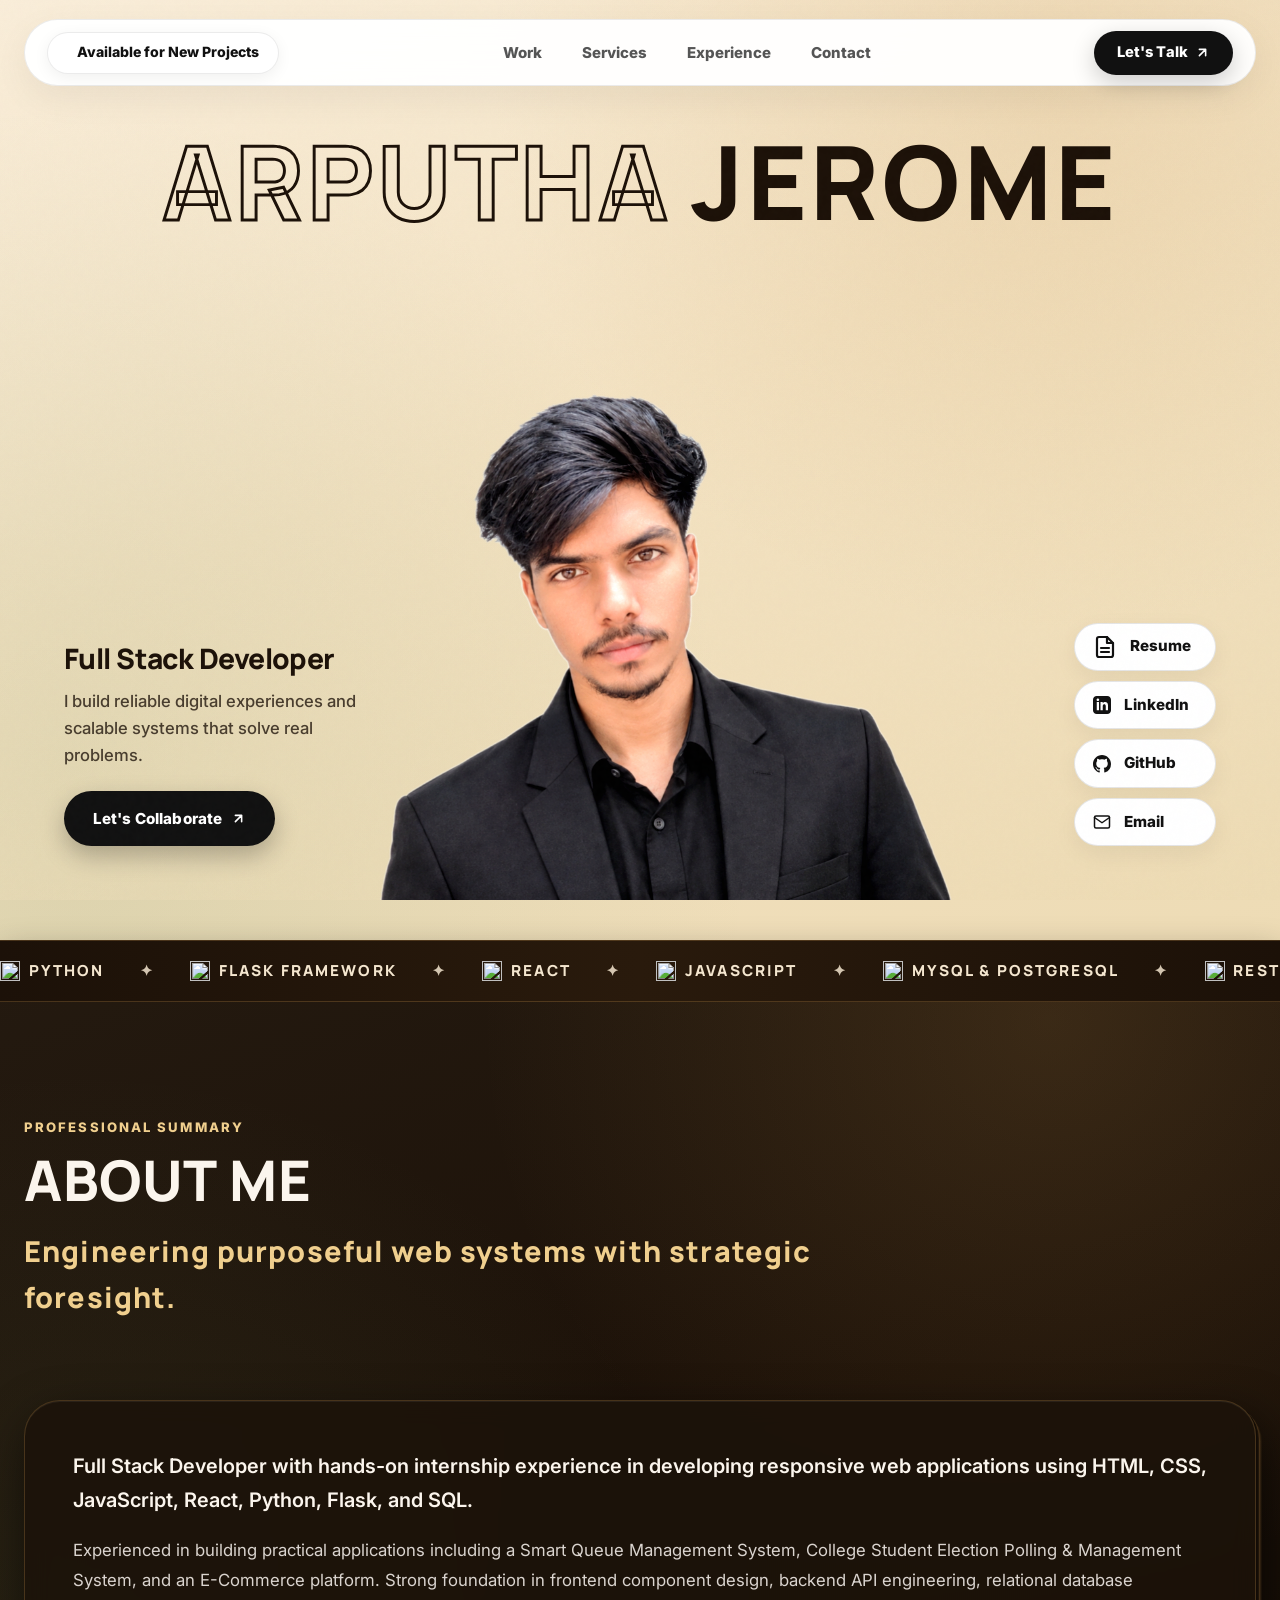
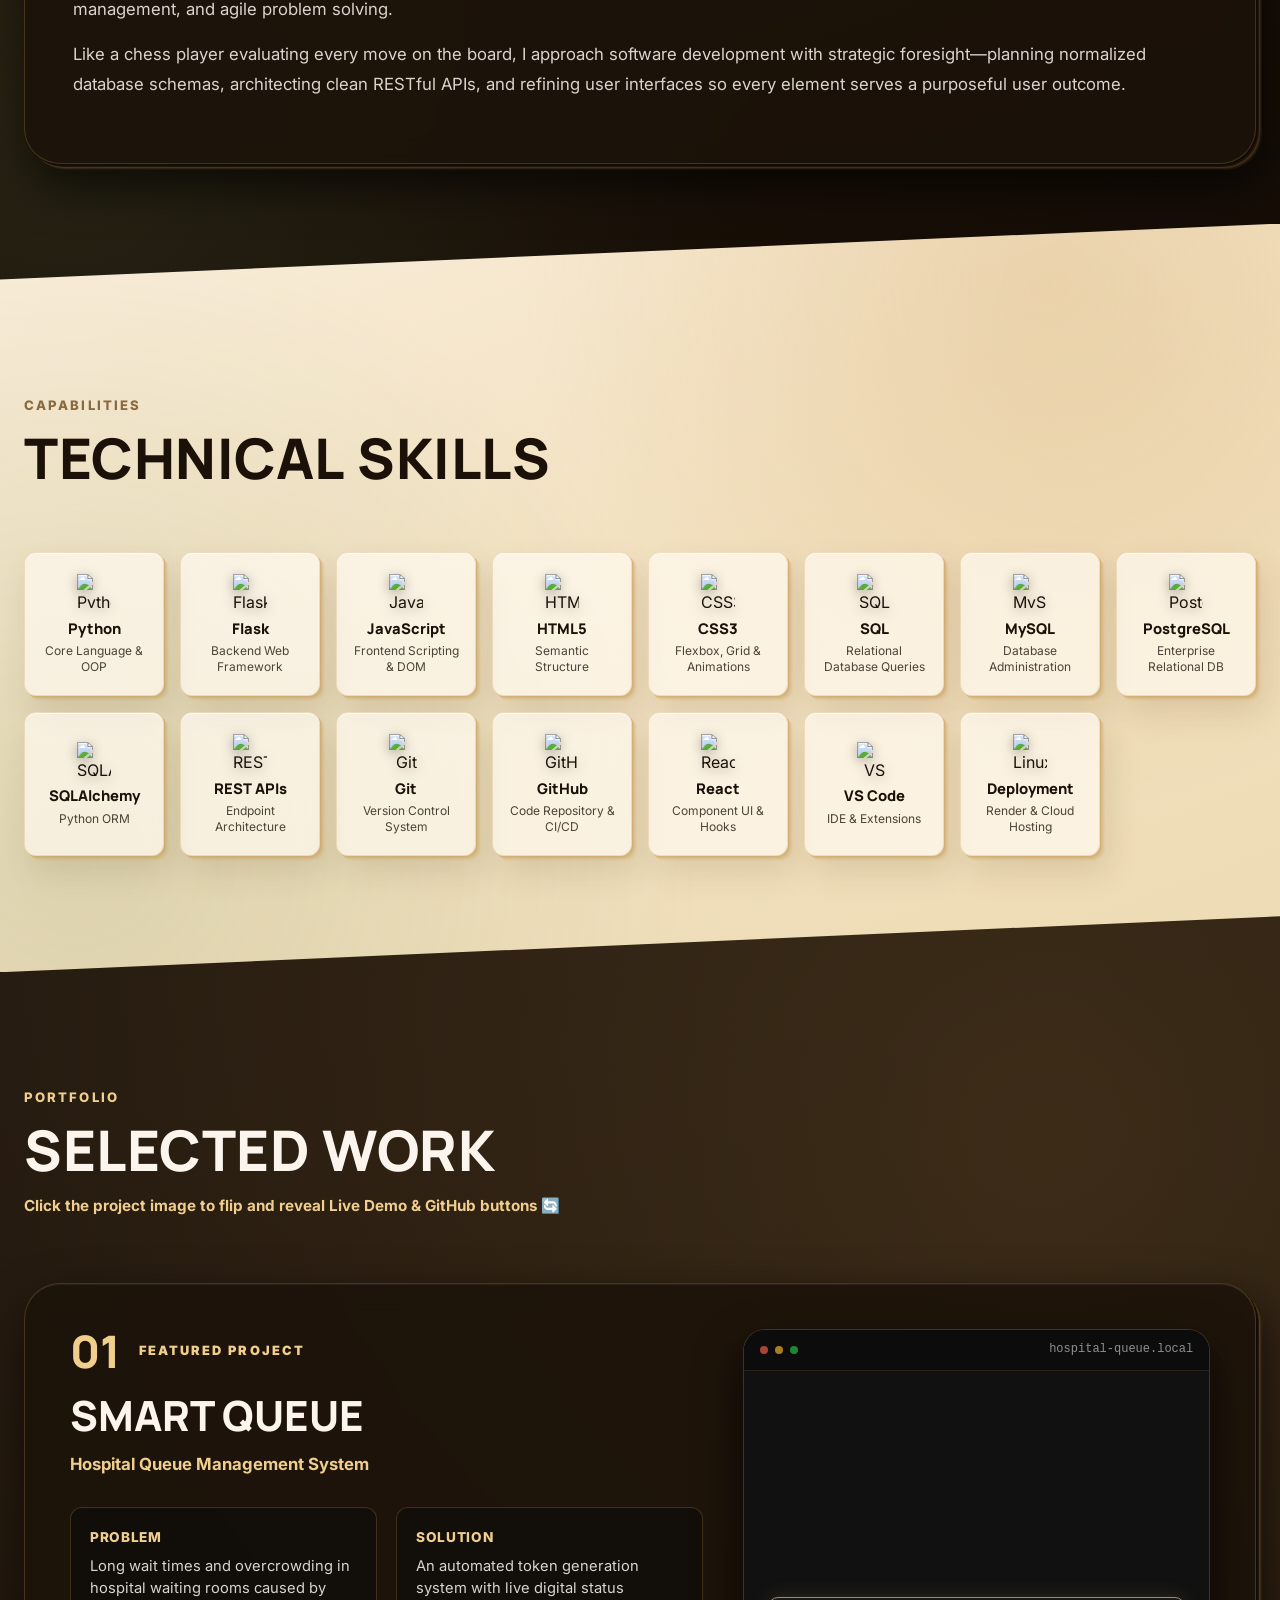
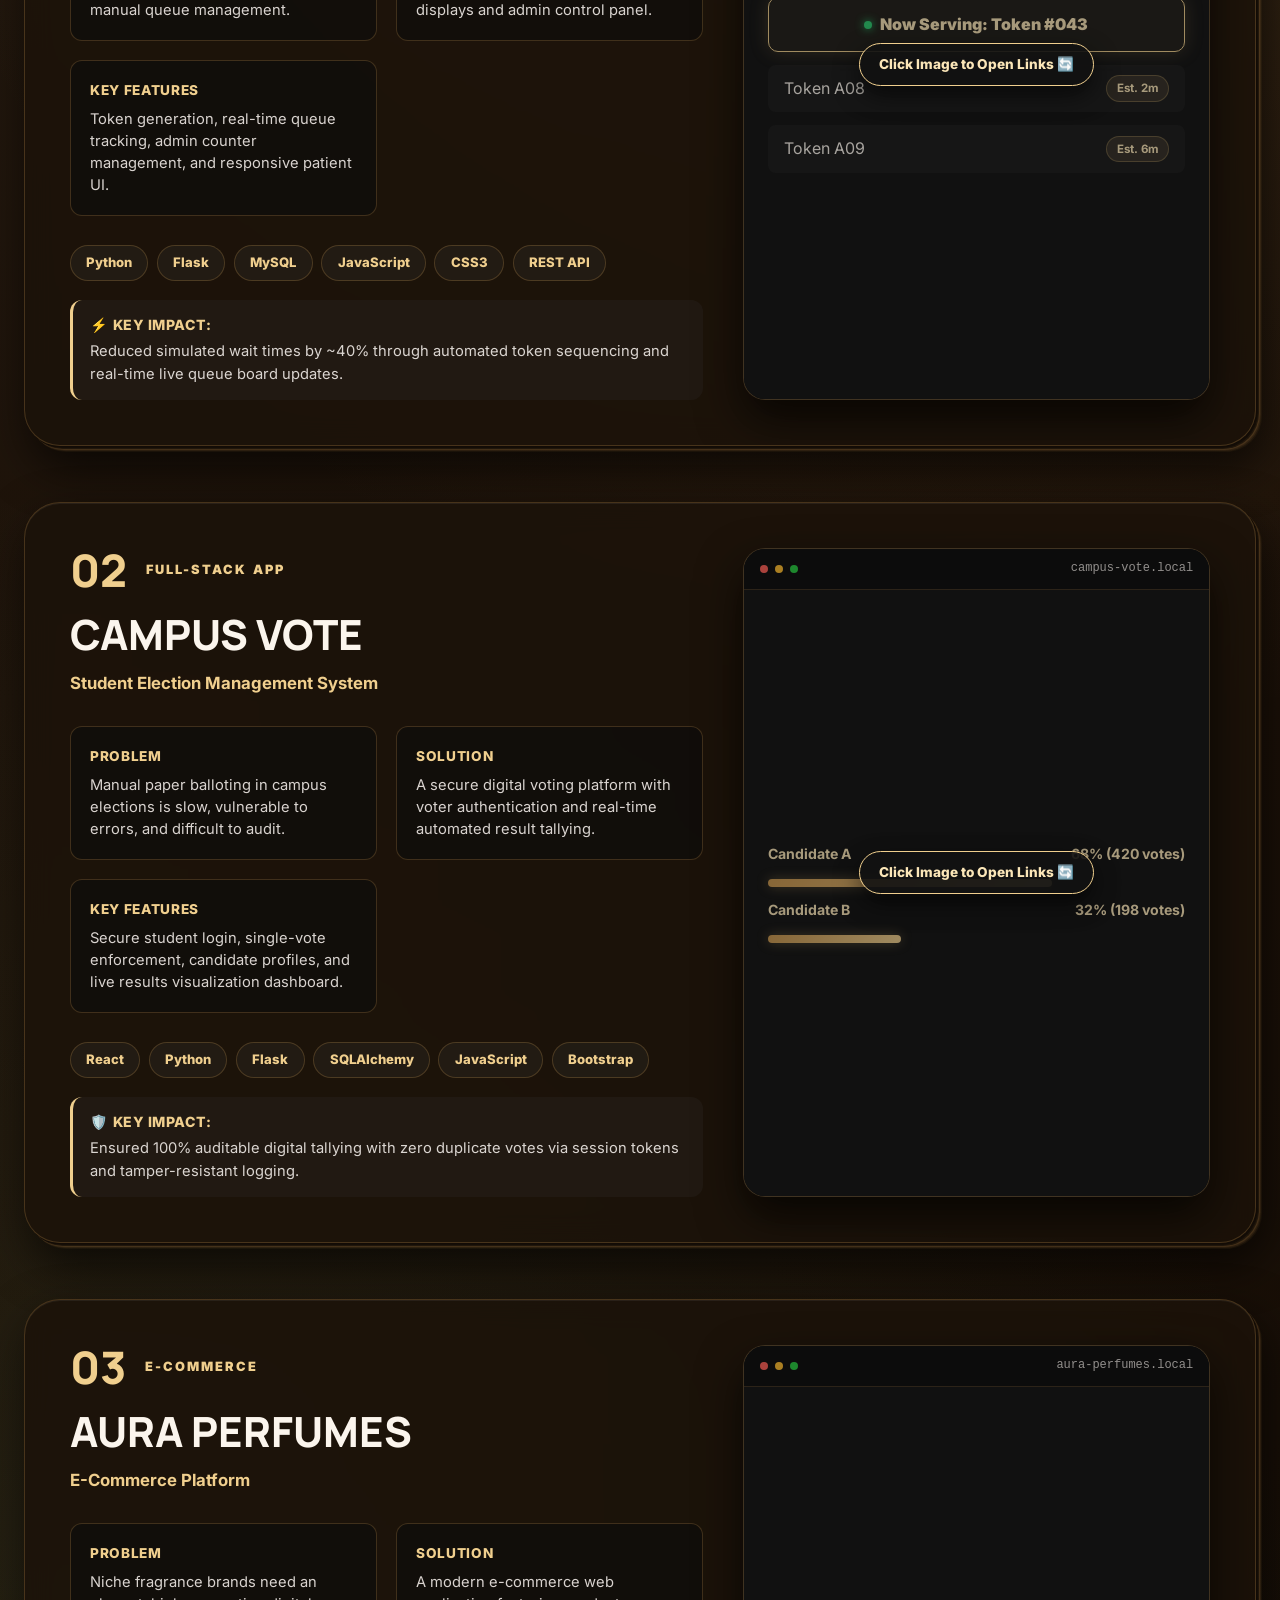
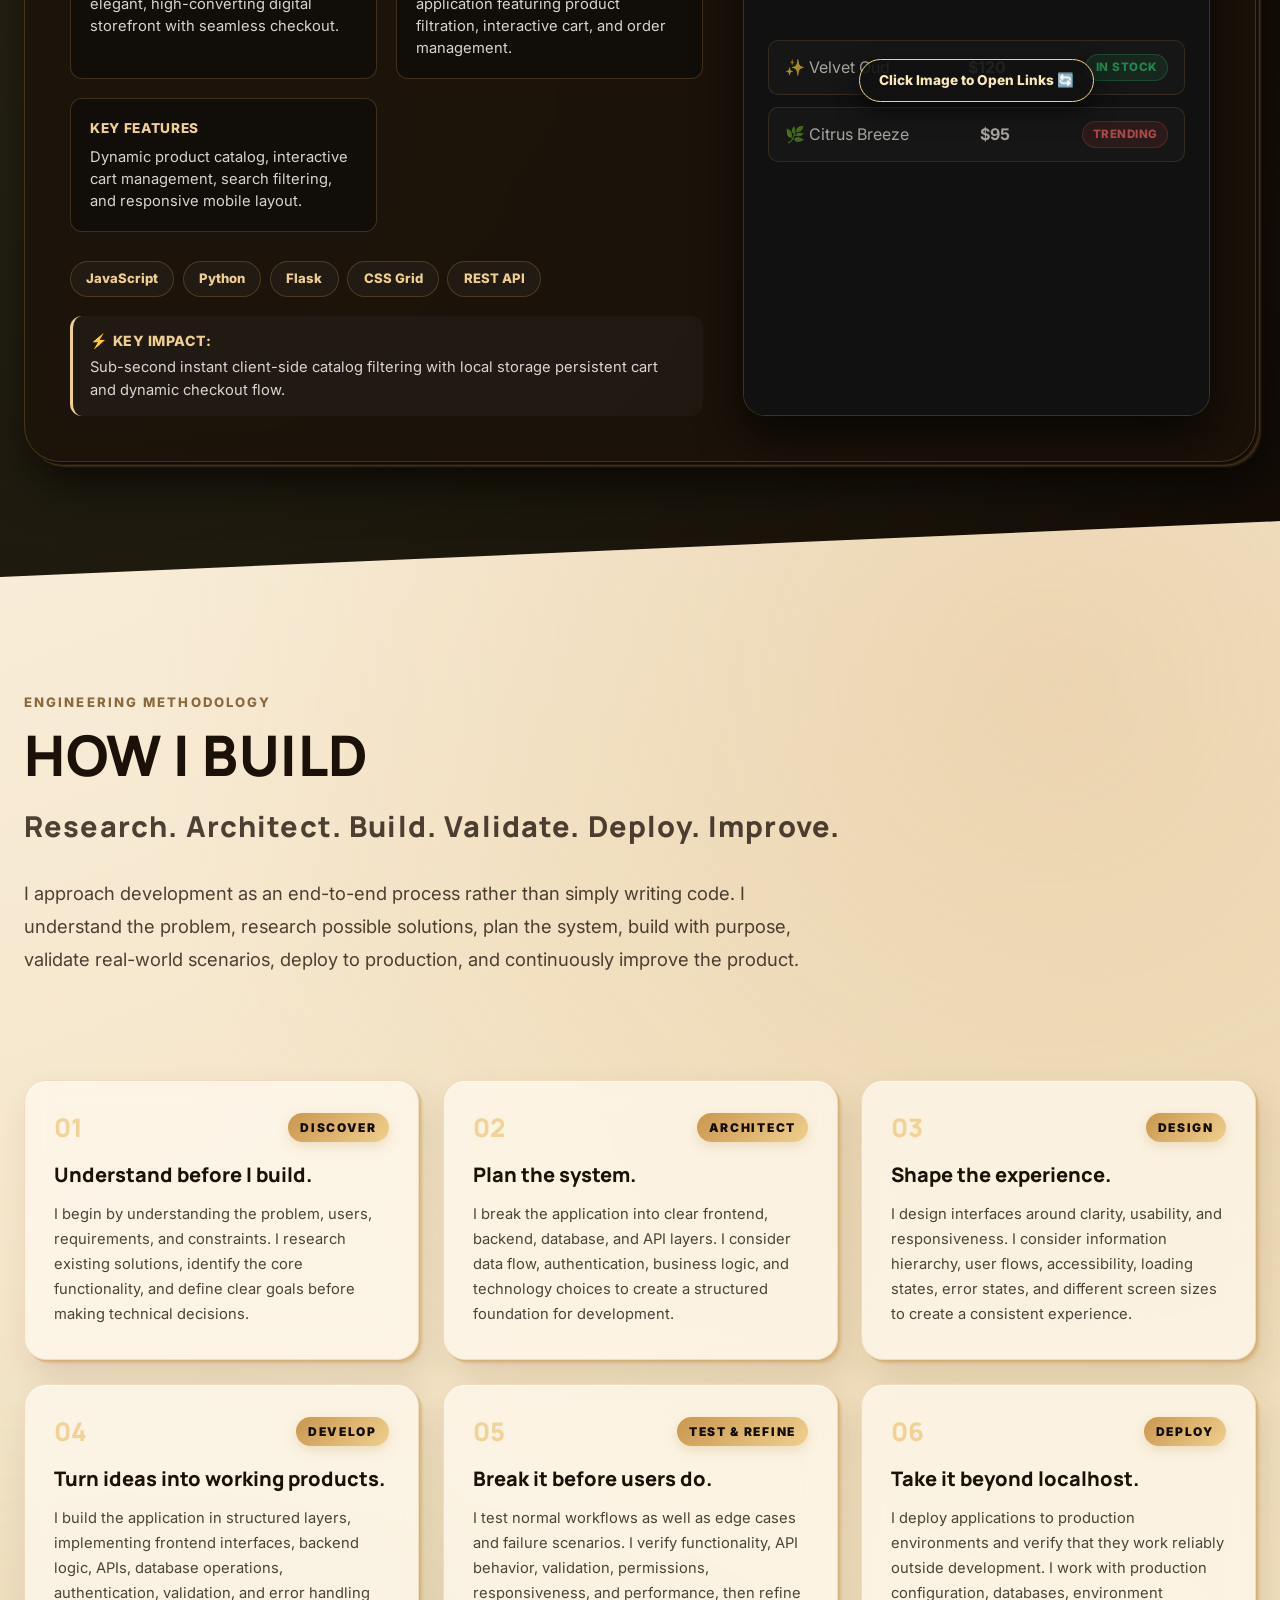
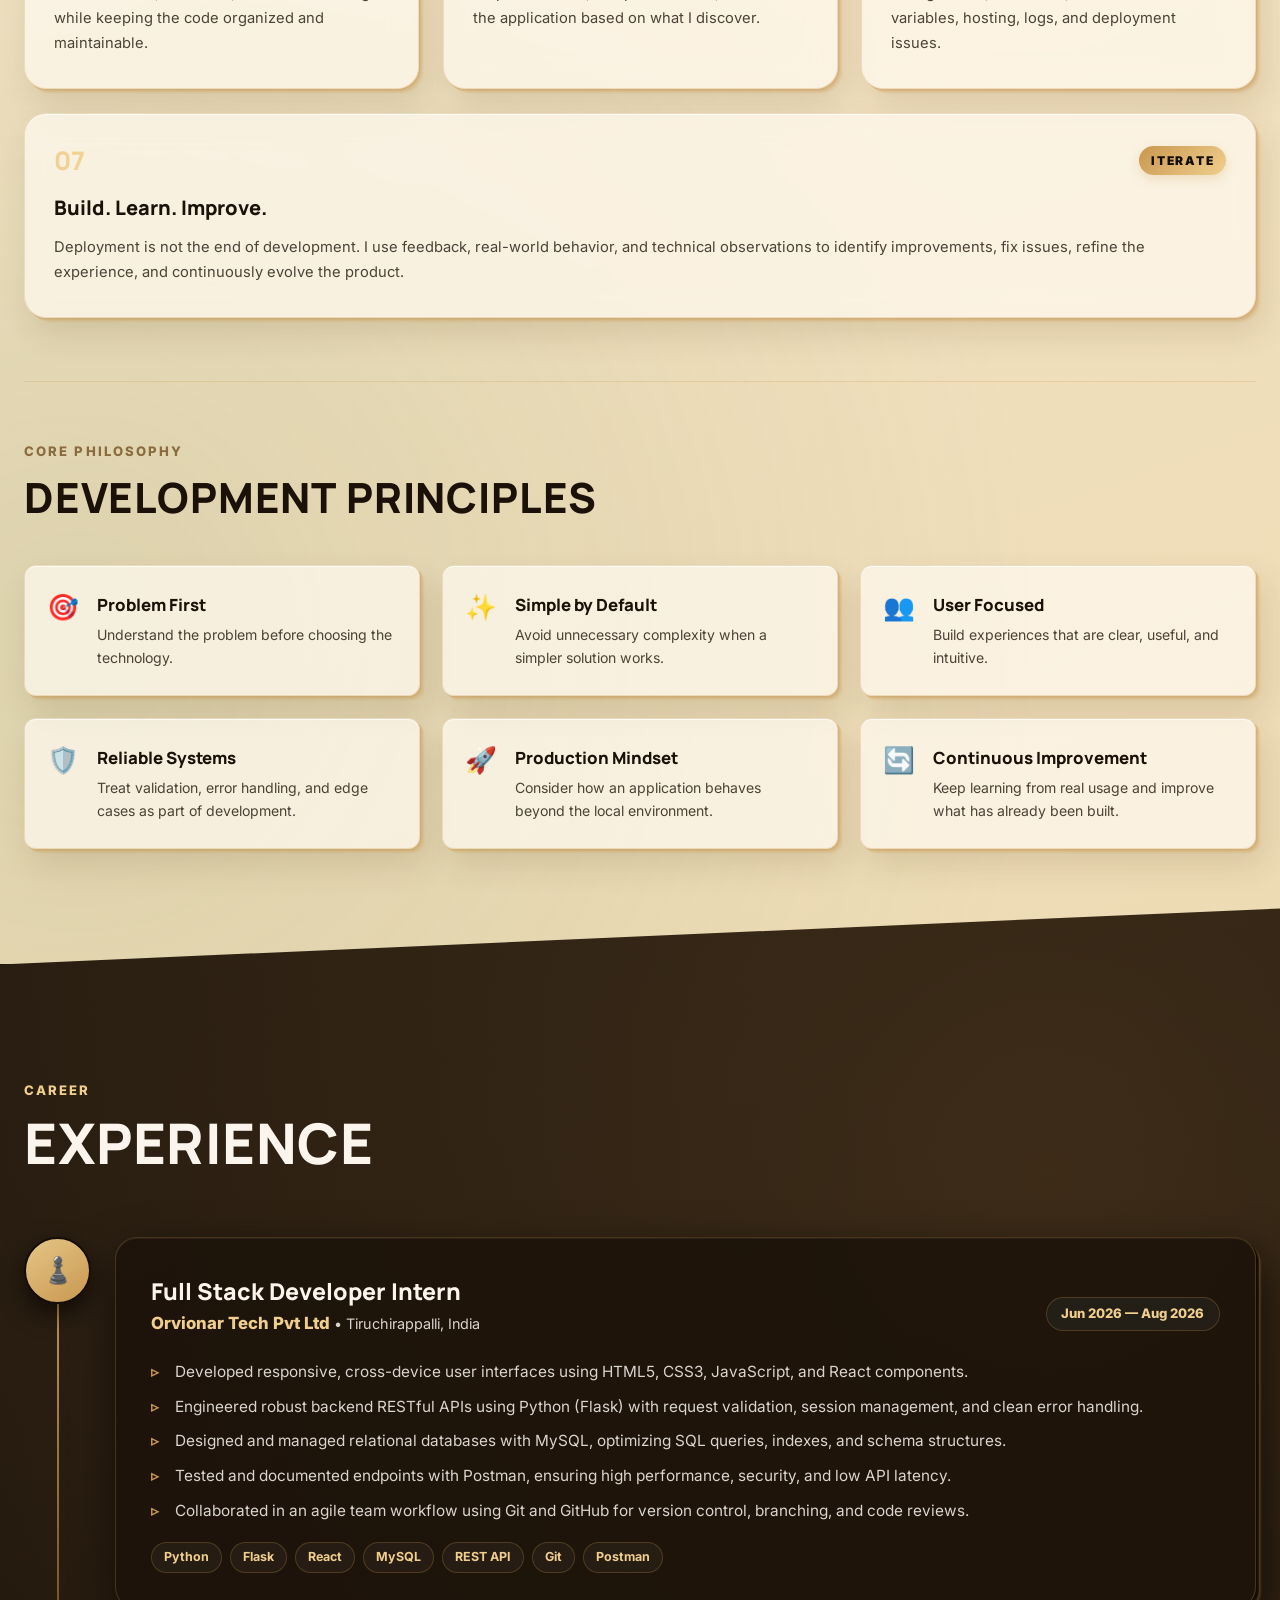
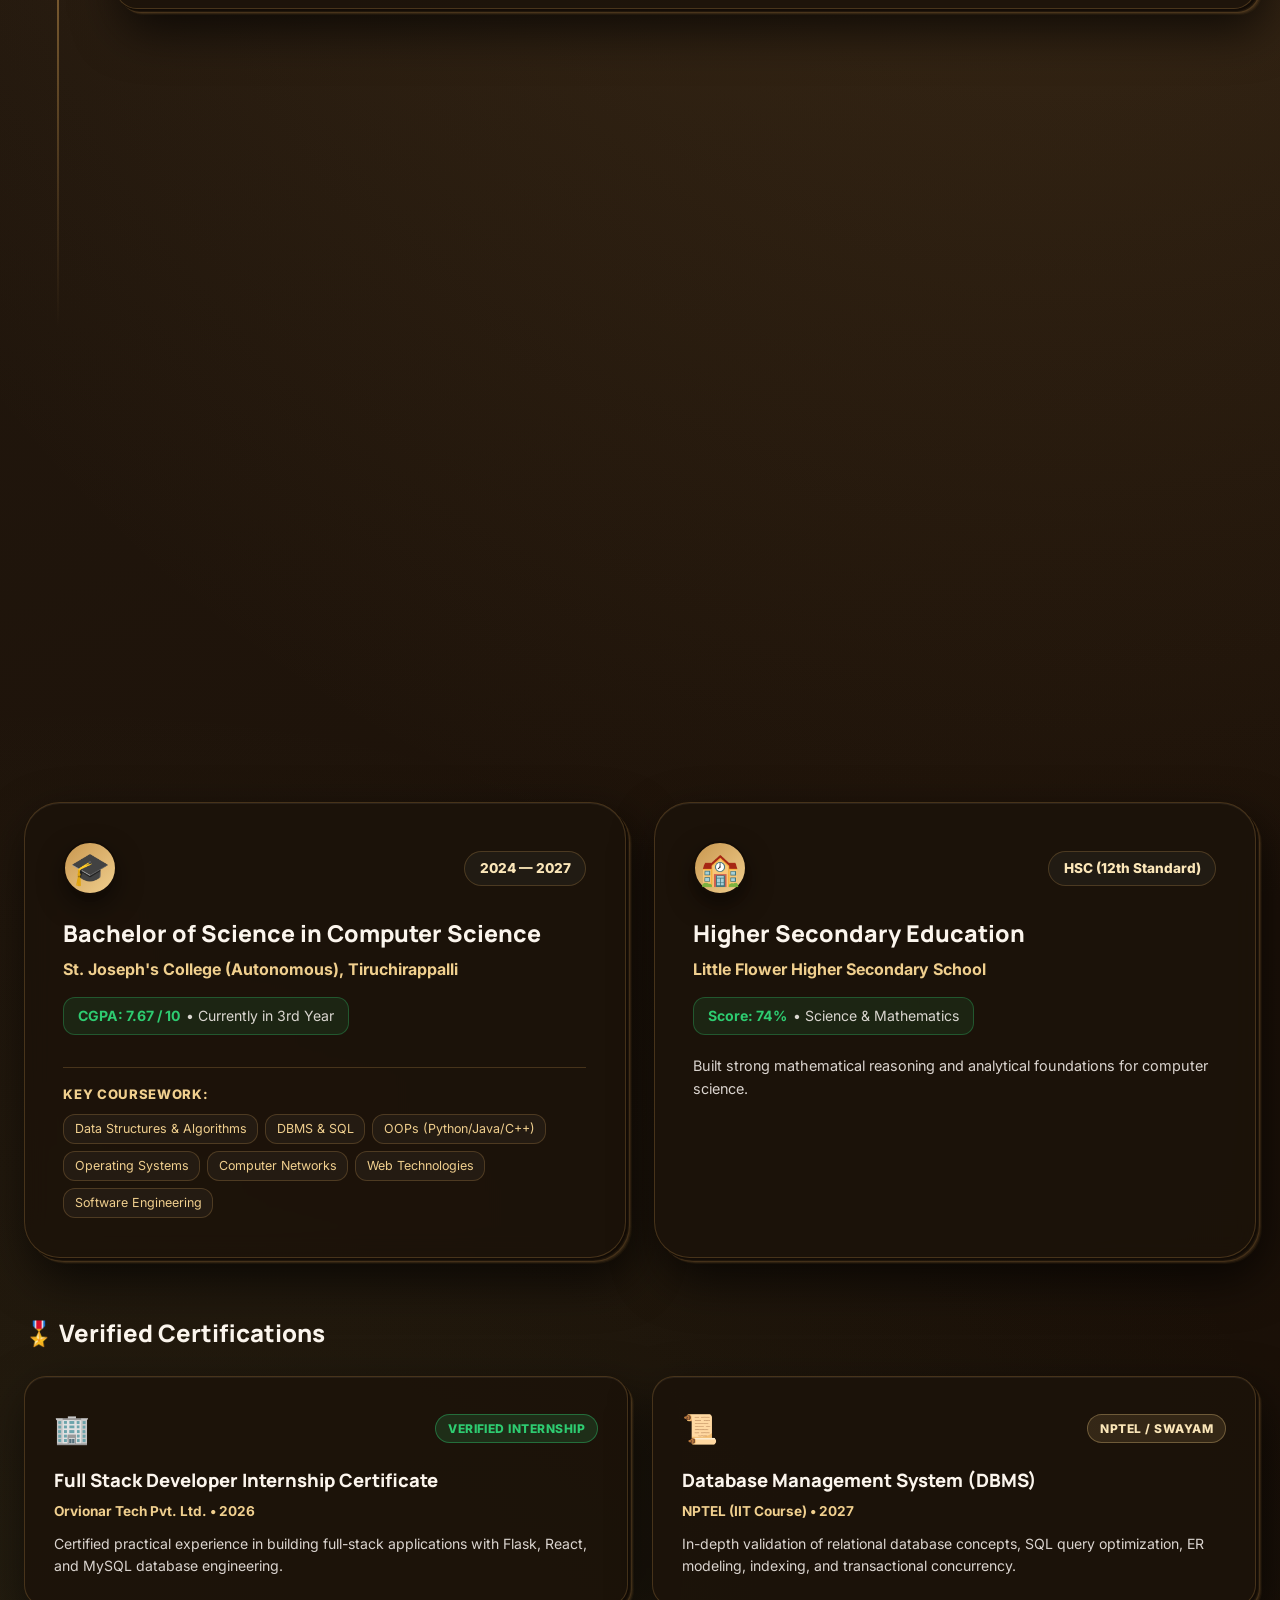
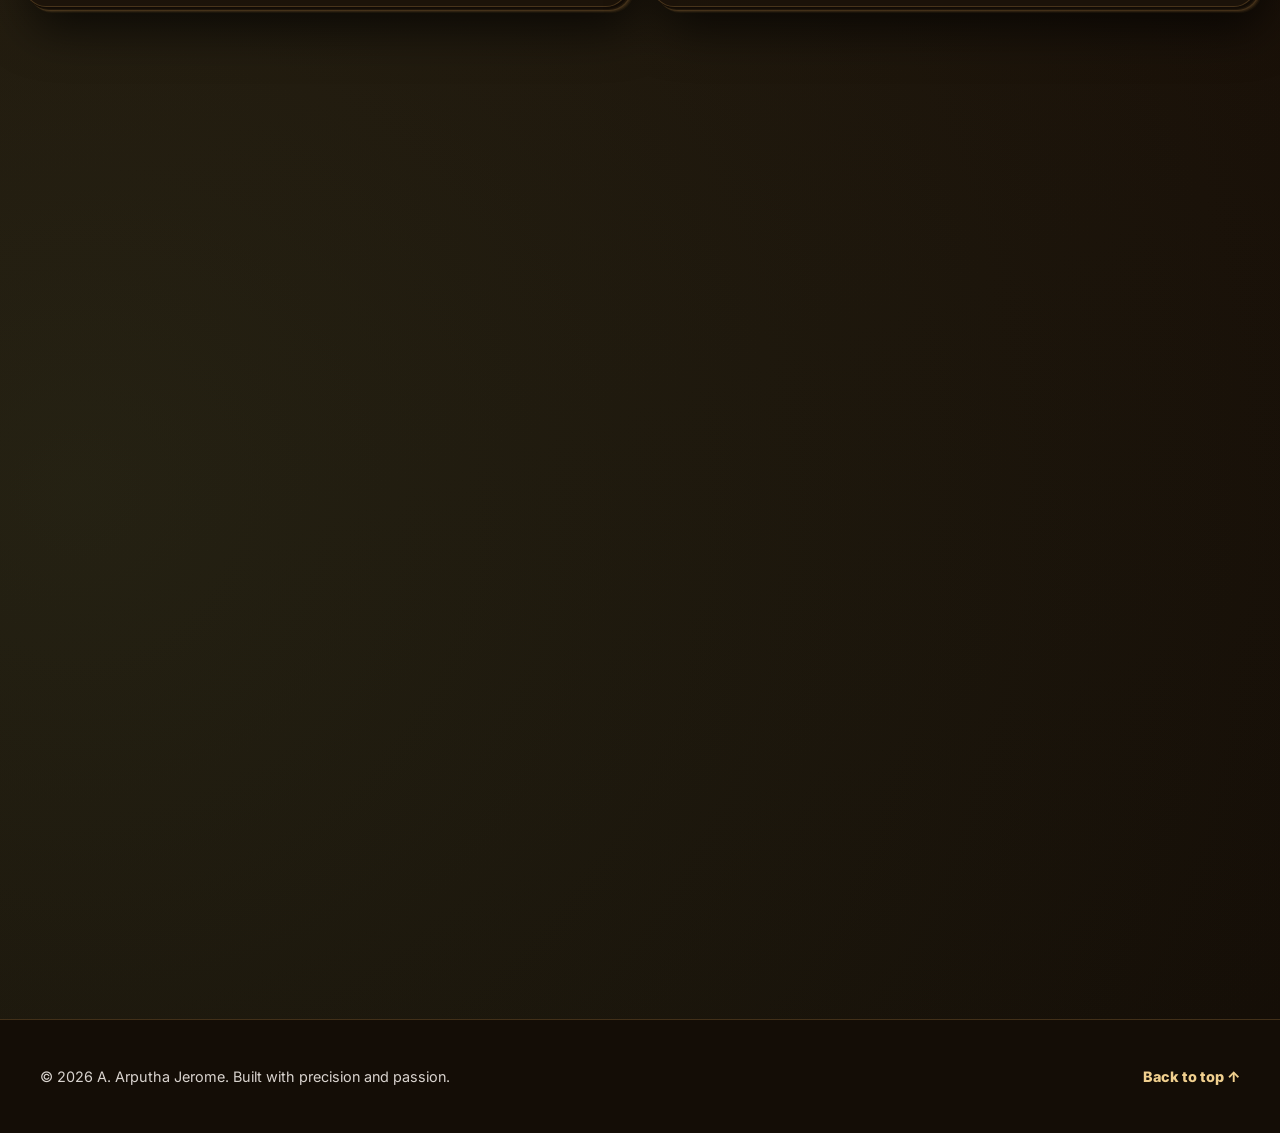
==== commit 3a8e2098: "Update index.html" ====
--- a/index.html
+++ b/index.html
@@ -494,7 +494,7 @@
                       <h4>AURA PERFUMES LINKS</h4>
                       <p>Access live deployment or review source code on GitHub</p>
                       <div class="image-card-buttons">
-                        <a class="primary-btn magnetic" href="auraperfume.onrender.com" target="_blank" rel="noreferrer">🚀 Open Live Demo</a>
+                        <a class="primary-btn magnetic" href="https://auraperfume.onrender.com/" target="_blank" rel="noreferrer">🚀 Open Live Demo</a>
                         <a class="glass-btn magnetic" href="https://github.com/jeromeofficial07/perfume" target="_blank" rel="noreferrer">🐙 View GitHub</a>
                       </div>
                       <span class="flip-reset-hint">Click to flip back to image ↩️</span>
